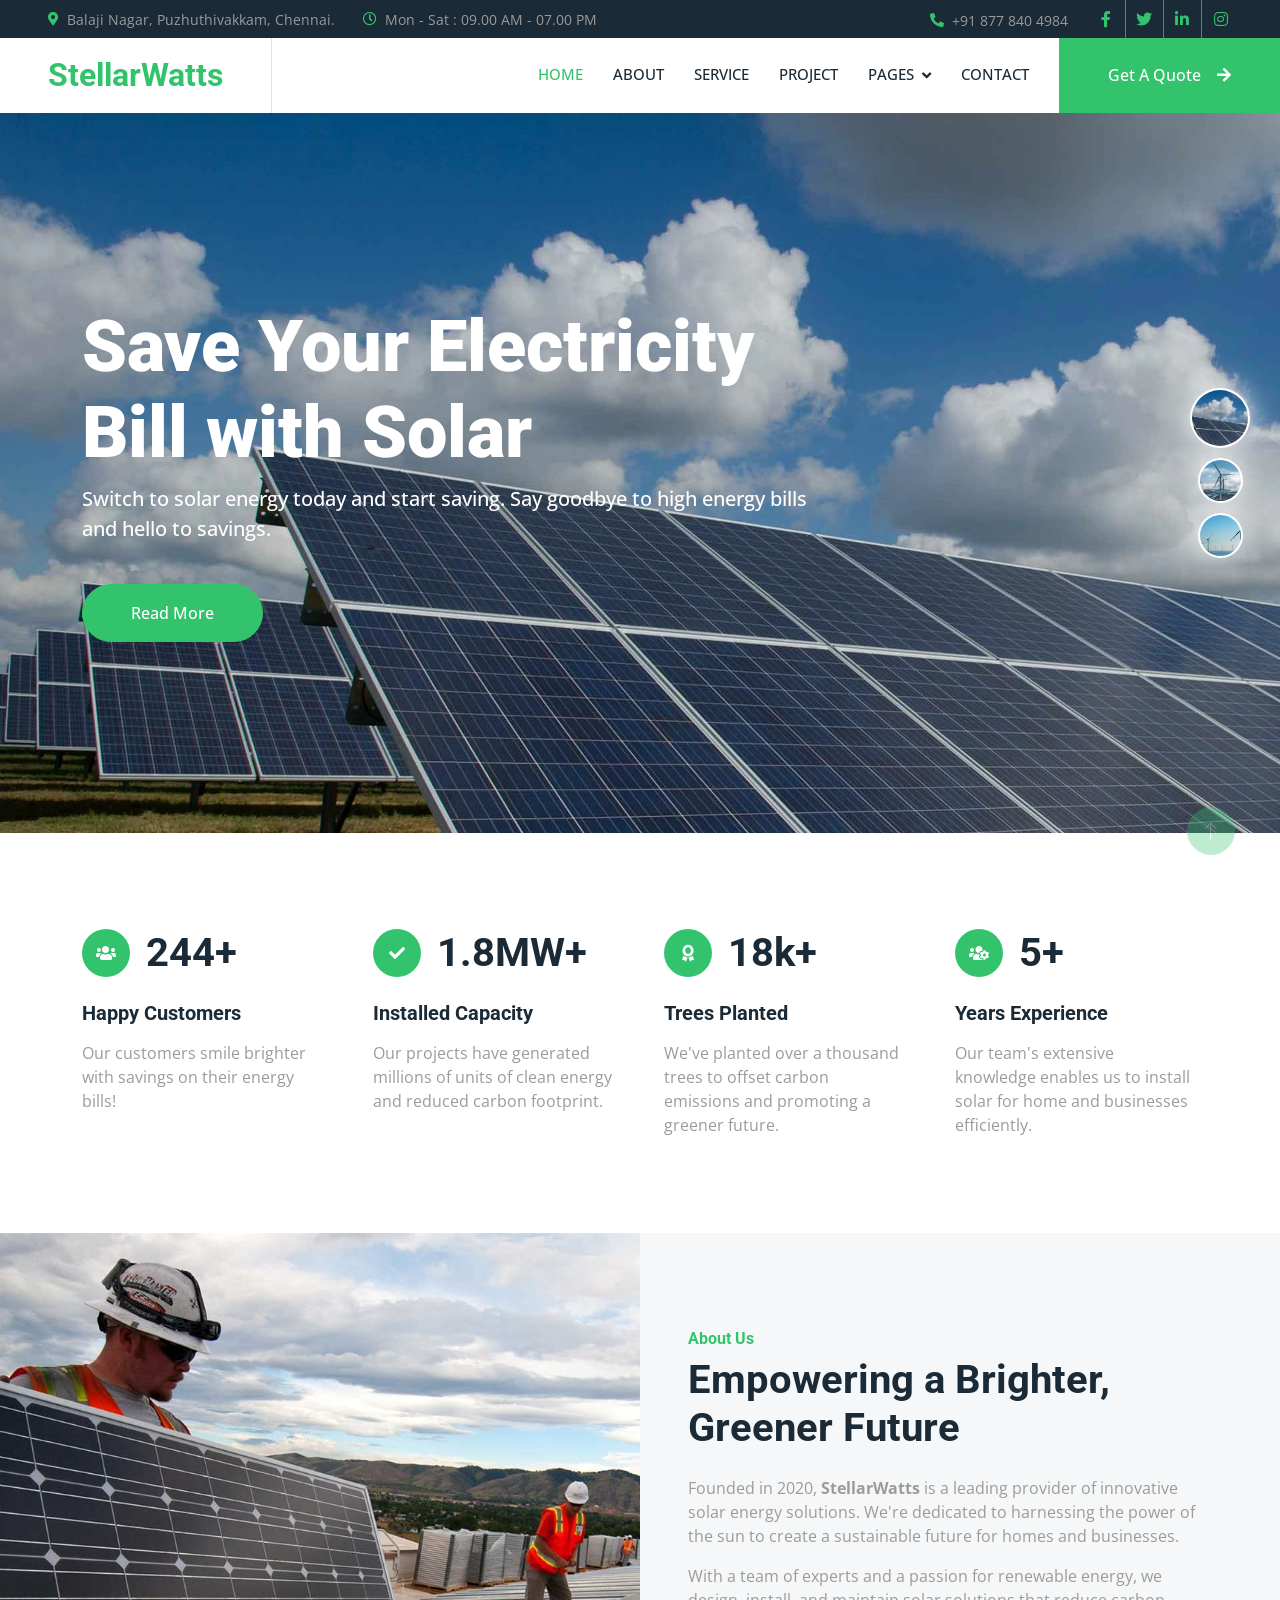
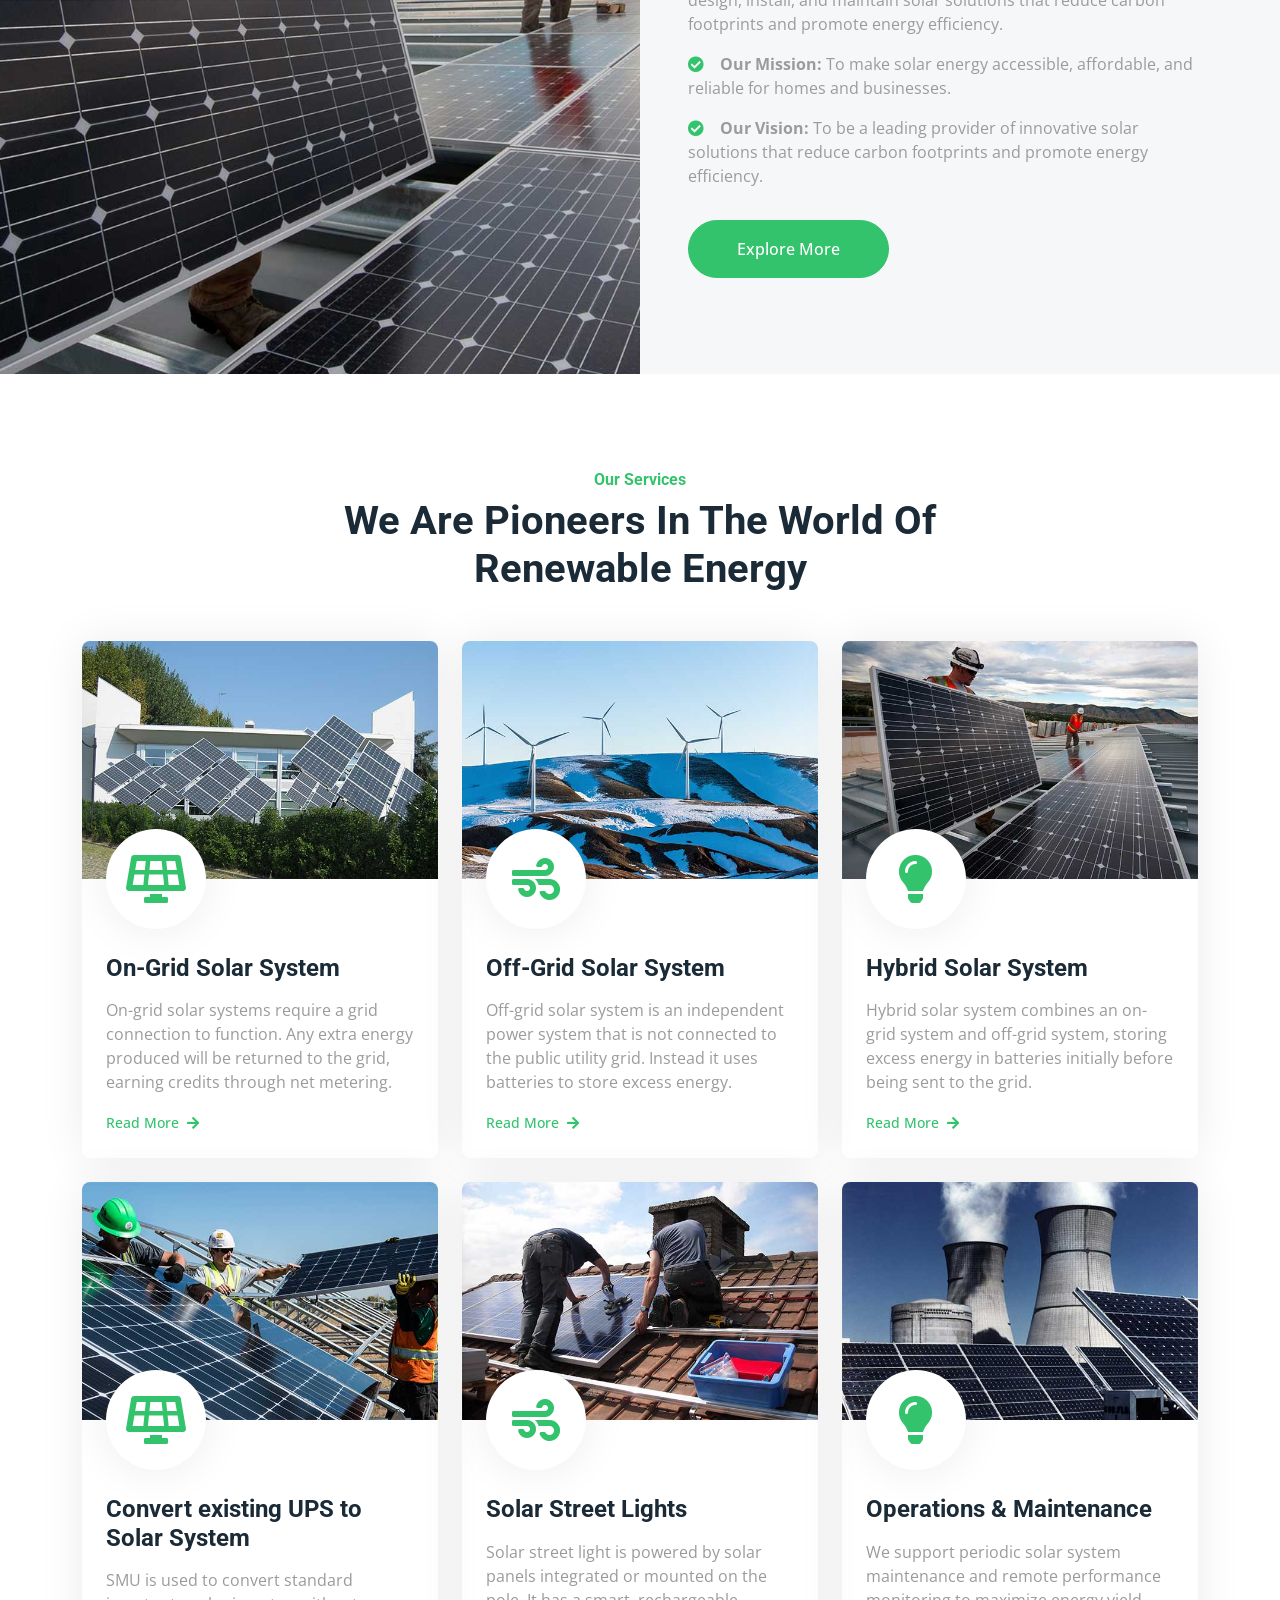
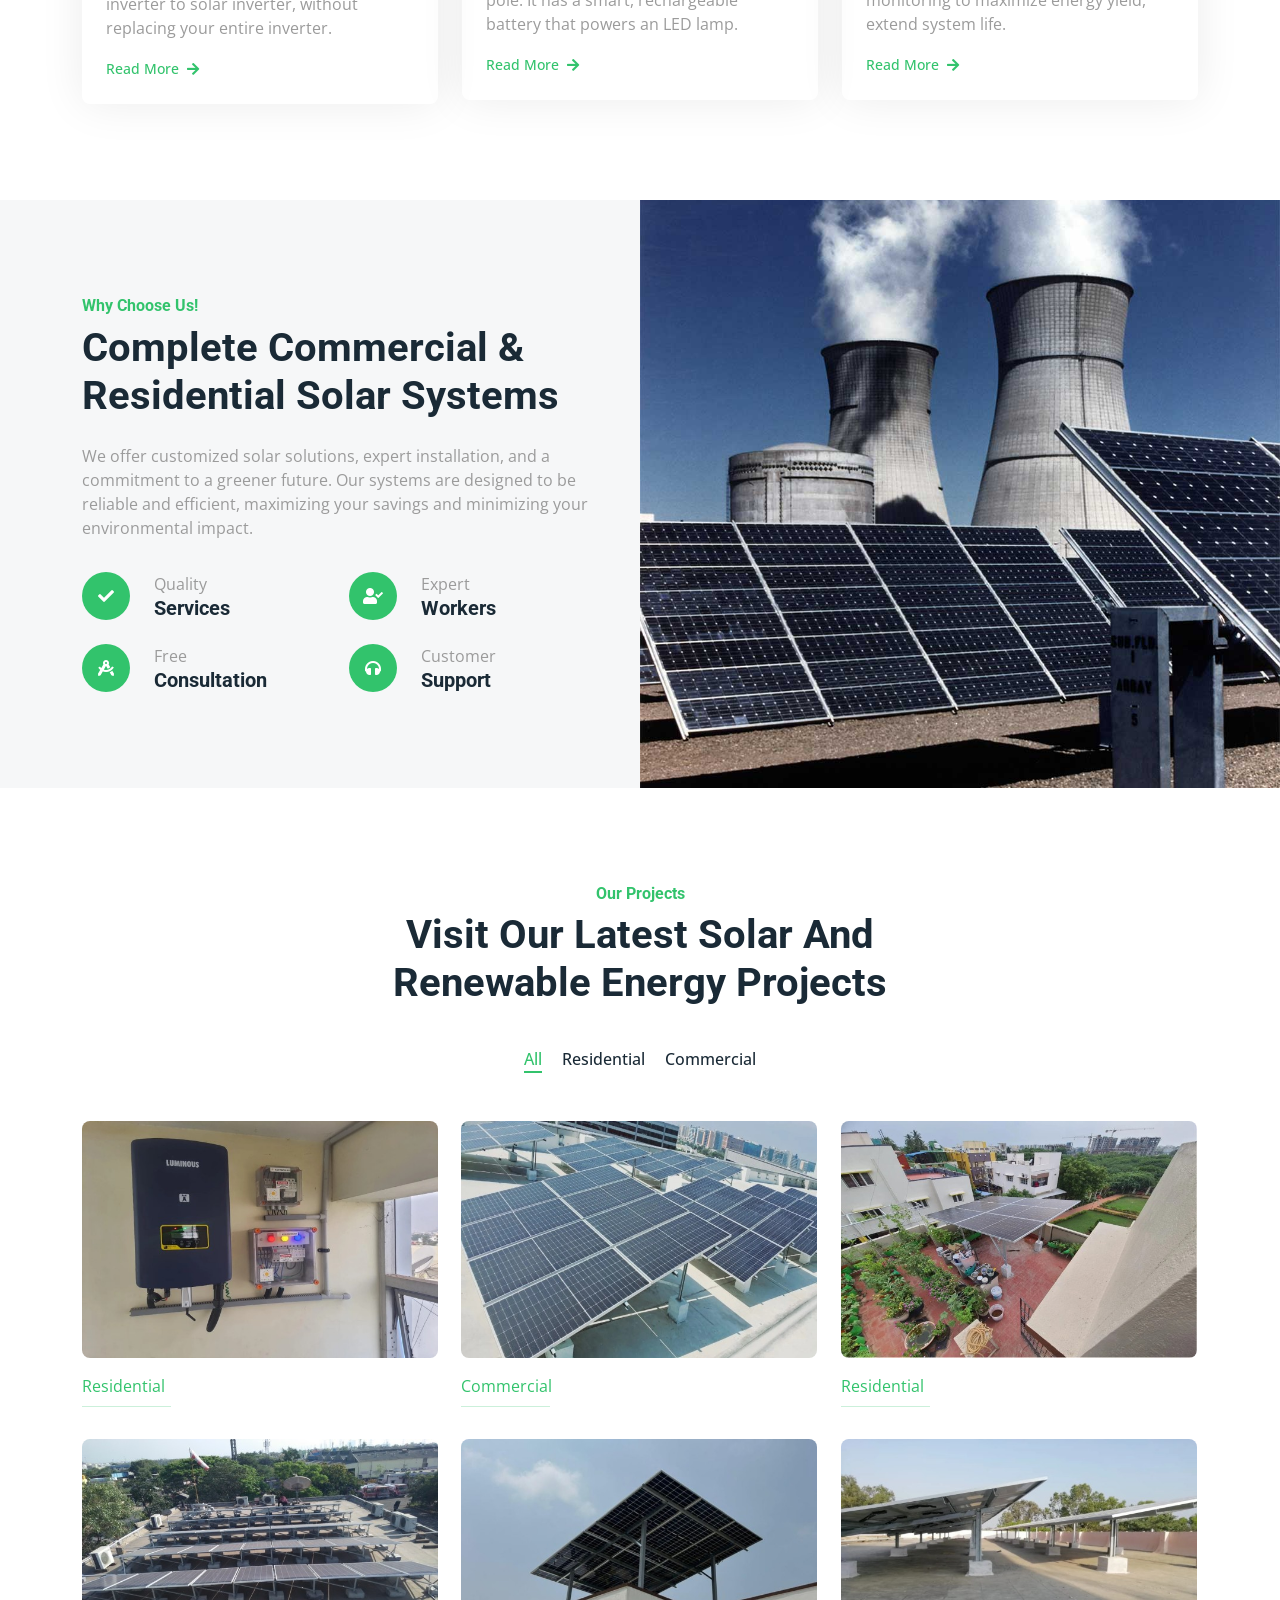
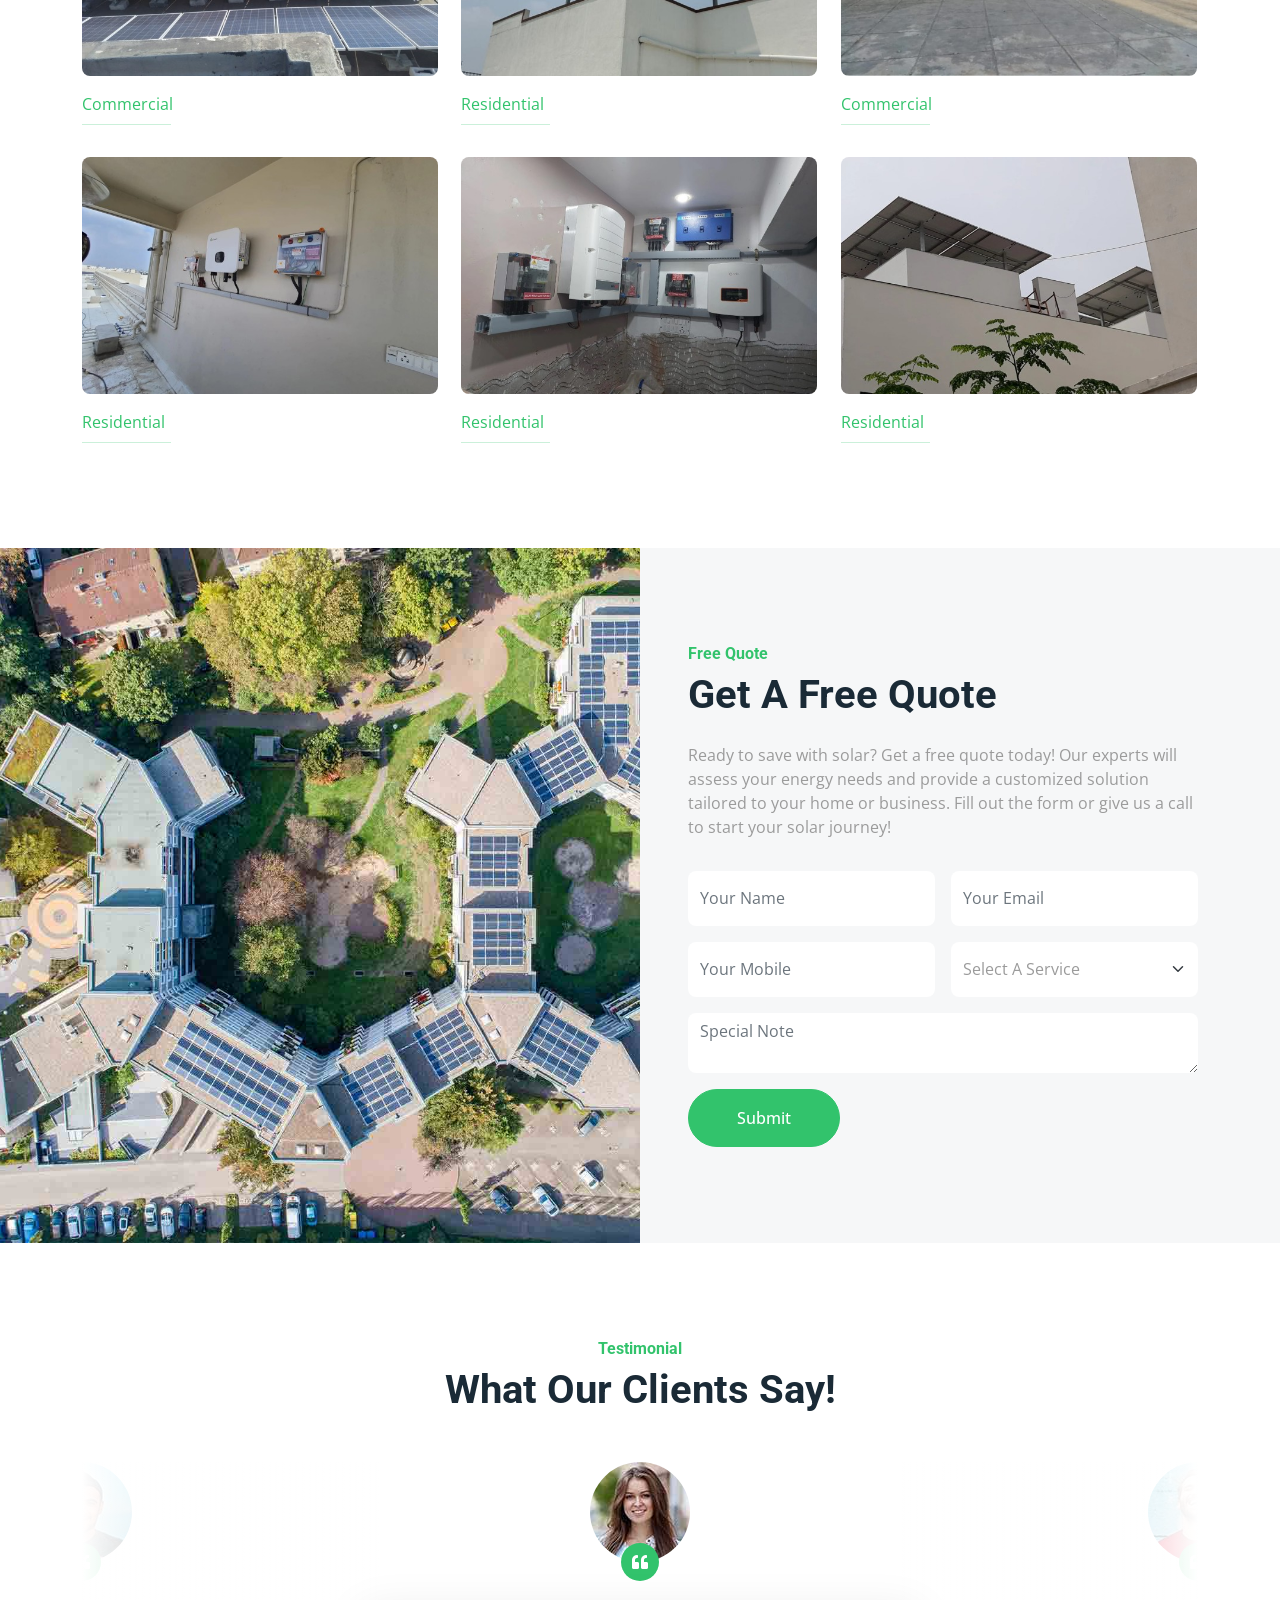
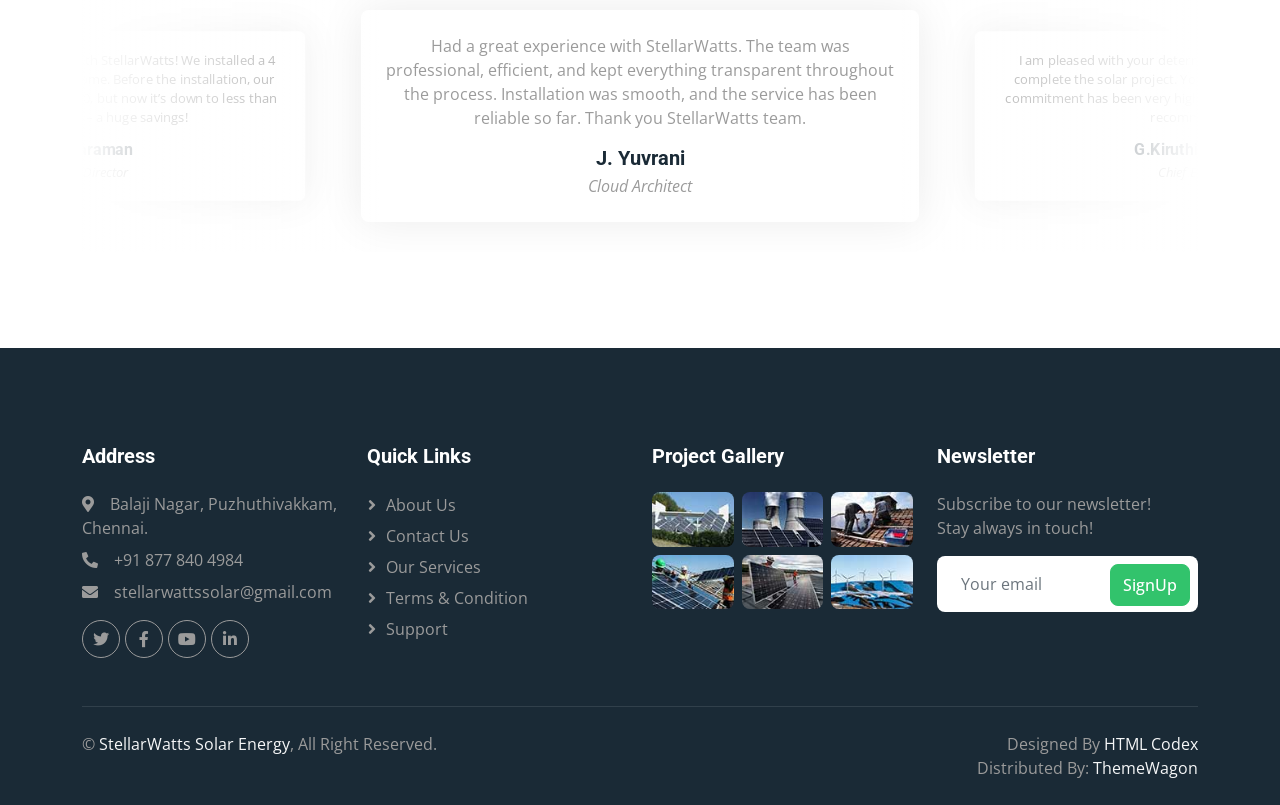
==== index.html @ df070bbc "Added photos for pojects gallery" ====
<!DOCTYPE html>
<html lang="en">

<head>
    <meta charset="utf-8">
    <title>StellarWatts - Renewable Energy Website Template</title>
    <meta content="width=device-width, initial-scale=1.0" name="viewport">
    <meta content="" name="keywords">
    <meta content="" name="description">

    <!-- Favicon -->
    <link href="img/favicon.ico" rel="icon">

    <!-- Google Web Fonts -->
    <link rel="preconnect" href="https://fonts.googleapis.com">
    <link rel="preconnect" href="https://fonts.gstatic.com" crossorigin>
    <link href="https://fonts.googleapis.com/css2?family=Open+Sans:wght@400;500&family=Roboto:wght@500;700;900&display=swap" rel="stylesheet"> 

    <!-- Icon Font Stylesheet -->
    <link href="https://cdnjs.cloudflare.com/ajax/libs/font-awesome/5.10.0/css/all.min.css" rel="stylesheet">
    <link href="https://cdn.jsdelivr.net/npm/bootstrap-icons@1.4.1/font/bootstrap-icons.css" rel="stylesheet">

    <!-- Libraries Stylesheet -->
    <link href="lib/animate/animate.min.css" rel="stylesheet">
    <link href="lib/owlcarousel/assets/owl.carousel.min.css" rel="stylesheet">
    <link href="lib/lightbox/css/lightbox.min.css" rel="stylesheet">

    <!-- Customized Bootstrap Stylesheet -->
    <link href="css/bootstrap.min.css" rel="stylesheet">

    <!-- Template Stylesheet -->
    <link href="css/style.css" rel="stylesheet">
</head>

<body>
    <!-- Spinner Start -->
    <div id="spinner" class="show bg-white position-fixed translate-middle w-100 vh-100 top-50 start-50 d-flex align-items-center justify-content-center">
        <div class="spinner-border text-primary" style="width: 3rem; height: 3rem;" role="status">
            <span class="sr-only">Loading...</span>
        </div>
    </div>
    <!-- Spinner End -->


    <!-- Topbar Start -->
    <div class="container-fluid bg-dark p-0">
        <div class="row gx-0 d-none d-lg-flex">
            <div class="col-lg-7 px-5 text-start">
                <div class="h-100 d-inline-flex align-items-center me-4">
                    <small class="fa fa-map-marker-alt text-primary me-2"></small>
                    <small>Balaji Nagar, Puzhuthivakkam, Chennai.</small>
                </div>
                <div class="h-100 d-inline-flex align-items-center">
                    <small class="far fa-clock text-primary me-2"></small>
                    <small>Mon - Sat : 09.00 AM - 07.00 PM</small>
                </div>
            </div>
            <div class="col-lg-5 px-5 text-end">
                <div class="h-100 d-inline-flex align-items-center me-4">
                    <small class="fa fa-phone-alt text-primary me-2"></small>
                    <small>+91 877 840 4984</small>
                </div>
                <div class="h-100 d-inline-flex align-items-center mx-n2">
                    <a class="btn btn-square btn-link rounded-0 border-0 border-end border-secondary" href=""><i class="fab fa-facebook-f"></i></a>
                    <a class="btn btn-square btn-link rounded-0 border-0 border-end border-secondary" href=""><i class="fab fa-twitter"></i></a>
                    <a class="btn btn-square btn-link rounded-0 border-0 border-end border-secondary" href=""><i class="fab fa-linkedin-in"></i></a>
                    <a class="btn btn-square btn-link rounded-0" href=""><i class="fab fa-instagram"></i></a>
                </div>
            </div>
        </div>
    </div>
    <!-- Topbar End -->


    <!-- Navbar Start -->
    <nav class="navbar navbar-expand-lg bg-white navbar-light sticky-top p-0">
        <a href="index.html" class="navbar-brand d-flex align-items-center border-end px-4 px-lg-5">
            <h2 class="m-0 text-primary">StellarWatts</h2>
        </a>
        <button type="button" class="navbar-toggler me-4" data-bs-toggle="collapse" data-bs-target="#navbarCollapse">
            <span class="navbar-toggler-icon"></span>
        </button>
        <div class="collapse navbar-collapse" id="navbarCollapse">
            <div class="navbar-nav ms-auto p-4 p-lg-0">
                <a href="index.html" class="nav-item nav-link active">Home</a>
                <a href="#about" class="nav-item nav-link">About</a>
                <a href="#service" class="nav-item nav-link">Service</a>
                <a href="#our-project" class="nav-item nav-link">Project</a>
                <div class="nav-item dropdown">
                    <a href="#" class="nav-link dropdown-toggle" data-bs-toggle="dropdown">Pages</a>
                    <div class="dropdown-menu bg-light m-0">
                        <a href="feature.html" class="dropdown-item">Feature</a>
                        <a href="quote.html" class="dropdown-item">Free Quote</a>
                        <a href="team.html" class="dropdown-item">Our Team</a>
                        <a href="testimonial.html" class="dropdown-item">Testimonial</a>
                        <a href="404.html" class="dropdown-item">404 Page</a>
                    </div>
                </div>
                <a href="contact.html" class="nav-item nav-link">Contact</a>
            </div>
            <a href="" class="btn btn-primary rounded-0 py-4 px-lg-5 d-none d-lg-block">Get A Quote<i class="fa fa-arrow-right ms-3"></i></a>
        </div>
    </nav>
    <!-- Navbar End -->


    <!-- Carousel Start -->
    <div class="container-fluid p-0 pb-5 wow fadeIn" data-wow-delay="0.1s">
        <div class="owl-carousel header-carousel position-relative">
            <div class="owl-carousel-item position-relative" data-dot="<img src='img/carousel-2.jpg'>">
                <img class="img-fluid" src="img/carousel-2.jpg" alt="">
                <div class="owl-carousel-inner">
                    <div class="container">
                        <div class="row justify-content-start">
                            <div class="col-10 col-lg-8">
                                <h1 class="display-2 text-white animated slideInDown">Save Your Electricity Bill with Solar</h1>
                                <p class="fs-5 fw-medium text-white mb-4 pb-3">Switch to solar energy today and start saving. Say goodbye to high energy bills and hello to savings.</p>
                                <a href="" class="btn btn-primary rounded-pill py-3 px-5 animated slideInLeft">Read More</a>
                            </div>
                        </div>
                    </div>
                </div>
            </div>
            <div class="owl-carousel-item position-relative" data-dot="<img src='img/carousel-1.jpg'>">
                <img class="img-fluid" src="img/carousel-1.jpg" alt="">
                <div class="owl-carousel-inner">
                    <div class="container">
                        <div class="row justify-content-start">
                            <div class="col-10 col-lg-8">
                                <h1 class="display-2 text-white animated slideInDown">Power Your Home with the Sun</h1>
                                <p class="fs-5 fw-medium text-white mb-4 pb-3">Join the solar revolution and power your home or business with clean, renewable energy.</p>
                                <a href="" class="btn btn-primary rounded-pill py-3 px-5 animated slideInLeft">Read More</a>
                            </div>
                        </div>
                    </div>
                </div>
            </div>
            <div class="owl-carousel-item position-relative" data-dot="<img src='img/carousel-3.jpg'>">
                <img class="img-fluid" src="img/carousel-3.jpg" alt="">
                <div class="owl-carousel-inner">
                    <div class="container">
                        <div class="row justify-content-start">
                            <div class="col-10 col-lg-8">
                                <h1 class="display-2 text-white animated slideInDown">Go Green, Save Money</h1>
                                <p class="fs-5 fw-medium text-white mb-4 pb-3">Reduce your energy bills & carbon footprint with solar energy. Our expert team will guide you through the installation process.</p>
                                <a href="" class="btn btn-primary rounded-pill py-3 px-5 animated slideInLeft">Read More</a>
                            </div>
                        </div>
                    </div>
                </div>
            </div>
        </div>
    </div>
    <!-- Carousel End -->


    <!-- Feature Start -->
    <div class="container-xxl py-5">
        <div class="container">
            <div class="row g-5">
                <div class="col-md-6 col-lg-3 wow fadeIn" data-wow-delay="0.1s">
                    <div class="d-flex align-items-center mb-4">
                        <div class="btn-lg-square bg-primary rounded-circle me-3">
                            <i class="fa fa-users text-white"></i>
                        </div>
                        <h1 class="mb-0" data-toggle="counter-up">250</h1>
                        <h1 class="mb-0">+</h1>
                    </div>
                    <h5 class="mb-3">Happy Customers</h5>
                    <span>Our customers smile brighter with savings on their energy bills!</span>
                </div>
                <div class="col-md-6 col-lg-3 wow fadeIn" data-wow-delay="0.3s">
                    <div class="d-flex align-items-center mb-4">
                        <div class="btn-lg-square bg-primary rounded-circle me-3">
                            <i class="fa fa-check text-white"></i>
                        </div>
                        <h1 class="mb-0" data-toggle="counter-up">1.8</h1>
                        <h1 class="mb-0">MW+</h1>
                    </div>
                    <h5 class="mb-3">Installed Capacity</h5>
                    <span>Our projects have generated millions of units of clean energy and reduced carbon footprint.</span>
                </div>
                <div class="col-md-6 col-lg-3 wow fadeIn" data-wow-delay="0.5s">
                    <div class="d-flex align-items-center mb-4">
                        <div class="btn-lg-square bg-primary rounded-circle me-3">
                            <i class="fa fa-award text-white"></i>
                        </div>
                        <h1 class="mb-0" data-toggle="counter-up">18</h1>
                        <h1 class="mb-0">k+</h1>
                    </div>
                    <h5 class="mb-3">Trees Planted</h5>
                    <span>We've planted over a thousand trees to offset carbon emissions and promoting a greener future.</span>
                </div>
                <div class="col-md-6 col-lg-3 wow fadeIn" data-wow-delay="0.7s">
                    <div class="d-flex align-items-center mb-4">
                        <div class="btn-lg-square bg-primary rounded-circle me-3">
                            <i class="fa fa-users-cog text-white"></i>
                        </div>
                        <h1 class="mb-0" data-toggle="counter-up">5</h1>
                        <h1 class="mb-0">+</h1>
                    </div>
                    <h5 class="mb-3">Years Experience</h5>
                    <span>Our team's extensive knowledge enables us to install solar for home and businesses efficiently.</span>
                </div>
            </div>
        </div>
    </div>
    <!-- Feature Start -->


    <!-- About Start -->
    <div id="about" class="container-fluid bg-light overflow-hidden my-5 px-lg-0">
        <div class="container about px-lg-0">
            <div class="row g-0 mx-lg-0">
                <div class="col-lg-6 ps-lg-0 wow fadeIn" data-wow-delay="0.1s" style="min-height: 400px;">
                    <div class="position-relative h-100">
                        <img class="position-absolute img-fluid w-100 h-100" src="img/about.jpg" style="object-fit: cover;" alt="">
                    </div>
                </div>
                <div class="col-lg-6 about-text py-5 wow fadeIn" data-wow-delay="0.5s">
                    <div class="p-lg-5 pe-lg-0">
                        <h6 class="text-primary">About Us</h6>
                        <h1 class="mb-4">Empowering a Brighter, Greener Future</h1>
                        <p>
                            Founded in 2020, <b>StellarWatts</b> is a leading provider of innovative solar energy solutions. We're dedicated to harnessing the power of the sun to create a sustainable future for homes and businesses.
                        </p>
                        <p>
                            With a team of experts and a passion for renewable energy, we design, install, and maintain solar solutions that reduce carbon footprints and promote energy efficiency.
                        </p>
                        <p><i class="fa fa-check-circle text-primary me-3"></i><b>Our Mission:</b> To make solar energy accessible, affordable, and reliable for homes and businesses. </p>
                        <p><i class="fa fa-check-circle text-primary me-3"></i><b>Our Vision:</b> To be a leading provider of innovative solar solutions that reduce carbon footprints and promote energy efficiency. </p>
                        <a href="" class="btn btn-primary rounded-pill py-3 px-5 mt-3">Explore More</a>
                    </div>
                </div>
            </div>
        </div>
    </div>
    <!-- About End -->


    <!-- Service Start -->
    <div id="service" class="container-xxl py-5">
        <div class="container">
            <div class="text-center mx-auto mb-5 wow fadeInUp" data-wow-delay="0.1s" style="max-width: 600px;">
                <h6 class="text-primary">Our Services</h6>
                <h1 class="mb-4">We Are Pioneers In The World Of Renewable Energy</h1>
            </div>
            <div class="row g-4">
                <div class="col-md-6 col-lg-4 wow fadeInUp" data-wow-delay="0.1s">
                    <div class="service-item rounded overflow-hidden">
                        <img class="img-fluid" src="img/img-600x400-1.jpg" alt="">
                        <div class="position-relative p-4 pt-0">
                            <div class="service-icon">
                                <i class="fa fa-solar-panel fa-3x"></i>
                            </div>
                            <h4 class="mb-3">On-Grid Solar System</h4>
                            <p>On-grid solar systems require a grid connection to function. Any extra energy produced will be returned to the grid, earning credits through net metering.</p>
                            <a class="small fw-medium" href="">Read More<i class="fa fa-arrow-right ms-2"></i></a>
                        </div>
                    </div>
                </div>
                <div class="col-md-6 col-lg-4 wow fadeInUp" data-wow-delay="0.3s">
                    <div class="service-item rounded overflow-hidden">
                        <img class="img-fluid" src="img/img-600x400-2.jpg" alt="">
                        <div class="position-relative p-4 pt-0">
                            <div class="service-icon">
                                <i class="fa fa-wind fa-3x"></i>
                            </div>
                            <h4 class="mb-3">Off-Grid Solar System</h4>
                            <p>
                                Off-grid solar system is an independent power system that is not connected to the public utility grid. Instead it uses batteries to store excess energy.
                            </p>
                            <a class="small fw-medium" href="">Read More<i class="fa fa-arrow-right ms-2"></i></a>
                        </div>
                    </div>
                </div>
                <div class="col-md-6 col-lg-4 wow fadeInUp" data-wow-delay="0.5s">
                    <div class="service-item rounded overflow-hidden">
                        <img class="img-fluid" src="img/img-600x400-3.jpg" alt="">
                        <div class="position-relative p-4 pt-0">
                            <div class="service-icon">
                                <i class="fa fa-lightbulb fa-3x"></i>
                            </div>
                            <h4 class="mb-3">Hybrid Solar System</h4>
                            <p>Hybrid solar system combines an on-grid system and off-grid system, storing excess energy in batteries initially before being sent to the grid.</p>
                            <a class="small fw-medium" href="">Read More<i class="fa fa-arrow-right ms-2"></i></a>
                        </div>
                    </div>
                </div>
                <div class="col-md-6 col-lg-4 wow fadeInUp" data-wow-delay="0.1s">
                    <div class="service-item rounded overflow-hidden">
                        <img class="img-fluid" src="img/img-600x400-4.jpg" alt="">
                        <div class="position-relative p-4 pt-0">
                            <div class="service-icon">
                                <i class="fa fa-solar-panel fa-3x"></i>
                            </div>
                            <h4 class="mb-3">Convert existing UPS to Solar System</h4>
                            <p>SMU is used to convert standard inverter to solar inverter, without replacing your entire inverter.</p>
                            <a class="small fw-medium" href="">Read More<i class="fa fa-arrow-right ms-2"></i></a>
                        </div>
                    </div>
                </div>
                <div class="col-md-6 col-lg-4 wow fadeInUp" data-wow-delay="0.3s">
                    <div class="service-item rounded overflow-hidden">
                        <img class="img-fluid" src="img/img-600x400-5.jpg" alt="">
                        <div class="position-relative p-4 pt-0">
                            <div class="service-icon">
                                <i class="fa fa-wind fa-3x"></i>
                            </div>
                            <h4 class="mb-3">Solar Street Lights</h4>
                            <p>Solar street light is powered by solar panels integrated or mounted on the pole. It has a smart, rechargeable battery that powers an LED lamp.</p>
                            <a class="small fw-medium" href="">Read More<i class="fa fa-arrow-right ms-2"></i></a>
                        </div>
                    </div>
                </div>
                <div class="col-md-6 col-lg-4 wow fadeInUp" data-wow-delay="0.5s">
                    <div class="service-item rounded overflow-hidden">
                        <img class="img-fluid" src="img/img-600x400-6.jpg" alt="">
                        <div class="position-relative p-4 pt-0">
                            <div class="service-icon">
                                <i class="fa fa-lightbulb fa-3x"></i>
                            </div>
                            <h4 class="mb-3">Operations & Maintenance</h4>
                            <p>We support periodic solar system maintenance and remote performance monitoring to maximize energy yield, extend system life.</p>
                            <a class="small fw-medium" href="">Read More<i class="fa fa-arrow-right ms-2"></i></a>
                        </div>
                    </div>
                </div>
            </div>
        </div>
    </div>
    <!-- Service End -->


    <!-- Feature Start -->
    <div id="why-choose-us" class="container-fluid bg-light overflow-hidden my-5 px-lg-0">
        <div class="container feature px-lg-0">
            <div class="row g-0 mx-lg-0">
                <div class="col-lg-6 feature-text py-5 wow fadeIn" data-wow-delay="0.1s">
                    <div class="p-lg-5 ps-lg-0">
                        <h6 class="text-primary">Why Choose Us!</h6>
                        <h1 class="mb-4">Complete Commercial & Residential Solar Systems</h1>
                        <p class="mb-4 pb-2">We offer customized solar solutions, expert installation, and a commitment to a greener future. Our systems are designed to be reliable and efficient, maximizing your savings and minimizing your environmental impact.</p>
                        <div class="row g-4">
                            <div class="col-6">
                                <div class="d-flex align-items-center">
                                    <div class="btn-lg-square bg-primary rounded-circle">
                                        <i class="fa fa-check text-white"></i>
                                    </div>
                                    <div class="ms-4">
                                        <p class="mb-0">Quality</p>
                                        <h5 class="mb-0">Services</h5>
                                    </div>
                                </div>
                            </div>
                            <div class="col-6">
                                <div class="d-flex align-items-center">
                                    <div class="btn-lg-square bg-primary rounded-circle">
                                        <i class="fa fa-user-check text-white"></i>
                                    </div>
                                    <div class="ms-4">
                                        <p class="mb-0">Expert</p>
                                        <h5 class="mb-0">Workers</h5>
                                    </div>
                                </div>
                            </div>
                            <div class="col-6">
                                <div class="d-flex align-items-center">
                                    <div class="btn-lg-square bg-primary rounded-circle">
                                        <i class="fa fa-drafting-compass text-white"></i>
                                    </div>
                                    <div class="ms-4">
                                        <p class="mb-0">Free</p>
                                        <h5 class="mb-0">Consultation</h5>
                                    </div>
                                </div>
                            </div>
                            <div class="col-6">
                                <div class="d-flex align-items-center">
                                    <div class="btn-lg-square bg-primary rounded-circle">
                                        <i class="fa fa-headphones text-white"></i>
                                    </div>
                                    <div class="ms-4">
                                        <p class="mb-0">Customer</p>
                                        <h5 class="mb-0">Support</h5>
                                    </div>
                                </div>
                            </div>
                        </div>
                    </div>
                </div>
                <div class="col-lg-6 pe-lg-0 wow fadeIn" data-wow-delay="0.5s" style="min-height: 400px;">
                    <div class="position-relative h-100">
                        <img class="position-absolute img-fluid w-100 h-100" src="img/feature.jpg" style="object-fit: cover;" alt="">
                    </div>
                </div>
            </div>
        </div>
    </div>
    <!-- Feature End -->


    <!-- Projects Start -->
    <div id="our-project" class="container-xxl py-5">
        <div class="container">
            <div class="text-center mx-auto mb-5 wow fadeInUp" data-wow-delay="0.1s" style="max-width: 600px;">
                <h6 class="text-primary">Our Projects</h6>
                <h1 class="mb-4">Visit Our Latest Solar And Renewable Energy Projects</h1>
            </div>
            <div class="row mt-n2 wow fadeInUp" data-wow-delay="0.3s">
                <div class="col-12 text-center">
                    <ul class="list-inline mb-5" id="portfolio-flters">
                        <li class="mx-2 active" data-filter="*">All</li>
                        <li class="mx-2" data-filter=".first">Residential</li>
                        <li class="mx-2" data-filter=".second">Commercial</li>
                        <!--<li class="mx-2" data-filter=".third">Hydropower Plants</li>-->
                    </ul>
                </div>
            </div>
            <div class="row g-4 portfolio-container wow fadeInUp" data-wow-delay="0.5s">
                <div class="col-lg-4 col-md-6 portfolio-item first">
                    <div class="portfolio-img rounded overflow-hidden">
                        <img class="img-fluid" src="img/residential-1.jpg" alt="">
                        <div class="portfolio-btn">
                            <a class="btn btn-lg-square btn-outline-light rounded-circle mx-1" href="img/residential-1.jpg" data-lightbox="portfolio"><i class="fa fa-eye"></i></a>
                            <a class="btn btn-lg-square btn-outline-light rounded-circle mx-1" href=""><i class="fa fa-link"></i></a>
                        </div>
                    </div>
                    <div class="pt-3">
                        <p class="text-primary mb-0">Residential</p>
                        <hr class="text-primary w-25 my-2">
                    </div>
                </div>
                <div class="col-lg-4 col-md-6 portfolio-item second">
                    <div class="portfolio-img rounded overflow-hidden">
                        <img class="img-fluid" src="img/commercial-1.jpg" alt="">
                        <div class="portfolio-btn">
                            <a class="btn btn-lg-square btn-outline-light rounded-circle mx-1" href="img/commercial-1.jpg" data-lightbox="portfolio"><i class="fa fa-eye"></i></a>
                            <a class="btn btn-lg-square btn-outline-light rounded-circle mx-1" href=""><i class="fa fa-link"></i></a>
                        </div>
                    </div>
                    <div class="pt-3">
                        <p class="text-primary mb-0">Commercial</p>
                        <hr class="text-primary w-25 my-2">
                    </div>
                </div>
                <div class="col-lg-4 col-md-6 portfolio-item first">
                    <div class="portfolio-img rounded overflow-hidden">
                        <img class="img-fluid" src="img/residential-2.jpg" alt="">
                        <div class="portfolio-btn">
                            <a class="btn btn-lg-square btn-outline-light rounded-circle mx-1" href="img/residential-2.jpg" data-lightbox="portfolio"><i class="fa fa-eye"></i></a>
                            <a class="btn btn-lg-square btn-outline-light rounded-circle mx-1" href=""><i class="fa fa-link"></i></a>
                        </div>
                    </div>
                    <div class="pt-3">
                        <p class="text-primary mb-0">Residential</p>
                        <hr class="text-primary w-25 my-2">
                    </div>
                </div>
                <div class="col-lg-4 col-md-6 portfolio-item second">
                    <div class="portfolio-img rounded overflow-hidden">
                        <img class="img-fluid" src="img/commercial-2.jpg" alt="">
                        <div class="portfolio-btn">
                            <a class="btn btn-lg-square btn-outline-light rounded-circle mx-1" href="img/commercial-2.jpg" data-lightbox="portfolio"><i class="fa fa-eye"></i></a>
                            <a class="btn btn-lg-square btn-outline-light rounded-circle mx-1" href=""><i class="fa fa-link"></i></a>
                        </div>
                    </div>
                    <div class="pt-3">
                        <p class="text-primary mb-0">Commercial</p>
                        <hr class="text-primary w-25 my-2">
                    </div>
                </div>
                <div class="col-lg-4 col-md-6 portfolio-item first">
                    <div class="portfolio-img rounded overflow-hidden">
                        <img class="img-fluid" src="img/residential-3.jpg" alt="">
                        <div class="portfolio-btn">
                            <a class="btn btn-lg-square btn-outline-light rounded-circle mx-1" href="img/residential-3.jpg" data-lightbox="portfolio"><i class="fa fa-eye"></i></a>
                            <a class="btn btn-lg-square btn-outline-light rounded-circle mx-1" href=""><i class="fa fa-link"></i></a>
                        </div>
                    </div>
                    <div class="pt-3">
                        <p class="text-primary mb-0">Residential</p>
                        <hr class="text-primary w-25 my-2">
                    </div>
                </div>
                <div class="col-lg-4 col-md-6 portfolio-item second">
                    <div class="portfolio-img rounded overflow-hidden">
                        <img class="img-fluid" src="img/commercial-3.jpg" alt="">
                        <div class="portfolio-btn">
                            <a class="btn btn-lg-square btn-outline-light rounded-circle mx-1" href="img/commercial-3.jpg" data-lightbox="portfolio"><i class="fa fa-eye"></i></a>
                            <a class="btn btn-lg-square btn-outline-light rounded-circle mx-1" href=""><i class="fa fa-link"></i></a>
                        </div>
                    </div>
                    <div class="pt-3">
                        <p class="text-primary mb-0">Commercial</p>
                        <hr class="text-primary w-25 my-2">
                    </div>
                </div>
                <div class="col-lg-4 col-md-6 portfolio-item first">
                    <div class="portfolio-img rounded overflow-hidden">
                        <img class="img-fluid" src="img/residential-4.jpg" alt="">
                        <div class="portfolio-btn">
                            <a class="btn btn-lg-square btn-outline-light rounded-circle mx-1" href="img/residential-4.jpg" data-lightbox="portfolio"><i class="fa fa-eye"></i></a>
                            <a class="btn btn-lg-square btn-outline-light rounded-circle mx-1" href=""><i class="fa fa-link"></i></a>
                        </div>
                    </div>
                    <div class="pt-3">
                        <p class="text-primary mb-0">Residential</p>
                        <hr class="text-primary w-25 my-2">
                    </div>
                </div>
                <div class="col-lg-4 col-md-6 portfolio-item first">
                    <div class="portfolio-img rounded overflow-hidden">
                        <img class="img-fluid" src="img/residential-5.jpg" alt="">
                        <div class="portfolio-btn">
                            <a class="btn btn-lg-square btn-outline-light rounded-circle mx-1" href="img/residential-5.jpg" data-lightbox="portfolio"><i class="fa fa-eye"></i></a>
                            <a class="btn btn-lg-square btn-outline-light rounded-circle mx-1" href=""><i class="fa fa-link"></i></a>
                        </div>
                    </div>
                    <div class="pt-3">
                        <p class="text-primary mb-0">Residential</p>
                        <hr class="text-primary w-25 my-2">
                    </div>
                </div>
                <div class="col-lg-4 col-md-6 portfolio-item first">
                    <div class="portfolio-img rounded overflow-hidden">
                        <img class="img-fluid" src="img/residential-6.jpg" alt="">
                        <div class="portfolio-btn">
                            <a class="btn btn-lg-square btn-outline-light rounded-circle mx-1" href="img/residential-6.jpg" data-lightbox="portfolio"><i class="fa fa-eye"></i></a>
                            <a class="btn btn-lg-square btn-outline-light rounded-circle mx-1" href=""><i class="fa fa-link"></i></a>
                        </div>
                    </div>
                    <div class="pt-3">
                        <p class="text-primary mb-0">Residential</p>
                        <hr class="text-primary w-25 my-2">
                    </div>
                </div>
            </div>
        </div>
    </div>
    <!-- Projects End -->


    <!-- Quote Start -->
    <div class="container-fluid bg-light overflow-hidden my-5 px-lg-0">
        <div class="container quote px-lg-0">
            <div class="row g-0 mx-lg-0">
                <div class="col-lg-6 ps-lg-0 wow fadeIn" data-wow-delay="0.1s" style="min-height: 400px;">
                    <div class="position-relative h-100">
                        <img class="position-absolute img-fluid w-100 h-100" src="img/quote.jpg" style="object-fit: cover;" alt="">
                    </div>
                </div>
                <div class="col-lg-6 quote-text py-5 wow fadeIn" data-wow-delay="0.5s">
                    <div class="p-lg-5 pe-lg-0">
                        <h6 class="text-primary">Free Quote</h6>
                        <h1 class="mb-4">Get A Free Quote</h1>
                        <p class="mb-4 pb-2">Ready to save with solar? Get a free quote today! Our experts will assess your energy needs and provide a customized solution tailored to your home or business. Fill out the form or give us a call to start your solar journey!</p>
                        <form>
                            <div class="row g-3">
                                <div class="col-12 col-sm-6">
                                    <input type="text" class="form-control border-0" placeholder="Your Name" style="height: 55px;">
                                </div>
                                <div class="col-12 col-sm-6">
                                    <input type="email" class="form-control border-0" placeholder="Your Email" style="height: 55px;">
                                </div>
                                <div class="col-12 col-sm-6">
                                    <input type="text" class="form-control border-0" placeholder="Your Mobile" style="height: 55px;">
                                </div>
                                <div class="col-12 col-sm-6">
                                    <select class="form-select border-0" style="height: 55px;">
                                        <option selected>Select A Service</option>
                                        <option value="1">Residential</option>
                                        <option value="2">Commercial</option>
                                    </select>
                                </div>
                                <div class="col-12">
                                    <textarea class="form-control border-0" placeholder="Special Note"></textarea>
                                </div>
                                <div class="col-12">
                                    <button class="btn btn-primary rounded-pill py-3 px-5" type="submit">Submit</button>
                                </div>
                            </div>
                        </form>
                    </div>
                </div>
            </div>
        </div>
    </div>
    <!-- Quote End -->


    <!-- Team Start -->
    <!--<div class="container-xxl py-5">
        <div class="container">
            <div class="text-center mx-auto mb-5 wow fadeInUp" data-wow-delay="0.1s" style="max-width: 600px;">
                <h6 class="text-primary">Team Member</h6>
                <h1 class="mb-4">Experienced Team Members</h1>
            </div>
            <div class="row g-4">
                <div class="col-lg-4 col-md-6 wow fadeInUp" data-wow-delay="0.1s">
                    <div class="team-item rounded overflow-hidden">
                        <div class="d-flex">
                            <img class="img-fluid w-75" src="img/team-1.jpg" alt="">
                            <div class="team-social w-25">
                                <a class="btn btn-lg-square btn-outline-primary rounded-circle mt-3" href=""><i class="fab fa-facebook-f"></i></a>
                                <a class="btn btn-lg-square btn-outline-primary rounded-circle mt-3" href=""><i class="fab fa-twitter"></i></a>
                                <a class="btn btn-lg-square btn-outline-primary rounded-circle mt-3" href=""><i class="fab fa-instagram"></i></a>
                            </div>
                        </div>
                        <div class="p-4">
                            <h5>Full Name</h5>
                            <span>Designation</span>
                        </div>
                    </div>
                </div>
                <div class="col-lg-4 col-md-6 wow fadeInUp" data-wow-delay="0.3s">
                    <div class="team-item rounded overflow-hidden">
                        <div class="d-flex">
                            <img class="img-fluid w-75" src="img/team-2.jpg" alt="">
                            <div class="team-social w-25">
                                <a class="btn btn-lg-square btn-outline-primary rounded-circle mt-3" href=""><i class="fab fa-facebook-f"></i></a>
                                <a class="btn btn-lg-square btn-outline-primary rounded-circle mt-3" href=""><i class="fab fa-twitter"></i></a>
                                <a class="btn btn-lg-square btn-outline-primary rounded-circle mt-3" href=""><i class="fab fa-instagram"></i></a>
                            </div>
                        </div>
                        <div class="p-4">
                            <h5>Full Name</h5>
                            <span>Designation</span>
                        </div>
                    </div>
                </div>
                <div class="col-lg-4 col-md-6 wow fadeInUp" data-wow-delay="0.5s">
                    <div class="team-item rounded overflow-hidden">
                        <div class="d-flex">
                            <img class="img-fluid w-75" src="img/team-3.jpg" alt="">
                            <div class="team-social w-25">
                                <a class="btn btn-lg-square btn-outline-primary rounded-circle mt-3" href=""><i class="fab fa-facebook-f"></i></a>
                                <a class="btn btn-lg-square btn-outline-primary rounded-circle mt-3" href=""><i class="fab fa-twitter"></i></a>
                                <a class="btn btn-lg-square btn-outline-primary rounded-circle mt-3" href=""><i class="fab fa-instagram"></i></a>
                            </div>
                        </div>
                        <div class="p-4">
                            <h5>Full Name</h5>
                            <span>Designation</span>
                        </div>
                    </div>
                </div>
            </div>
        </div>
    </div>-->
    <!-- Team End -->


    <!-- Testimonial Start -->
    <div id="testimony" class="container-xxl py-5">
        <div class="container">
            <div class="text-center mx-auto mb-5 wow fadeInUp" data-wow-delay="0.1s" style="max-width: 600px;">
                <h6 class="text-primary">Testimonial</h6>
                <h1 class="mb-4">What Our Clients Say!</h1>
            </div>
            <div class="owl-carousel testimonial-carousel wow fadeInUp" data-wow-delay="0.1s">
                <div class="testimonial-item text-center">
                    <div class="testimonial-img position-relative">
                        <img class="img-fluid rounded-circle mx-auto mb-5" src="img/testimonial-1.jpg">
                        <div class="btn-square bg-primary rounded-circle">
                            <i class="fa fa-quote-left text-white"></i>
                        </div>
                    </div>
                    <div class="testimonial-text text-center rounded p-4">
                        <p>
                            Had a great experience with StellarWatts. The team was professional, efficient, and kept everything transparent throughout the process. Installation was smooth, and the service has been reliable so far.
                            Thank you StellarWatts team.
                        </p>
                        <h5 class="mb-1">J. Yuvrani</h5>
                        <span class="fst-italic">Cloud Architect</span>
                    </div>
                </div>
                <div class="testimonial-item text-center">
                    <div class="testimonial-img position-relative">
                        <img class="img-fluid rounded-circle mx-auto mb-5" src="img/testimonial-2.jpg">
                        <div class="btn-square bg-primary rounded-circle">
                            <i class="fa fa-quote-left text-white"></i>
                        </div>
                    </div>
                    <div class="testimonial-text text-center rounded p-4">
                        <p>I am pleased with your determination for quick response to complete the solar project. You did an amazing job, and your commitment has been very high. Keep up the good work. Highly recommended !</p>
                        <h5 class="mb-1">G.Kiruthigaivasan</h5>
                        <span class="fst-italic">Chief Engineer</span>
                    </div>
                </div>
                <div class="testimonial-item text-center">
                    <div class="testimonial-img position-relative">
                        <img class="img-fluid rounded-circle mx-auto mb-5" src="img/testimonial-3.jpg">
                        <div class="btn-square bg-primary rounded-circle">
                            <i class="fa fa-quote-left text-white"></i>
                        </div>
                    </div>
                    <div class="testimonial-text text-center rounded p-4">
                        <p>We had a fantastic experience with StellarWatts! We installed a 4 kW solar panel system on our home. Before the installation, our electricity bill was around Rs.7000, but now it’s down to less than Rs.500 per month – a huge savings!</p>
                        <h5 class="mb-1">K. Sitharaman</h5>
                        <span class="fst-italic">Finance Director</span>
                    </div>
                </div>
            </div>
        </div>
    </div>
    <!-- Testimonial End -->


    <!-- Footer Start -->
    <div class="container-fluid bg-dark text-body footer mt-5 pt-5 wow fadeIn" data-wow-delay="0.1s">
        <div class="container py-5">
            <div class="row g-4">
                <div class="col-lg-3 col-md-6">
                    <h5 class="text-white mb-4">Address</h5>
                    <p class="mb-2"><i class="fa fa-map-marker-alt me-3"></i>Balaji Nagar, Puzhuthivakkam, Chennai.</p>
                    <p class="mb-2"><i class="fa fa-phone-alt me-3"></i>+91 877 840 4984</p>
                    <p class="mb-2"><i class="fa fa-envelope me-3"></i>stellarwattssolar@gmail.com</p>
                    <div class="d-flex pt-2">
                        <a class="btn btn-square btn-outline-light btn-social" href=""><i class="fab fa-twitter"></i></a>
                        <a class="btn btn-square btn-outline-light btn-social" href=""><i class="fab fa-facebook-f"></i></a>
                        <a class="btn btn-square btn-outline-light btn-social" href=""><i class="fab fa-youtube"></i></a>
                        <a class="btn btn-square btn-outline-light btn-social" href=""><i class="fab fa-linkedin-in"></i></a>
                    </div>
                </div>
                <div class="col-lg-3 col-md-6">
                    <h5 class="text-white mb-4">Quick Links</h5>
                    <a class="btn btn-link" href="">About Us</a>
                    <a class="btn btn-link" href="">Contact Us</a>
                    <a class="btn btn-link" href="">Our Services</a>
                    <a class="btn btn-link" href="">Terms & Condition</a>
                    <a class="btn btn-link" href="">Support</a>
                </div>
                <div class="col-lg-3 col-md-6">
                    <h5 class="text-white mb-4">Project Gallery</h5>
                    <div class="row g-2">
                        <div class="col-4">
                            <img class="img-fluid rounded" src="img/gallery-1.jpg" alt="">
                        </div>
                        <div class="col-4">
                            <img class="img-fluid rounded" src="img/gallery-2.jpg" alt="">
                        </div>
                        <div class="col-4">
                            <img class="img-fluid rounded" src="img/gallery-3.jpg" alt="">
                        </div>
                        <div class="col-4">
                            <img class="img-fluid rounded" src="img/gallery-4.jpg" alt="">
                        </div>
                        <div class="col-4">
                            <img class="img-fluid rounded" src="img/gallery-5.jpg" alt="">
                        </div>
                        <div class="col-4">
                            <img class="img-fluid rounded" src="img/gallery-6.jpg" alt="">
                        </div>
                    </div>
                </div>
                <div class="col-lg-3 col-md-6">
                    <h5 class="text-white mb-4">Newsletter</h5>
                    <p>Subscribe to our newsletter!<br/> Stay always in touch!</p>
                    <div class="position-relative mx-auto" style="max-width: 400px;">
                        <input class="form-control border-0 w-100 py-3 ps-4 pe-5" type="text" placeholder="Your email">
                        <button type="button" class="btn btn-primary py-2 position-absolute top-0 end-0 mt-2 me-2">SignUp</button>
                    </div>
                </div>
            </div>
        </div>
        <div class="container">
            <div class="copyright">
                <div class="row">
                    <div class="col-md-6 text-center text-md-start mb-3 mb-md-0">
                        &copy; <a href="#">StellarWatts Solar Energy</a>, All Right Reserved.
                    </div>
                    <div class="col-md-6 text-center text-md-end">
                        <!--/*** This template is free as long as you keep the footer author’s credit link/attribution link/backlink. If you'd like to use the template without the footer author’s credit link/attribution link/backlink, you can purchase the Credit Removal License from "https://htmlcodex.com/credit-removal". Thank you for your support. ***/-->
                        Designed By <a href="https://htmlcodex.com">HTML Codex</a>
                        <br>Distributed By: <a href="https://themewagon.com" target="_blank">ThemeWagon</a>
                    </div>
                </div>
            </div>
        </div>
    </div>
    <!-- Footer End -->


    <!-- Back to Top -->
    <a href="#" class="btn btn-lg btn-primary btn-lg-square rounded-circle back-to-top"><i class="bi bi-arrow-up"></i></a>


    <!-- JavaScript Libraries -->
    <script src="https://code.jquery.com/jquery-3.4.1.min.js"></script>
    <script src="https://cdn.jsdelivr.net/npm/bootstrap@5.0.0/dist/js/bootstrap.bundle.min.js"></script>
    <script src="lib/wow/wow.min.js"></script>
    <script src="lib/easing/easing.min.js"></script>
    <script src="lib/waypoints/waypoints.min.js"></script>
    <script src="lib/counterup/counterup.min.js"></script>
    <script src="lib/owlcarousel/owl.carousel.min.js"></script>
    <script src="lib/isotope/isotope.pkgd.min.js"></script>
    <script src="lib/lightbox/js/lightbox.min.js"></script>

    <!-- Template Javascript -->
    <script src="js/main.js"></script>
</body>

</html>
---- css/style.css ----
/********** Template CSS **********/
:root {
    --primary: #32C36C;
    --light: #F6F7F8;
    --dark: #1A2A36;
}

.fw-medium {
    font-weight: 500 !important;
}

.fw-bold {
    font-weight: 700 !important;
}

.fw-black {
    font-weight: 900 !important;
}

.back-to-top {
    position: fixed;
    display: none;
    right: 45px;
    bottom: 45px;
    z-index: 99;
}


/*** Spinner ***/
#spinner {
    opacity: 0;
    visibility: hidden;
    transition: opacity .5s ease-out, visibility 0s linear .5s;
    z-index: 99999;
}

#spinner.show {
    transition: opacity .5s ease-out, visibility 0s linear 0s;
    visibility: visible;
    opacity: 1;
}


/*** Button ***/
.btn {
    font-weight: 500;
    transition: .5s;
}

.btn.btn-primary,
.btn.btn-outline-primary:hover {
    color: #FFFFFF;
}

.btn-square {
    width: 38px;
    height: 38px;
}

.btn-sm-square {
    width: 32px;
    height: 32px;
}

.btn-lg-square {
    width: 48px;
    height: 48px;
}

.btn-square,
.btn-sm-square,
.btn-lg-square {
    padding: 0;
    display: flex;
    align-items: center;
    justify-content: center;
    font-weight: normal;
}

/*** Navbar ***/
.navbar.sticky-top {
    top: -100px;
    transition: .5s;
}

.navbar .navbar-brand,
.navbar a.btn {
    height: 75px;
}

.navbar .navbar-nav .nav-link {
    margin-right: 30px;
    padding: 25px 0;
    color: var(--dark);
    font-size: 15px;
    font-weight: 500;
    text-transform: uppercase;
    outline: none;
}

.navbar .navbar-nav .nav-link:hover,
.navbar .navbar-nav .nav-link.active {
    color: var(--primary);
}

.navbar .dropdown-toggle::after {
    border: none;
    content: "\f107";
    font-family: "Font Awesome 5 Free";
    font-weight: 900;
    vertical-align: middle;
    margin-left: 8px;
}

@media (max-width: 991.98px) {
    .navbar .navbar-nav .nav-link  {
        margin-right: 0;
        padding: 10px 0;
    }

    .navbar .navbar-nav {
        border-top: 1px solid #EEEEEE;
    }
}

@media (min-width: 992px) {
    .navbar .nav-item .dropdown-menu {
        display: block;
        border: none;
        margin-top: 0;
        top: 150%;
        opacity: 0;
        visibility: hidden;
        transition: .5s;
    }

    .navbar .nav-item:hover .dropdown-menu {
        top: 100%;
        visibility: visible;
        transition: .5s;
        opacity: 1;
    }
}


/*** Header ***/
.owl-carousel-inner {
    position: absolute;
    width: 100%;
    height: 100%;
    top: 0;
    left: 0;
    display: flex;
    align-items: center;
    background: rgba(0, 0, 0, .1);
}

@media (max-width: 768px) {
    .header-carousel .owl-carousel-item {
        position: relative;
        min-height: 500px;
    }

    .header-carousel .owl-carousel-item img {
        position: absolute;
        width: 100%;
        height: 100%;
        object-fit: cover;
    }

    .header-carousel .owl-carousel-item p {
        font-size: 16px !important;
    }
}

.header-carousel .owl-dots {
    position: absolute;
    width: 60px;
    height: 100%;
    top: 0;
    right: 30px;
    display: flex;
    flex-direction: column;
    align-items: center;
    justify-content: center;
}

.header-carousel .owl-dots .owl-dot {
    position: relative;
    width: 45px;
    height: 45px;
    margin: 5px 0;
    background: #FFFFFF;
    box-shadow: 0 0 30px rgba(255, 255, 255, .9);
    border-radius: 45px;
    transition: .5s;
}

.header-carousel .owl-dots .owl-dot.active {
    width: 60px;
    height: 60px;
}

.header-carousel .owl-dots .owl-dot img {
    position: absolute;
    width: 100%;
    height: 100%;
    object-fit: cover;
    padding: 2px;
    border-radius: 45px;
    transition: .5s;
}

.page-header {
    background: linear-gradient(rgba(0, 0, 0, .1), rgba(0, 0, 0, .1)), url(../img/carousel-1.jpg) center center no-repeat;
    background-size: cover;
}

.breadcrumb-item + .breadcrumb-item::before {
    color: var(--light);
}


/*** About ***/
@media (min-width: 992px) {
    .container.about {
        max-width: 100% !important;
    }

    .about-text  {
        padding-right: calc(((100% - 960px) / 2) + .75rem);
    }
}

@media (min-width: 1200px) {
    .about-text  {
        padding-right: calc(((100% - 1140px) / 2) + .75rem);
    }
}

@media (min-width: 1400px) {
    .about-text  {
        padding-right: calc(((100% - 1320px) / 2) + .75rem);
    }
}


/*** Service ***/
.service-item {
    box-shadow: 0 0 45px rgba(0, 0, 0, .08);
}

.service-icon {
    position: relative;
    margin: -50px 0 25px 0;
    width: 100px;
    height: 100px;
    display: flex;
    align-items: center;
    justify-content: center;
    color: var(--primary);
    background: #FFFFFF;
    border-radius: 100px;
    box-shadow: 0 0 45px rgba(0, 0, 0, .08);
    transition: .5s;
}

.service-item:hover .service-icon {
    color: #FFFFFF;
    background: var(--primary);
}


/*** Feature ***/
@media (min-width: 992px) {
    .container.feature {
        max-width: 100% !important;
    }

    .feature-text  {
        padding-left: calc(((100% - 960px) / 2) + .75rem);
    }
}

@media (min-width: 1200px) {
    .feature-text  {
        padding-left: calc(((100% - 1140px) / 2) + .75rem);
    }
}

@media (min-width: 1400px) {
    .feature-text  {
        padding-left: calc(((100% - 1320px) / 2) + .75rem);
    }
}


/*** Project Portfolio ***/
#portfolio-flters li {
    display: inline-block;
    font-weight: 500;
    color: var(--dark);
    cursor: pointer;
    transition: .5s;
    border-bottom: 2px solid transparent;
}

#portfolio-flters li:hover,
#portfolio-flters li.active {
    color: var(--primary);
    border-color: var(--primary);
}

.portfolio-img {
    position: relative;
}

.portfolio-img::before,
.portfolio-img::after {
    position: absolute;
    content: "";
    width: 0;
    height: 100%;
    top: 0;
    background: var(--dark);
    transition: .5s;
}

.portfolio-img::before {
    left: 50%;
}

.portfolio-img::after {
    right: 50%;
}

.portfolio-item:hover .portfolio-img::before {
    width: 51%;
    left: 0;
}

.portfolio-item:hover .portfolio-img::after {
    width: 51%;
    right: 0;
}

.portfolio-btn {
    position: absolute;
    top: 0;
    left: 0;
    width: 100%;
    height: 100%;
    display: flex;
    align-items: center;
    justify-content: center;
    opacity: 0;
    z-index: 1;
    transition: .5s;
}

.portfolio-item:hover .portfolio-btn {
    opacity: 1;
    transition-delay: .3s;
}


/*** Quote ***/
@media (min-width: 992px) {
    .container.quote {
        max-width: 100% !important;
    }

    .quote-text  {
        padding-right: calc(((100% - 960px) / 2) + .75rem);
    }
}

@media (min-width: 1200px) {
    .quote-text  {
        padding-right: calc(((100% - 1140px) / 2) + .75rem);
    }
}

@media (min-width: 1400px) {
    .quote-text  {
        padding-right: calc(((100% - 1320px) / 2) + .75rem);
    }
}


/*** Team ***/
.team-item {
    box-shadow: 0 0 45px rgba(0, 0, 0, .08);
}

.team-item img {
    border-radius: 8px 60px 0 0;
}

.team-item .team-social {
    display: flex;
    flex-direction: column;
    align-items: center;
    justify-content: flex-end;
    background: #FFFFFF;
    transition: .5s;
}


/*** Testimonial ***/
.testimonial-carousel::before {
    position: absolute;
    content: "";
    top: 0;
    left: 0;
    height: 100%;
    width: 0;
    background: linear-gradient(to right, rgba(255, 255, 255, 1) 0%, rgba(255, 255, 255, 0) 100%);
    z-index: 1;
}

.testimonial-carousel::after {
    position: absolute;
    content: "";
    top: 0;
    right: 0;
    height: 100%;
    width: 0;
    background: linear-gradient(to left, rgba(255, 255, 255, 1) 0%, rgba(255, 255, 255, 0) 100%);
    z-index: 1;
}

@media (min-width: 768px) {
    .testimonial-carousel::before,
    .testimonial-carousel::after {
        width: 200px;
    }
}

@media (min-width: 992px) {
    .testimonial-carousel::before,
    .testimonial-carousel::after {
        width: 300px;
    }
}

.testimonial-carousel .owl-nav {
    position: absolute;
    width: 350px;
    top: 20px;
    left: 50%;
    transform: translateX(-50%);
    display: flex;
    justify-content: space-between;
    opacity: 0;
    transition: .5s;
    z-index: 1;
}

.testimonial-carousel:hover .owl-nav {
    width: 300px;
    opacity: 1;
}

.testimonial-carousel .owl-nav .owl-prev,
.testimonial-carousel .owl-nav .owl-next {
    position: relative;
    color: var(--primary);
    font-size: 45px;
    transition: .5s;
}

.testimonial-carousel .owl-nav .owl-prev:hover,
.testimonial-carousel .owl-nav .owl-next:hover {
    color: var(--dark);
}

.testimonial-carousel .testimonial-img img {
    width: 100px;
    height: 100px;
}

.testimonial-carousel .testimonial-img .btn-square {
    position: absolute;
    bottom: -19px;
    left: 50%;
    transform: translateX(-50%);
}

.testimonial-carousel .owl-item .testimonial-text {
    margin-bottom: 30px;
    box-shadow: 0 0 45px rgba(0, 0, 0, .08);
    transform: scale(.8);
    transition: .5s;
}

.testimonial-carousel .owl-item.center .testimonial-text {
    transform: scale(1);
}


/*** Contact ***/
@media (min-width: 992px) {
    .container.contact {
        max-width: 100% !important;
    }

    .contact-text  {
        padding-left: calc(((100% - 960px) / 2) + .75rem);
    }
}

@media (min-width: 1200px) {
    .contact-text  {
        padding-left: calc(((100% - 1140px) / 2) + .75rem);
    }
}

@media (min-width: 1400px) {
    .contact-text  {
        padding-left: calc(((100% - 1320px) / 2) + .75rem);
    }
}


/*** Footer ***/
.footer .btn.btn-social {
    margin-right: 5px;
    color: #9B9B9B;
    border: 1px solid #9B9B9B;
    border-radius: 38px;
    transition: .3s;
}

.footer .btn.btn-social:hover {
    color: var(--primary);
    border-color: var(--light);
}

.footer .btn.btn-link {
    display: block;
    margin-bottom: 5px;
    padding: 0;
    text-align: left;
    color: #9B9B9B;
    font-weight: normal;
    text-transform: capitalize;
    transition: .3s;
}

.footer .btn.btn-link::before {
    position: relative;
    content: "\f105";
    font-family: "Font Awesome 5 Free";
    font-weight: 900;
    margin-right: 10px;
}

.footer .btn.btn-link:hover {
    color: #FFFFFF;
    letter-spacing: 1px;
    box-shadow: none;
}

.footer .copyright {
    padding: 25px 0;
    border-top: 1px solid rgba(256, 256, 256, .1);
}

.footer .copyright a {
    color: var(--light);
}

.footer .copyright a:hover {
    color: var(--primary);
}
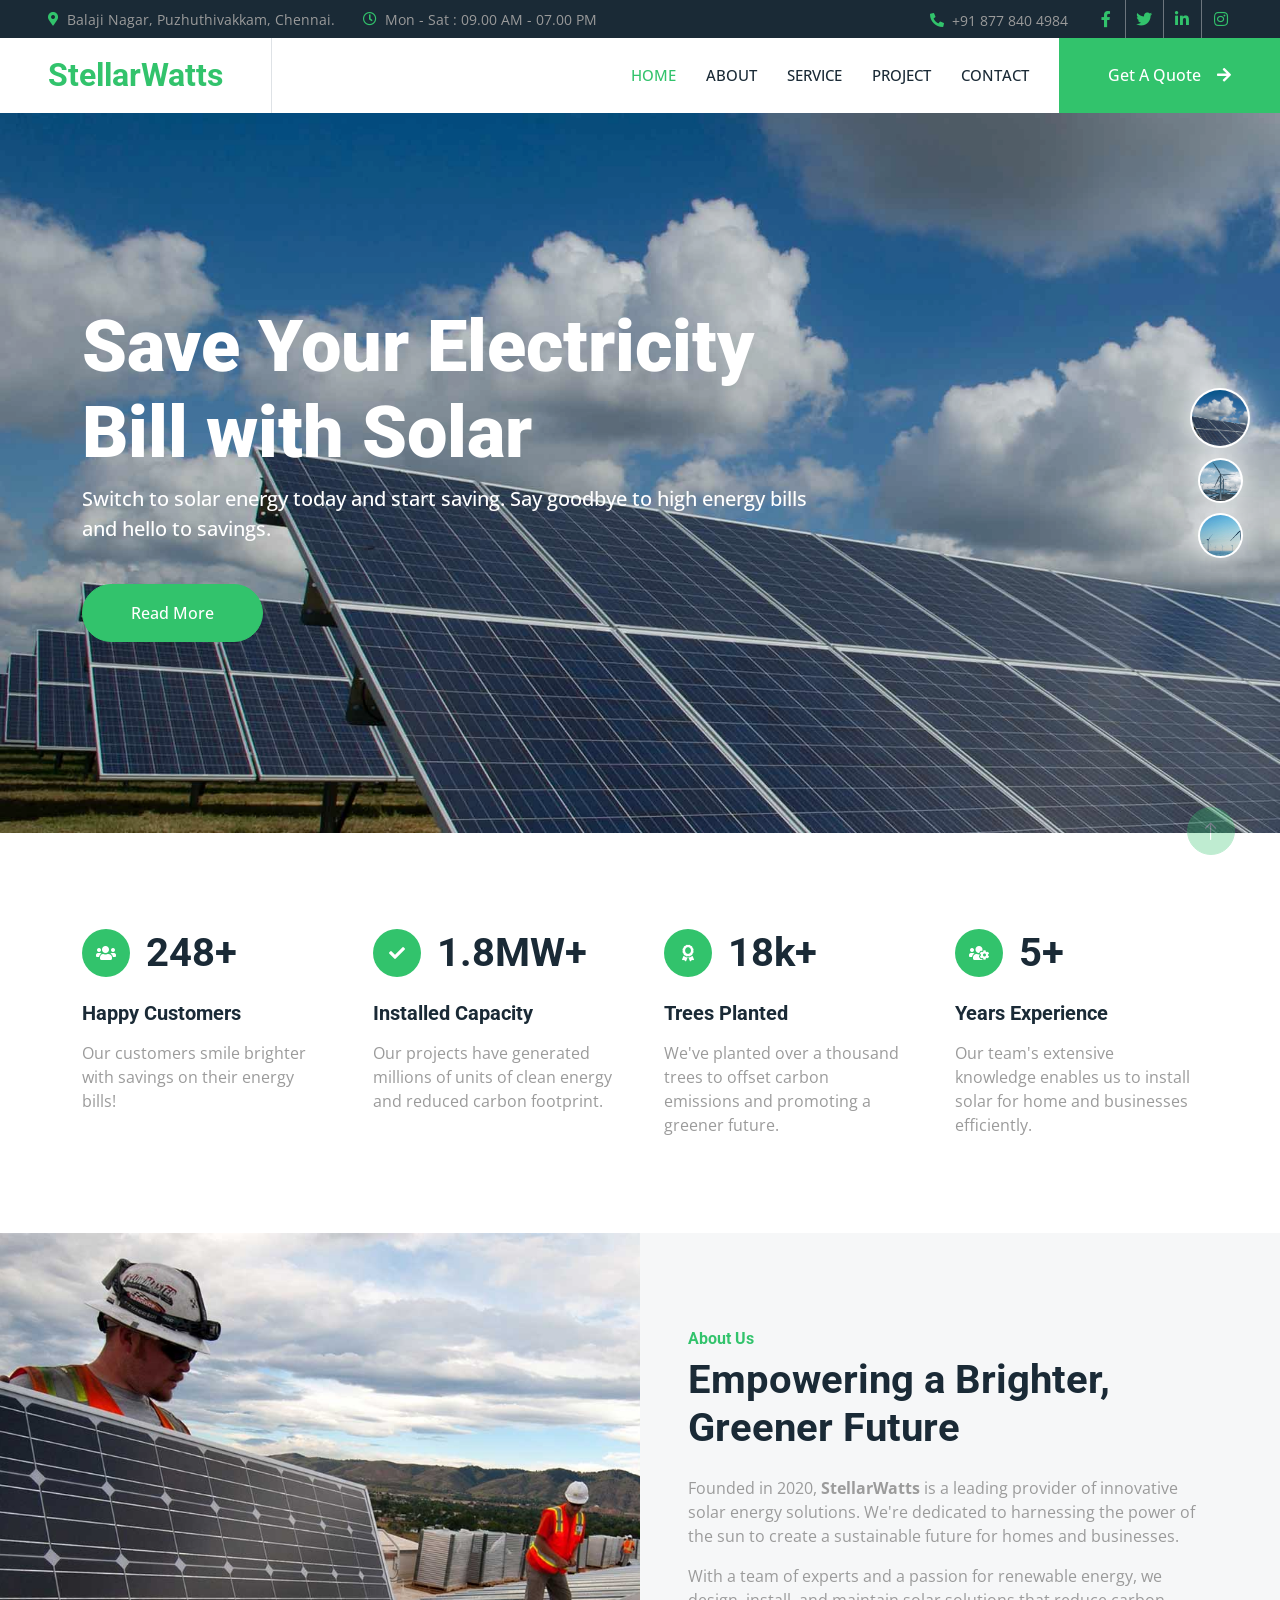
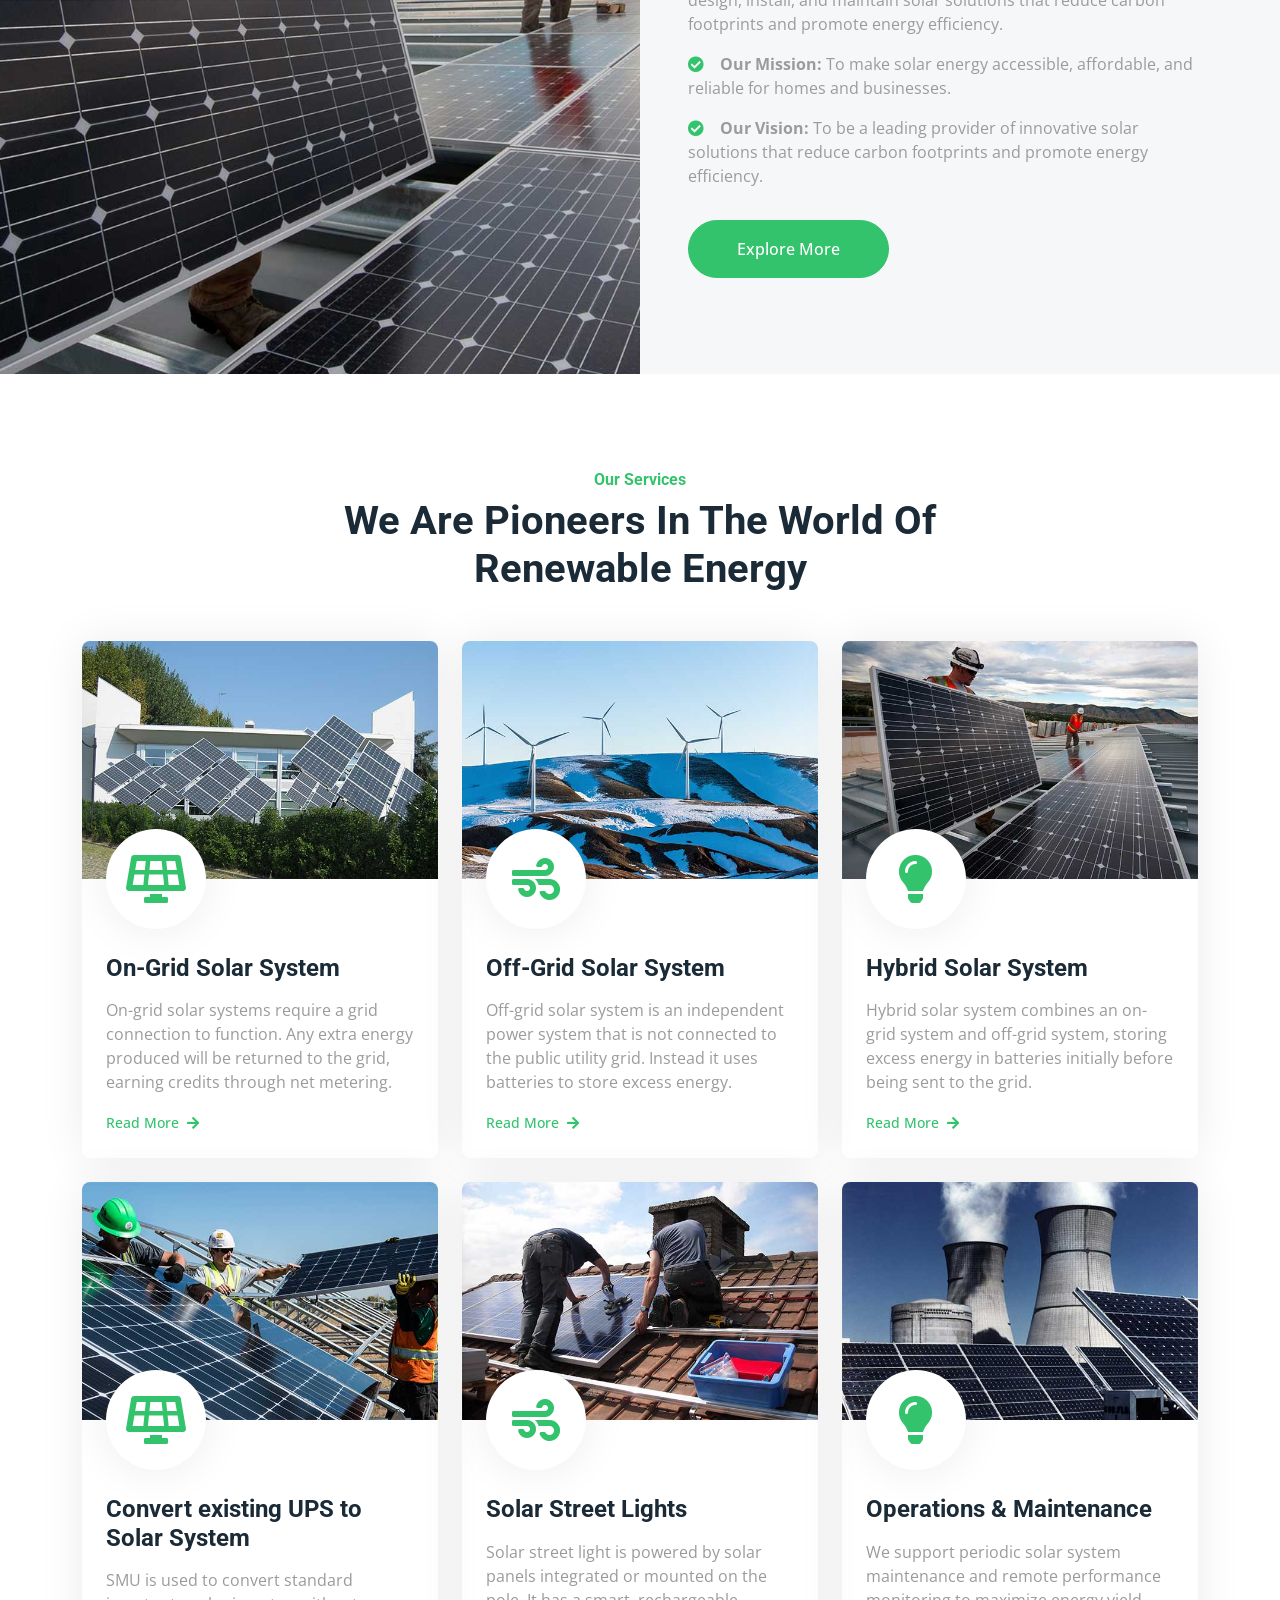
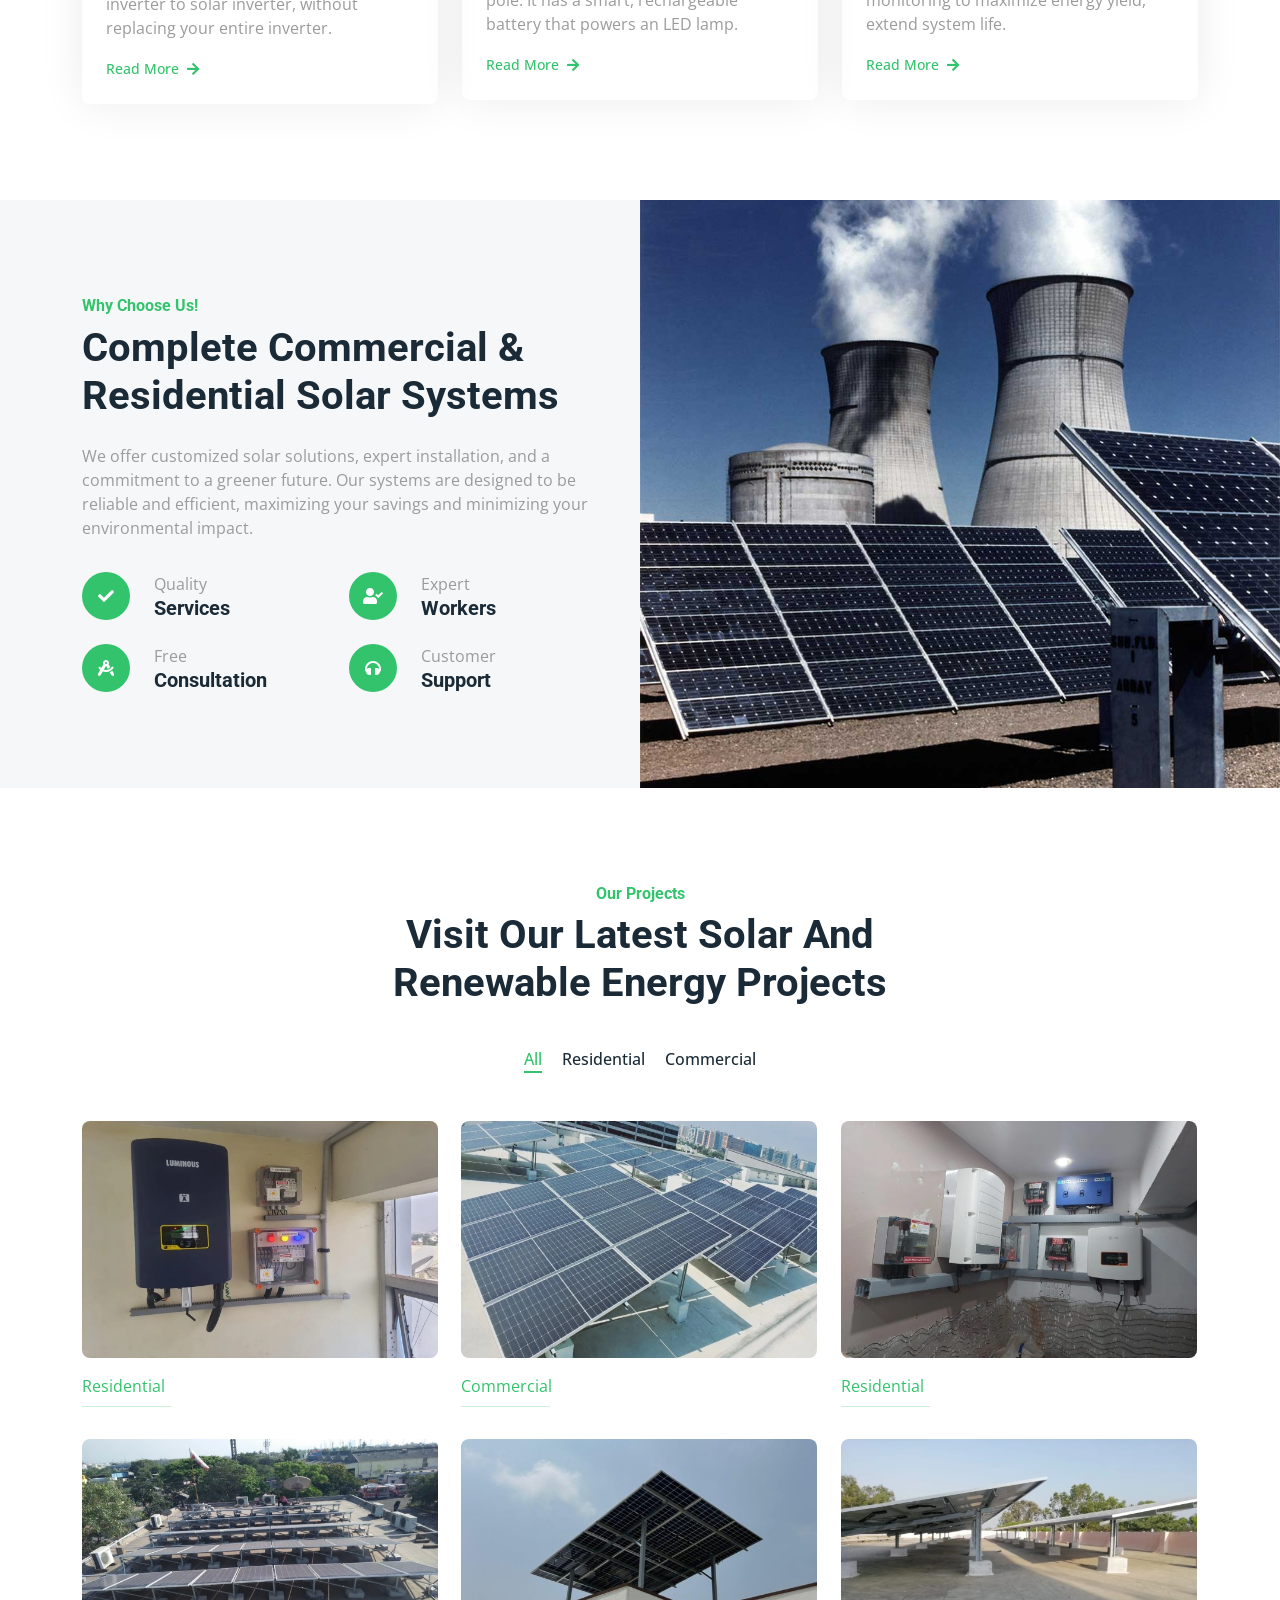
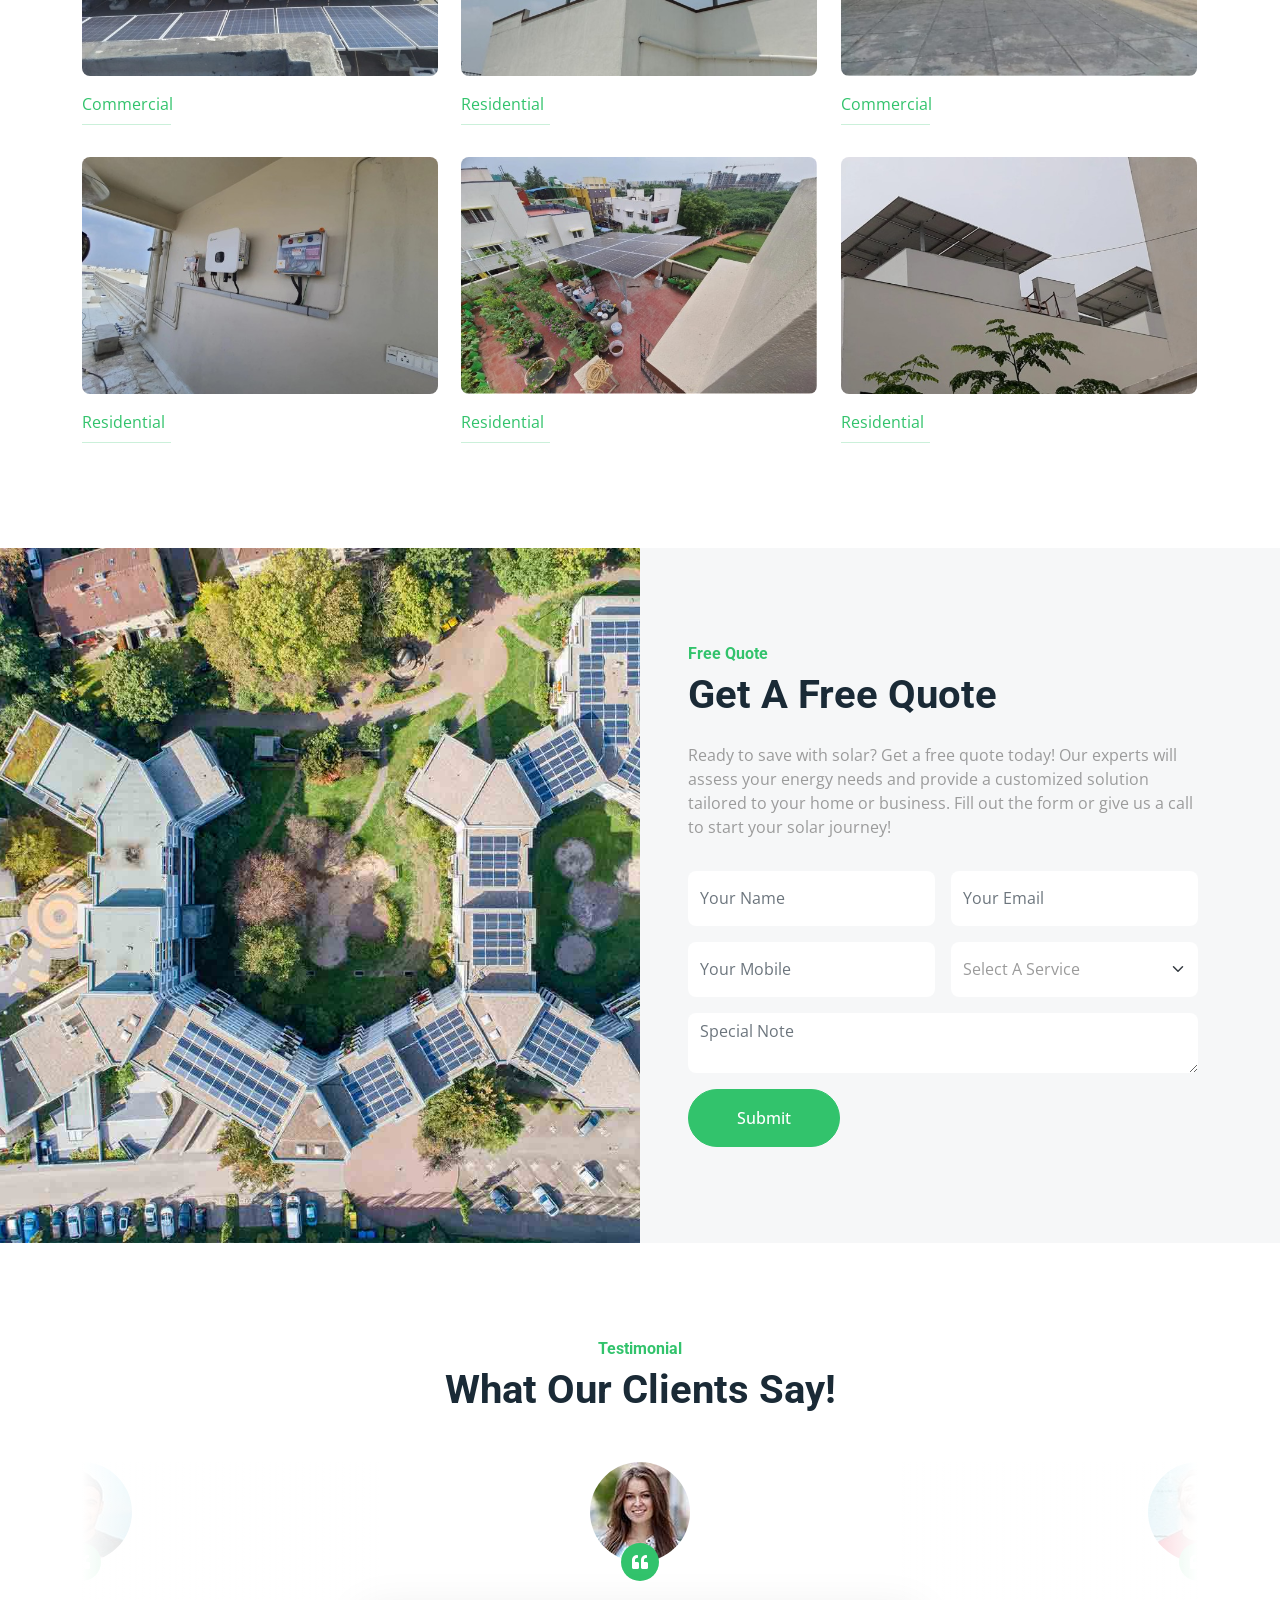
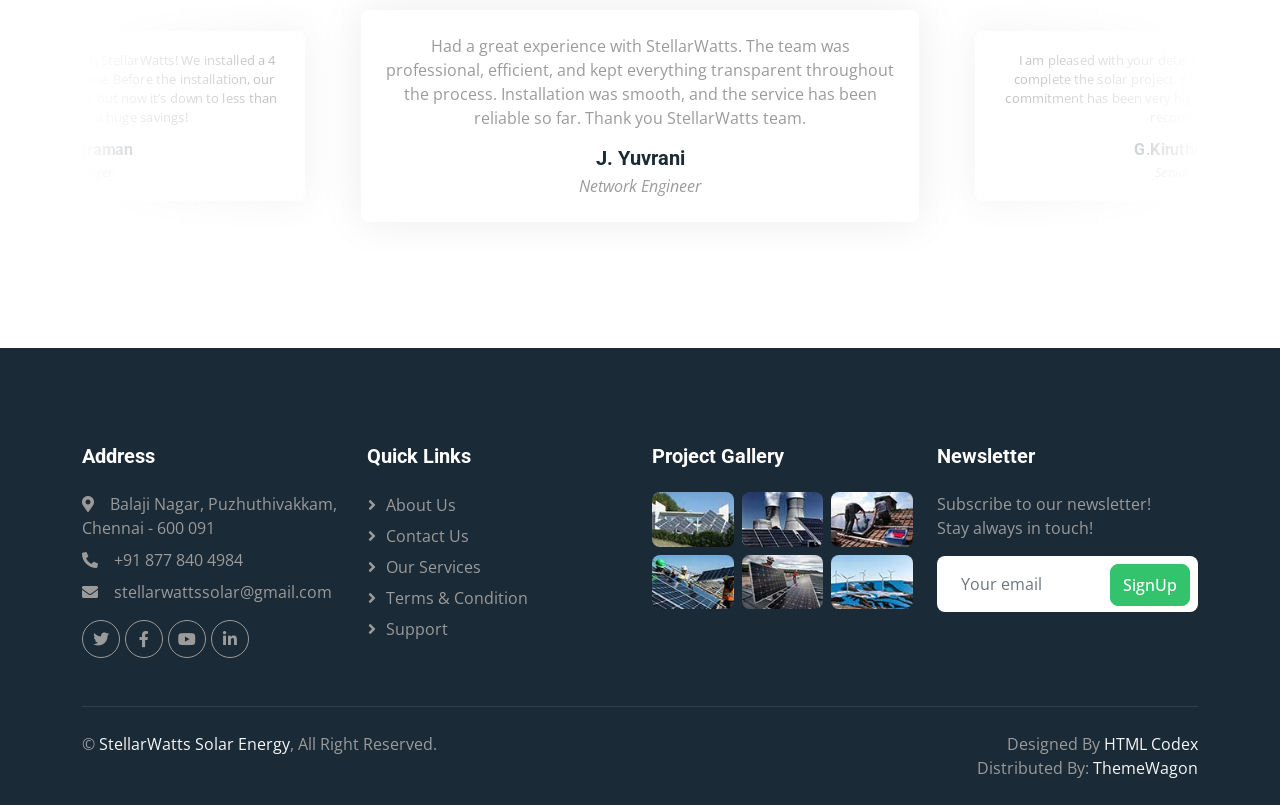
==== commit c5cbbcd3: "Updated contact page" ====
--- a/index.html
+++ b/index.html
@@ -40,8 +40,6 @@
         </div>
     </div>
     <!-- Spinner End -->
-
-
     <!-- Topbar Start -->
     <div class="container-fluid bg-dark p-0">
         <div class="row gx-0 d-none d-lg-flex">
@@ -70,8 +68,6 @@
         </div>
     </div>
     <!-- Topbar End -->
-
-
     <!-- Navbar Start -->
     <nav class="navbar navbar-expand-lg bg-white navbar-light sticky-top p-0">
         <a href="index.html" class="navbar-brand d-flex align-items-center border-end px-4 px-lg-5">
@@ -86,7 +82,7 @@
                 <a href="#about" class="nav-item nav-link">About</a>
                 <a href="#service" class="nav-item nav-link">Service</a>
                 <a href="#our-project" class="nav-item nav-link">Project</a>
-                <div class="nav-item dropdown">
+                <!--<div class="nav-item dropdown">
                     <a href="#" class="nav-link dropdown-toggle" data-bs-toggle="dropdown">Pages</a>
                     <div class="dropdown-menu bg-light m-0">
                         <a href="feature.html" class="dropdown-item">Feature</a>
@@ -95,15 +91,13 @@
                         <a href="testimonial.html" class="dropdown-item">Testimonial</a>
                         <a href="404.html" class="dropdown-item">404 Page</a>
                     </div>
-                </div>
+                </div>-->
                 <a href="contact.html" class="nav-item nav-link">Contact</a>
             </div>
-            <a href="" class="btn btn-primary rounded-0 py-4 px-lg-5 d-none d-lg-block">Get A Quote<i class="fa fa-arrow-right ms-3"></i></a>
+            <a href="#quote" class="btn btn-primary rounded-0 py-4 px-lg-5 d-none d-lg-block">Get A Quote<i class="fa fa-arrow-right ms-3"></i></a>
         </div>
     </nav>
     <!-- Navbar End -->
-
-
     <!-- Carousel Start -->
     <div class="container-fluid p-0 pb-5 wow fadeIn" data-wow-delay="0.1s">
         <div class="owl-carousel header-carousel position-relative">
@@ -152,8 +146,6 @@
         </div>
     </div>
     <!-- Carousel End -->
-
-
     <!-- Feature Start -->
     <div class="container-xxl py-5">
         <div class="container">
@@ -206,8 +198,6 @@
         </div>
     </div>
     <!-- Feature Start -->
-
-
     <!-- About Start -->
     <div id="about" class="container-fluid bg-light overflow-hidden my-5 px-lg-0">
         <div class="container about px-lg-0">
@@ -236,8 +226,6 @@
         </div>
     </div>
     <!-- About End -->
-
-
     <!-- Service Start -->
     <div id="service" class="container-xxl py-5">
         <div class="container">
@@ -330,8 +318,6 @@
         </div>
     </div>
     <!-- Service End -->
-
-
     <!-- Feature Start -->
     <div id="why-choose-us" class="container-fluid bg-light overflow-hidden my-5 px-lg-0">
         <div class="container feature px-lg-0">
@@ -398,8 +384,6 @@
         </div>
     </div>
     <!-- Feature End -->
-
-
     <!-- Projects Start -->
     <div id="our-project" class="container-xxl py-5">
         <div class="container">
@@ -446,6 +430,71 @@
                 </div>
                 <div class="col-lg-4 col-md-6 portfolio-item first">
                     <div class="portfolio-img rounded overflow-hidden">
+                        <img class="img-fluid" src="img/residential-5.jpg" alt="">
+                        <div class="portfolio-btn">
+                            <a class="btn btn-lg-square btn-outline-light rounded-circle mx-1" href="img/residential-5.jpg" data-lightbox="portfolio"><i class="fa fa-eye"></i></a>
+                            <a class="btn btn-lg-square btn-outline-light rounded-circle mx-1" href=""><i class="fa fa-link"></i></a>
+                        </div>
+                    </div>
+                    <div class="pt-3">
+                        <p class="text-primary mb-0">Residential</p>
+                        <hr class="text-primary w-25 my-2">
+                    </div>
+                </div>
+                <div class="col-lg-4 col-md-6 portfolio-item second">
+                    <div class="portfolio-img rounded overflow-hidden">
+                        <img class="img-fluid" src="img/commercial-2.jpg" alt="">
+                        <div class="portfolio-btn">
+                            <a class="btn btn-lg-square btn-outline-light rounded-circle mx-1" href="img/commercial-2.jpg" data-lightbox="portfolio"><i class="fa fa-eye"></i></a>
+                            <a class="btn btn-lg-square btn-outline-light rounded-circle mx-1" href=""><i class="fa fa-link"></i></a>
+                        </div>
+                    </div>
+                    <div class="pt-3">
+                        <p class="text-primary mb-0">Commercial</p>
+                        <hr class="text-primary w-25 my-2">
+                    </div>
+                </div>
+                <div class="col-lg-4 col-md-6 portfolio-item first">
+                    <div class="portfolio-img rounded overflow-hidden">
+                        <img class="img-fluid" src="img/residential-3.jpg" alt="">
+                        <div class="portfolio-btn">
+                            <a class="btn btn-lg-square btn-outline-light rounded-circle mx-1" href="img/residential-3.jpg" data-lightbox="portfolio"><i class="fa fa-eye"></i></a>
+                            <a class="btn btn-lg-square btn-outline-light rounded-circle mx-1" href=""><i class="fa fa-link"></i></a>
+                        </div>
+                    </div>
+                    <div class="pt-3">
+                        <p class="text-primary mb-0">Residential</p>
+                        <hr class="text-primary w-25 my-2">
+                    </div>
+                </div>
+                <div class="col-lg-4 col-md-6 portfolio-item second">
+                    <div class="portfolio-img rounded overflow-hidden">
+                        <img class="img-fluid" src="img/commercial-3.jpg" alt="">
+                        <div class="portfolio-btn">
+                            <a class="btn btn-lg-square btn-outline-light rounded-circle mx-1" href="img/commercial-3.jpg" data-lightbox="portfolio"><i class="fa fa-eye"></i></a>
+                            <a class="btn btn-lg-square btn-outline-light rounded-circle mx-1" href=""><i class="fa fa-link"></i></a>
+                        </div>
+                    </div>
+                    <div class="pt-3">
+                        <p class="text-primary mb-0">Commercial</p>
+                        <hr class="text-primary w-25 my-2">
+                    </div>
+                </div>
+                <div class="col-lg-4 col-md-6 portfolio-item first">
+                    <div class="portfolio-img rounded overflow-hidden">
+                        <img class="img-fluid" src="img/residential-4.jpg" alt="">
+                        <div class="portfolio-btn">
+                            <a class="btn btn-lg-square btn-outline-light rounded-circle mx-1" href="img/residential-4.jpg" data-lightbox="portfolio"><i class="fa fa-eye"></i></a>
+                            <a class="btn btn-lg-square btn-outline-light rounded-circle mx-1" href=""><i class="fa fa-link"></i></a>
+                        </div>
+                    </div>
+                    <div class="pt-3">
+                        <p class="text-primary mb-0">Residential</p>
+                        <hr class="text-primary w-25 my-2">
+                    </div>
+                </div>
+                <div class="col-lg-4 col-md-6 portfolio-item first">
+                    <div class="portfolio-img rounded overflow-hidden">
                         <img class="img-fluid" src="img/residential-2.jpg" alt="">
                         <div class="portfolio-btn">
                             <a class="btn btn-lg-square btn-outline-light rounded-circle mx-1" href="img/residential-2.jpg" data-lightbox="portfolio"><i class="fa fa-eye"></i></a>
@@ -457,24 +506,11 @@
                         <hr class="text-primary w-25 my-2">
                     </div>
                 </div>
-                <div class="col-lg-4 col-md-6 portfolio-item second">
-                    <div class="portfolio-img rounded overflow-hidden">
-                        <img class="img-fluid" src="img/commercial-2.jpg" alt="">
-                        <div class="portfolio-btn">
-                            <a class="btn btn-lg-square btn-outline-light rounded-circle mx-1" href="img/commercial-2.jpg" data-lightbox="portfolio"><i class="fa fa-eye"></i></a>
-                            <a class="btn btn-lg-square btn-outline-light rounded-circle mx-1" href=""><i class="fa fa-link"></i></a>
-                        </div>
-                    </div>
-                    <div class="pt-3">
-                        <p class="text-primary mb-0">Commercial</p>
-                        <hr class="text-primary w-25 my-2">
-                    </div>
-                </div>
                 <div class="col-lg-4 col-md-6 portfolio-item first">
                     <div class="portfolio-img rounded overflow-hidden">
-                        <img class="img-fluid" src="img/residential-3.jpg" alt="">
-                        <div class="portfolio-btn">
-                            <a class="btn btn-lg-square btn-outline-light rounded-circle mx-1" href="img/residential-3.jpg" data-lightbox="portfolio"><i class="fa fa-eye"></i></a>
+                        <img class="img-fluid" src="img/residential-6.jpg" alt="">
+                        <div class="portfolio-btn">
+                            <a class="btn btn-lg-square btn-outline-light rounded-circle mx-1" href="img/residential-6.jpg" data-lightbox="portfolio"><i class="fa fa-eye"></i></a>
                             <a class="btn btn-lg-square btn-outline-light rounded-circle mx-1" href=""><i class="fa fa-link"></i></a>
                         </div>
                     </div>
@@ -483,66 +519,12 @@
                         <hr class="text-primary w-25 my-2">
                     </div>
                 </div>
-                <div class="col-lg-4 col-md-6 portfolio-item second">
-                    <div class="portfolio-img rounded overflow-hidden">
-                        <img class="img-fluid" src="img/commercial-3.jpg" alt="">
-                        <div class="portfolio-btn">
-                            <a class="btn btn-lg-square btn-outline-light rounded-circle mx-1" href="img/commercial-3.jpg" data-lightbox="portfolio"><i class="fa fa-eye"></i></a>
-                            <a class="btn btn-lg-square btn-outline-light rounded-circle mx-1" href=""><i class="fa fa-link"></i></a>
-                        </div>
-                    </div>
-                    <div class="pt-3">
-                        <p class="text-primary mb-0">Commercial</p>
-                        <hr class="text-primary w-25 my-2">
-                    </div>
-                </div>
-                <div class="col-lg-4 col-md-6 portfolio-item first">
-                    <div class="portfolio-img rounded overflow-hidden">
-                        <img class="img-fluid" src="img/residential-4.jpg" alt="">
-                        <div class="portfolio-btn">
-                            <a class="btn btn-lg-square btn-outline-light rounded-circle mx-1" href="img/residential-4.jpg" data-lightbox="portfolio"><i class="fa fa-eye"></i></a>
-                            <a class="btn btn-lg-square btn-outline-light rounded-circle mx-1" href=""><i class="fa fa-link"></i></a>
-                        </div>
-                    </div>
-                    <div class="pt-3">
-                        <p class="text-primary mb-0">Residential</p>
-                        <hr class="text-primary w-25 my-2">
-                    </div>
-                </div>
-                <div class="col-lg-4 col-md-6 portfolio-item first">
-                    <div class="portfolio-img rounded overflow-hidden">
-                        <img class="img-fluid" src="img/residential-5.jpg" alt="">
-                        <div class="portfolio-btn">
-                            <a class="btn btn-lg-square btn-outline-light rounded-circle mx-1" href="img/residential-5.jpg" data-lightbox="portfolio"><i class="fa fa-eye"></i></a>
-                            <a class="btn btn-lg-square btn-outline-light rounded-circle mx-1" href=""><i class="fa fa-link"></i></a>
-                        </div>
-                    </div>
-                    <div class="pt-3">
-                        <p class="text-primary mb-0">Residential</p>
-                        <hr class="text-primary w-25 my-2">
-                    </div>
-                </div>
-                <div class="col-lg-4 col-md-6 portfolio-item first">
-                    <div class="portfolio-img rounded overflow-hidden">
-                        <img class="img-fluid" src="img/residential-6.jpg" alt="">
-                        <div class="portfolio-btn">
-                            <a class="btn btn-lg-square btn-outline-light rounded-circle mx-1" href="img/residential-6.jpg" data-lightbox="portfolio"><i class="fa fa-eye"></i></a>
-                            <a class="btn btn-lg-square btn-outline-light rounded-circle mx-1" href=""><i class="fa fa-link"></i></a>
-                        </div>
-                    </div>
-                    <div class="pt-3">
-                        <p class="text-primary mb-0">Residential</p>
-                        <hr class="text-primary w-25 my-2">
-                    </div>
-                </div>
             </div>
         </div>
     </div>
     <!-- Projects End -->
-
-
     <!-- Quote Start -->
-    <div class="container-fluid bg-light overflow-hidden my-5 px-lg-0">
+    <div id="quote" class="container-fluid bg-light overflow-hidden my-5 px-lg-0">
         <div class="container quote px-lg-0">
             <div class="row g-0 mx-lg-0">
                 <div class="col-lg-6 ps-lg-0 wow fadeIn" data-wow-delay="0.1s" style="min-height: 400px;">
@@ -587,8 +569,6 @@
         </div>
     </div>
     <!-- Quote End -->
-
-
     <!-- Team Start -->
     <!--<div class="container-xxl py-5">
         <div class="container">
@@ -649,8 +629,6 @@
         </div>
     </div>-->
     <!-- Team End -->
-
-
     <!-- Testimonial Start -->
     <div id="testimony" class="container-xxl py-5">
         <div class="container">
@@ -672,7 +650,7 @@
                             Thank you StellarWatts team.
                         </p>
                         <h5 class="mb-1">J. Yuvrani</h5>
-                        <span class="fst-italic">Cloud Architect</span>
+                        <span class="fst-italic">Network Engineer</span>
                     </div>
                 </div>
                 <div class="testimonial-item text-center">
@@ -685,7 +663,7 @@
                     <div class="testimonial-text text-center rounded p-4">
                         <p>I am pleased with your determination for quick response to complete the solar project. You did an amazing job, and your commitment has been very high. Keep up the good work. Highly recommended !</p>
                         <h5 class="mb-1">G.Kiruthigaivasan</h5>
-                        <span class="fst-italic">Chief Engineer</span>
+                        <span class="fst-italic">Senior Architect</span>
                     </div>
                 </div>
                 <div class="testimonial-item text-center">
@@ -698,7 +676,7 @@
                     <div class="testimonial-text text-center rounded p-4">
                         <p>We had a fantastic experience with StellarWatts! We installed a 4 kW solar panel system on our home. Before the installation, our electricity bill was around Rs.7000, but now it’s down to less than Rs.500 per month – a huge savings!</p>
                         <h5 class="mb-1">K. Sitharaman</h5>
-                        <span class="fst-italic">Finance Director</span>
+                        <span class="fst-italic">IT Manager</span>
                     </div>
                 </div>
             </div>
@@ -713,7 +691,7 @@
             <div class="row g-4">
                 <div class="col-lg-3 col-md-6">
                     <h5 class="text-white mb-4">Address</h5>
-                    <p class="mb-2"><i class="fa fa-map-marker-alt me-3"></i>Balaji Nagar, Puzhuthivakkam, Chennai.</p>
+                    <p class="mb-2"><i class="fa fa-map-marker-alt me-3"></i>Balaji Nagar, Puzhuthivakkam, Chennai - 600 091</p>
                     <p class="mb-2"><i class="fa fa-phone-alt me-3"></i>+91 877 840 4984</p>
                     <p class="mb-2"><i class="fa fa-envelope me-3"></i>stellarwattssolar@gmail.com</p>
                     <div class="d-flex pt-2">
@@ -725,9 +703,9 @@
                 </div>
                 <div class="col-lg-3 col-md-6">
                     <h5 class="text-white mb-4">Quick Links</h5>
-                    <a class="btn btn-link" href="">About Us</a>
-                    <a class="btn btn-link" href="">Contact Us</a>
-                    <a class="btn btn-link" href="">Our Services</a>
+                    <a class="btn btn-link" href="#about">About Us</a>
+                    <a class="btn btn-link" href="contact.html">Contact Us</a>
+                    <a class="btn btn-link" href="#service">Our Services</a>
                     <a class="btn btn-link" href="">Terms & Condition</a>
                     <a class="btn btn-link" href="">Support</a>
                 </div>
@@ -756,7 +734,7 @@
                 </div>
                 <div class="col-lg-3 col-md-6">
                     <h5 class="text-white mb-4">Newsletter</h5>
-                    <p>Subscribe to our newsletter!<br/> Stay always in touch!</p>
+                    <p>Subscribe to our newsletter!<br /> Stay always in touch!</p>
                     <div class="position-relative mx-auto" style="max-width: 400px;">
                         <input class="form-control border-0 w-100 py-3 ps-4 pe-5" type="text" placeholder="Your email">
                         <button type="button" class="btn btn-primary py-2 position-absolute top-0 end-0 mt-2 me-2">SignUp</button>
@@ -780,8 +758,6 @@
         </div>
     </div>
     <!-- Footer End -->
-
-
     <!-- Back to Top -->
     <a href="#" class="btn btn-lg btn-primary btn-lg-square rounded-circle back-to-top"><i class="bi bi-arrow-up"></i></a>
 
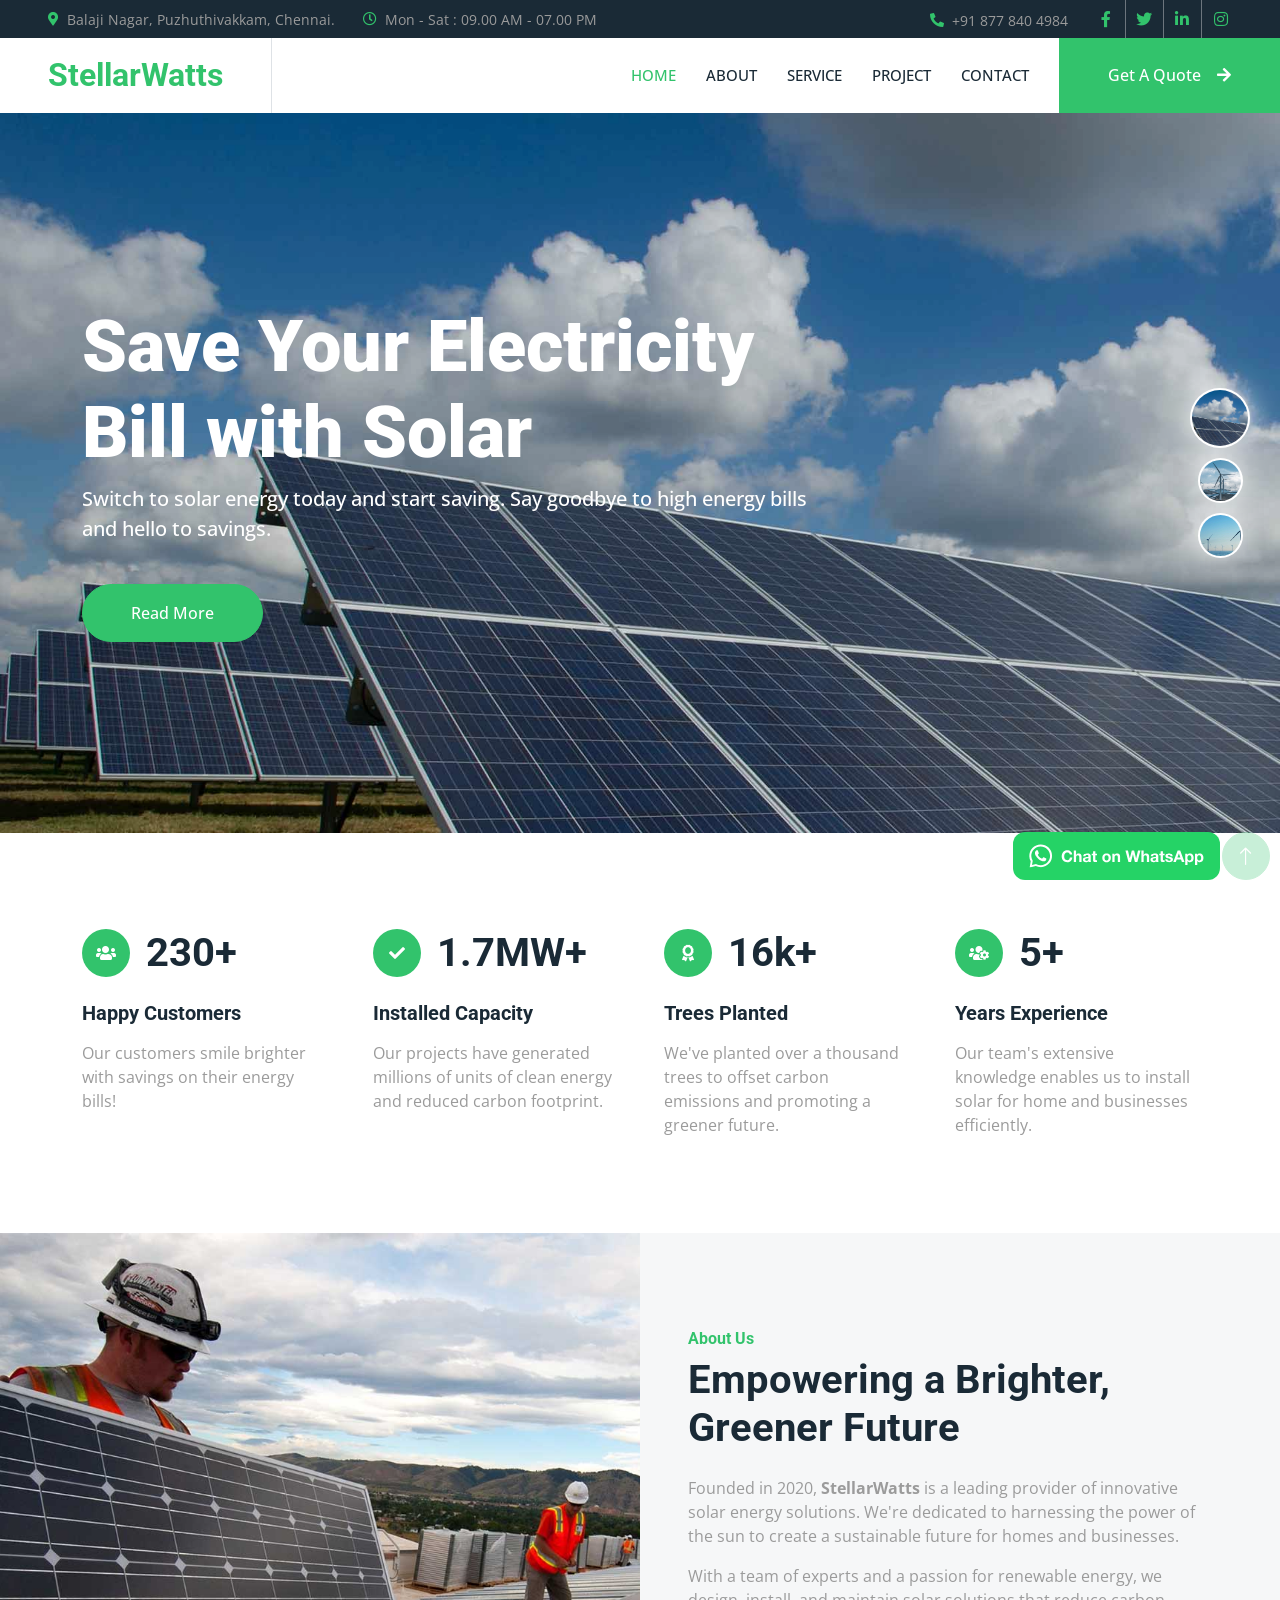
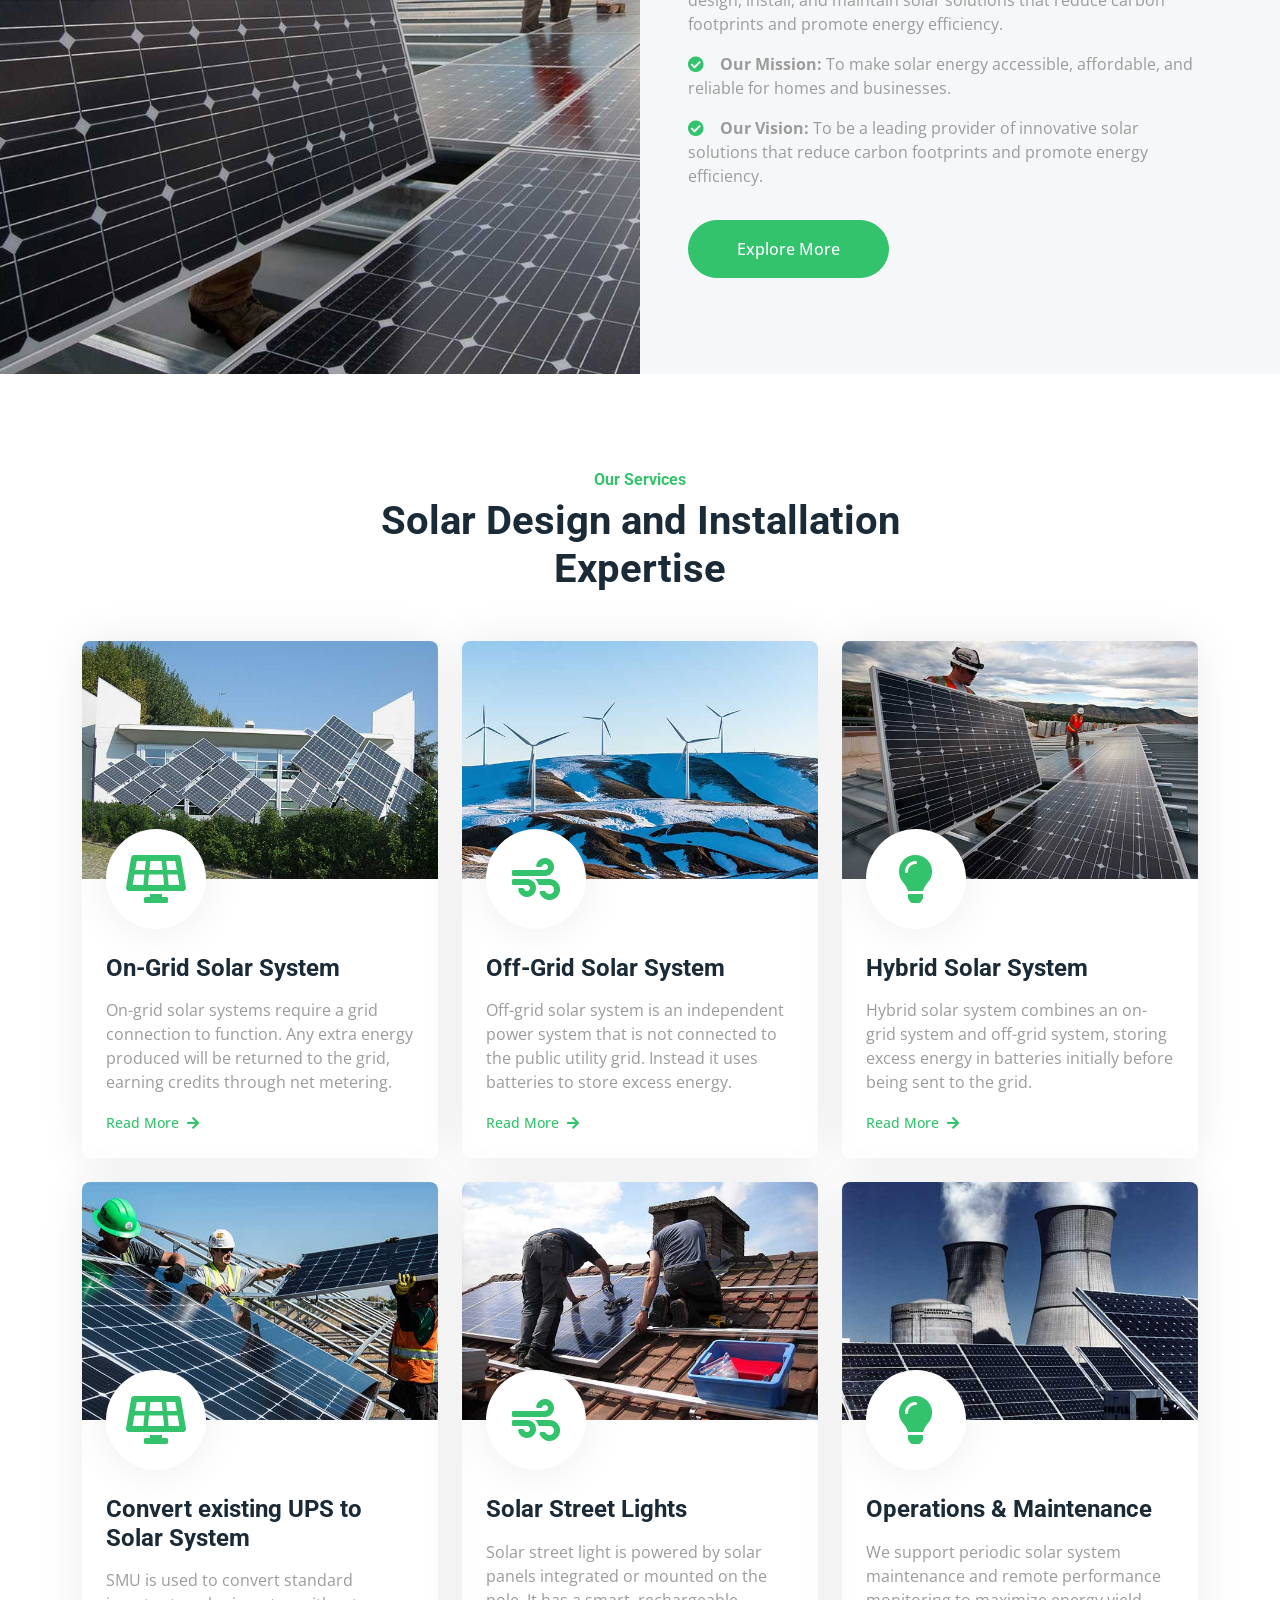
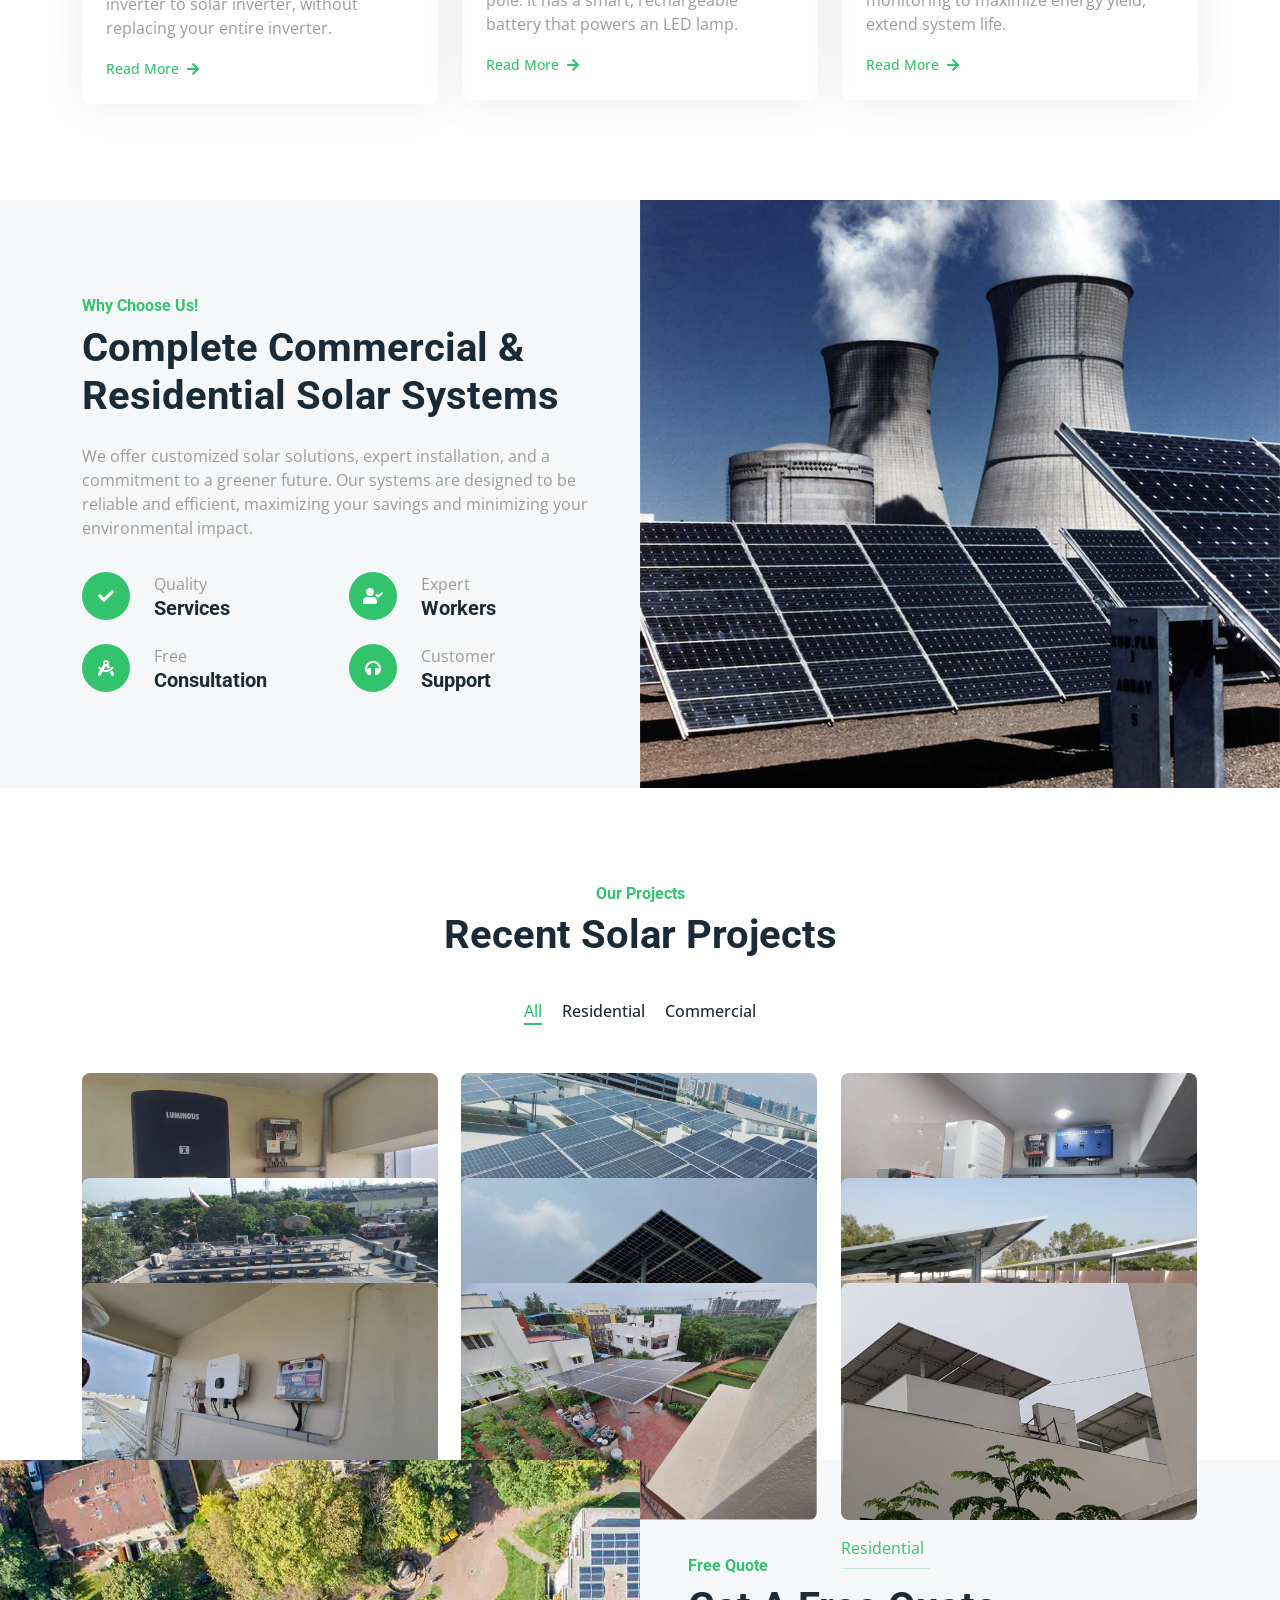
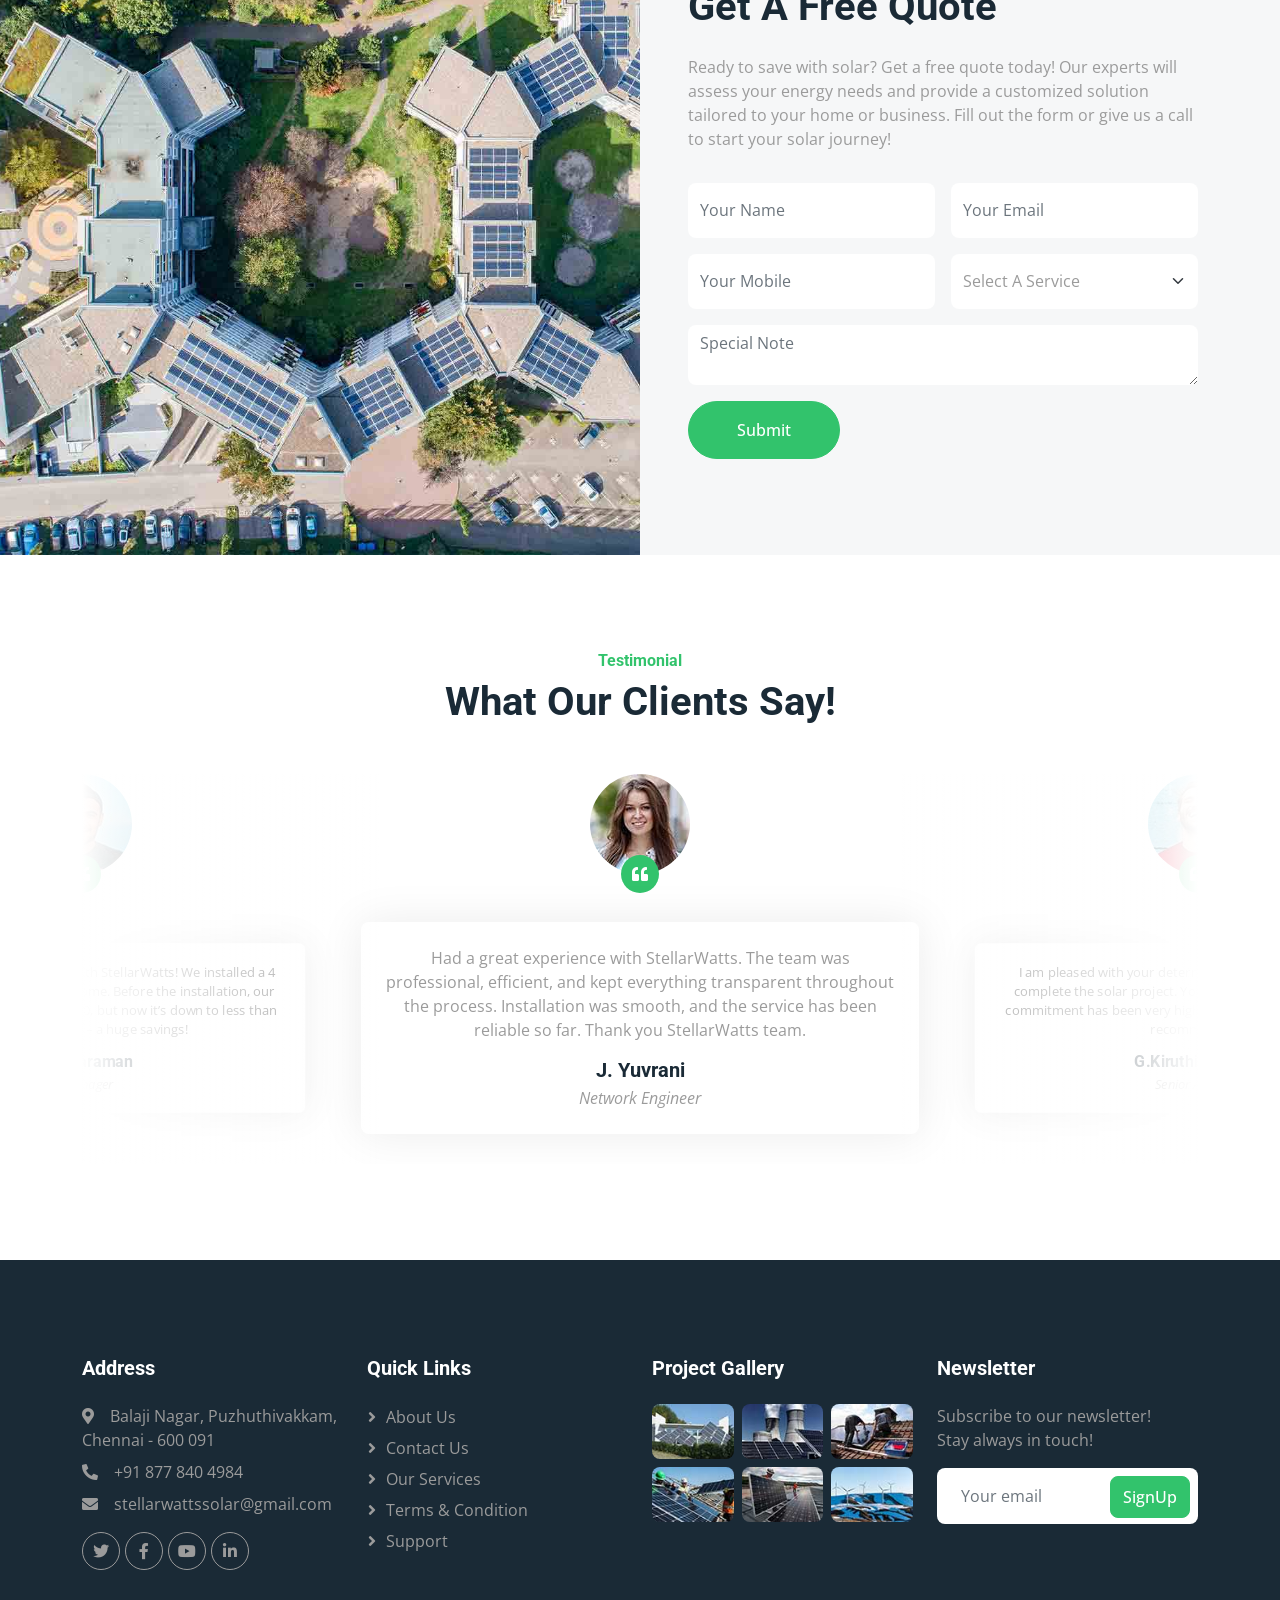
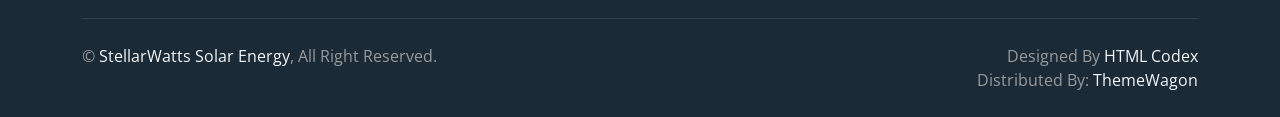
==== commit 2a5d994b: "Integrated whatsapp chat" ====
--- a/index.html
+++ b/index.html
@@ -231,7 +231,9 @@
         <div class="container">
             <div class="text-center mx-auto mb-5 wow fadeInUp" data-wow-delay="0.1s" style="max-width: 600px;">
                 <h6 class="text-primary">Our Services</h6>
-                <h1 class="mb-4">We Are Pioneers In The World Of Renewable Energy</h1>
+                <h1 class="mb-4">
+                    Solar Design and Installation Expertise
+                </h1>
             </div>
             <div class="row g-4">
                 <div class="col-md-6 col-lg-4 wow fadeInUp" data-wow-delay="0.1s">
@@ -389,7 +391,9 @@
         <div class="container">
             <div class="text-center mx-auto mb-5 wow fadeInUp" data-wow-delay="0.1s" style="max-width: 600px;">
                 <h6 class="text-primary">Our Projects</h6>
-                <h1 class="mb-4">Visit Our Latest Solar And Renewable Energy Projects</h1>
+                <h1 class="mb-4">
+                    Recent Solar Projects
+                </h1>
             </div>
             <div class="row mt-n2 wow fadeInUp" data-wow-delay="0.3s">
                 <div class="col-12 text-center">
@@ -761,6 +765,9 @@
     <!-- Back to Top -->
     <a href="#" class="btn btn-lg btn-primary btn-lg-square rounded-circle back-to-top"><i class="bi bi-arrow-up"></i></a>
 
+    <!-- WhatsApp Chat -->
+    <a class="whatsapp-chat" aria-label="Chat on WhatsApp" href="https://wa.me/918778404984?text=Hello%20there!"><img alt="Chat on WhatsApp" src="img/whatsappbuttongreenlarge.svg" /></a>
+
 
     <!-- JavaScript Libraries -->
     <script src="https://code.jquery.com/jquery-3.4.1.min.js"></script>
--- a/css/style.css
+++ b/css/style.css
@@ -20,8 +20,14 @@
 .back-to-top {
     position: fixed;
     display: none;
-    right: 45px;
-    bottom: 45px;
+    right: 10px;
+    bottom: 20px;
+    z-index: 99;
+}
+.whatsapp-chat {
+    position: fixed;
+    right: 60px;
+    bottom: 20px;
     z-index: 99;
 }
 
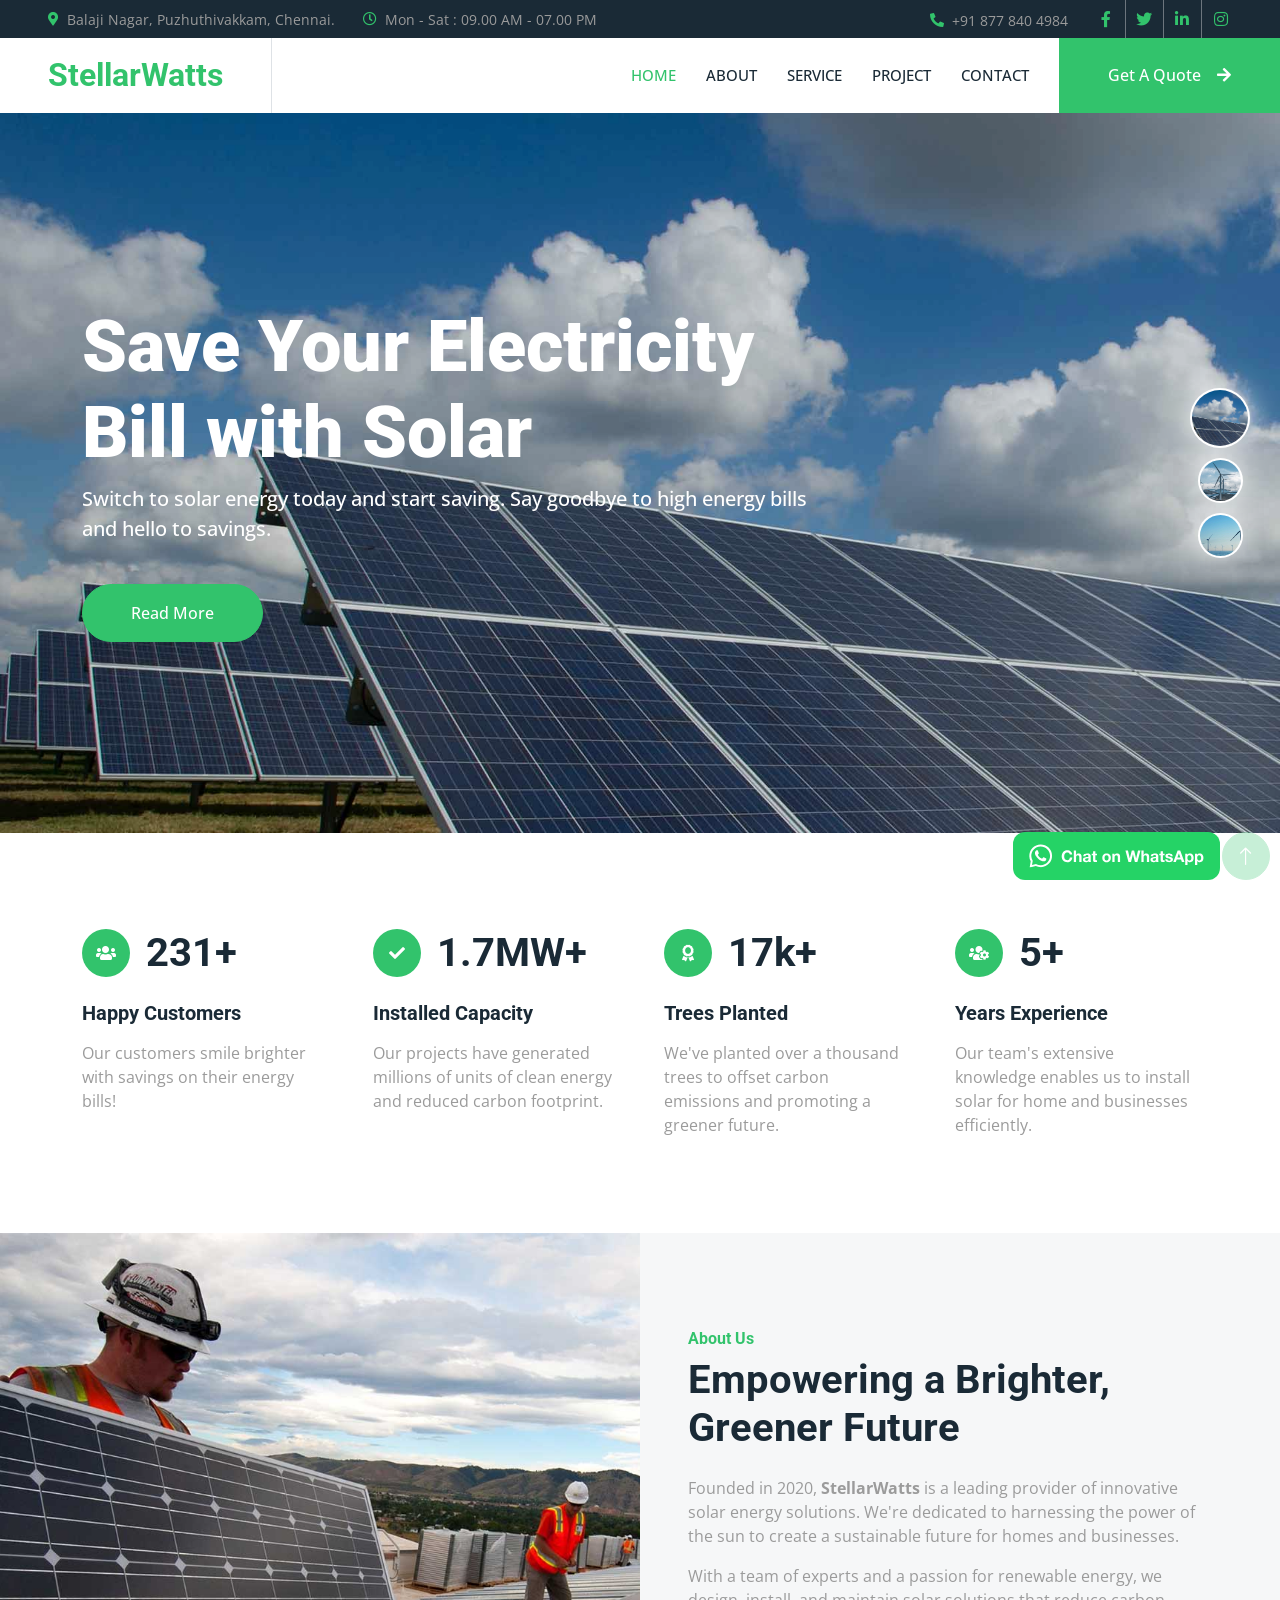
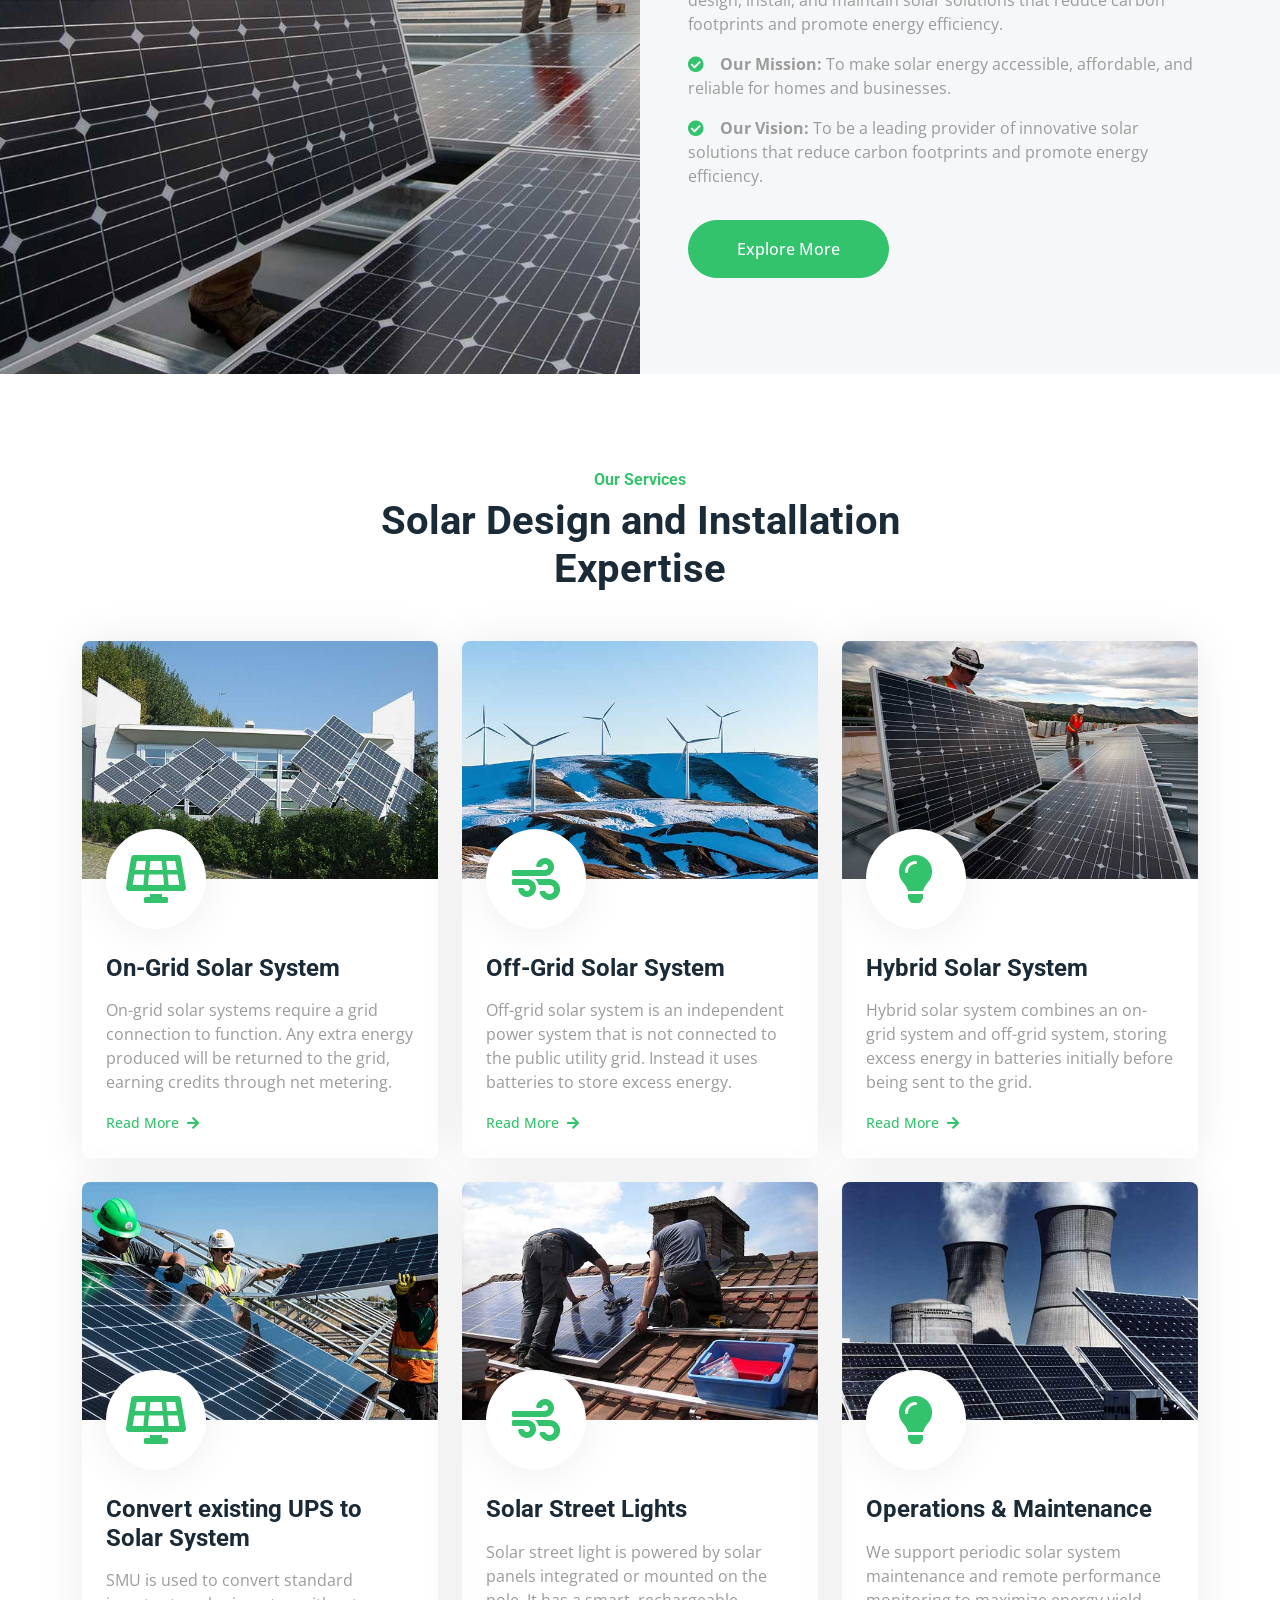
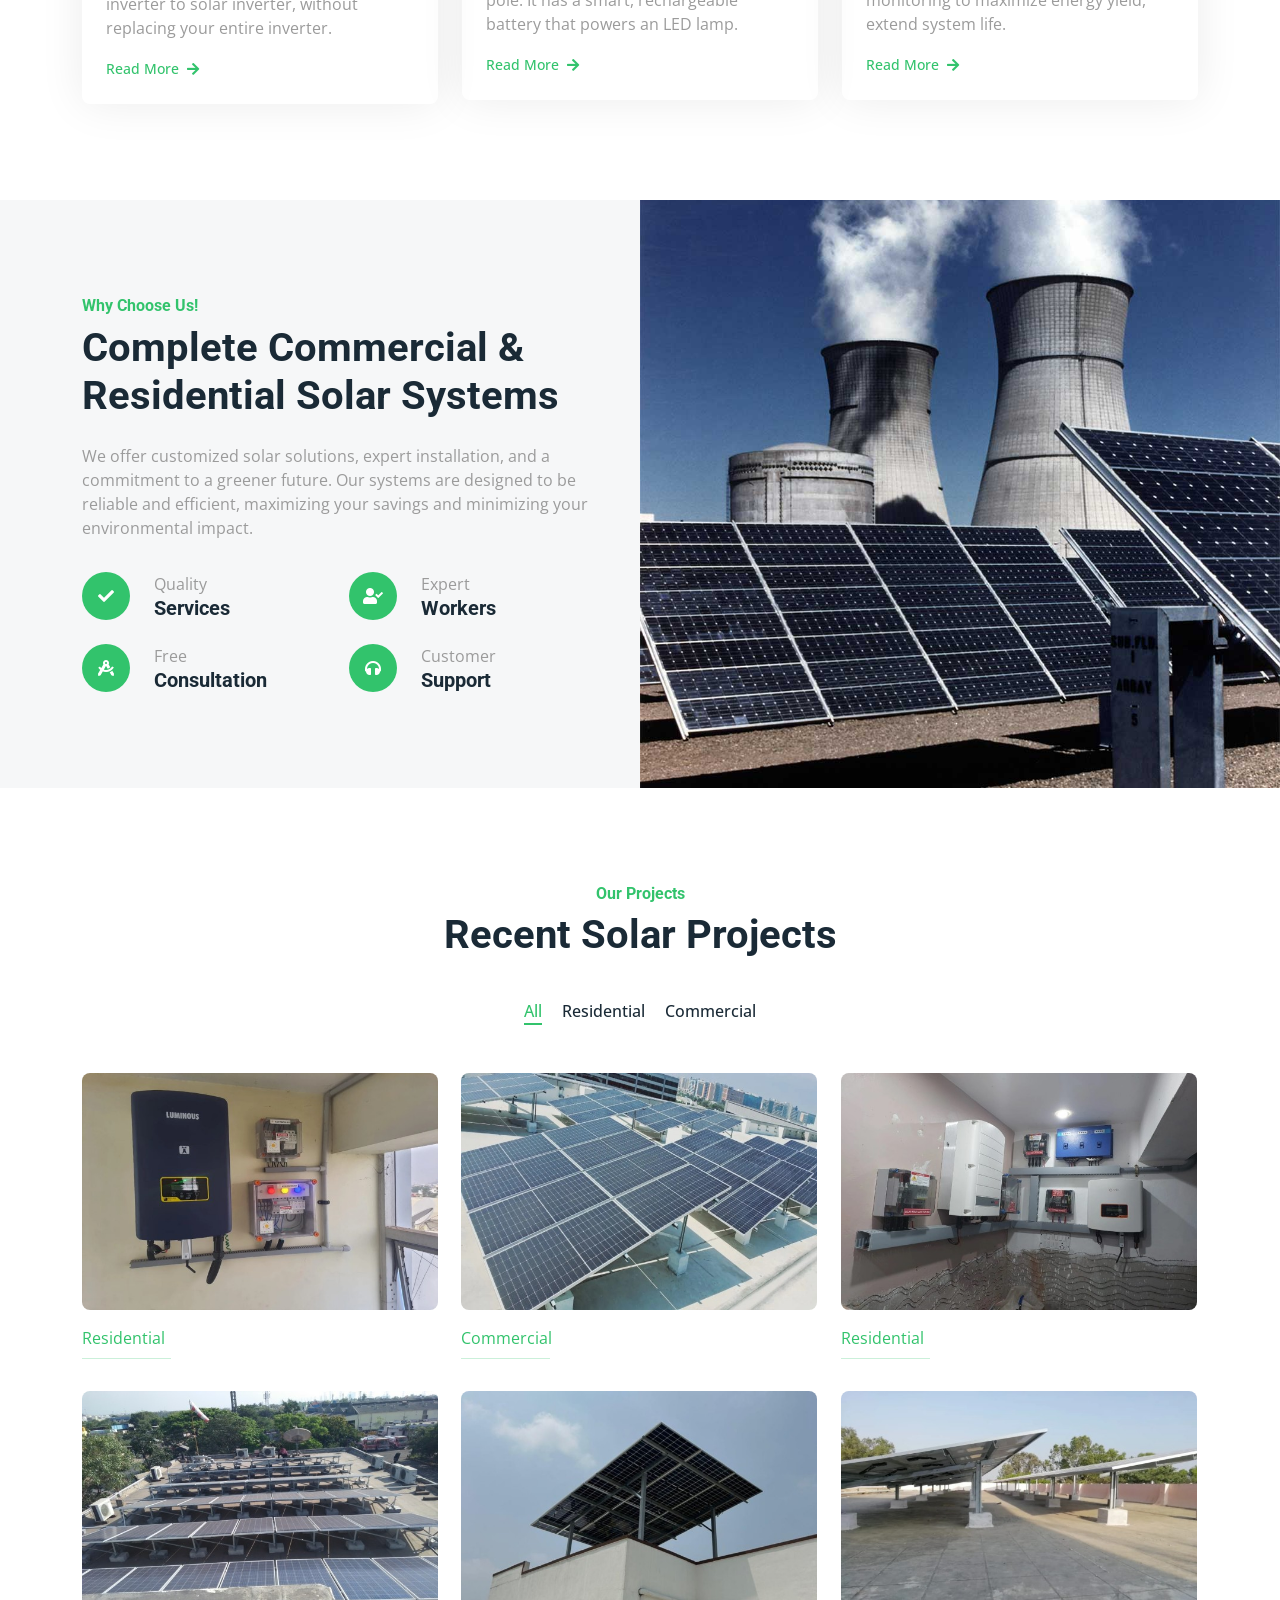
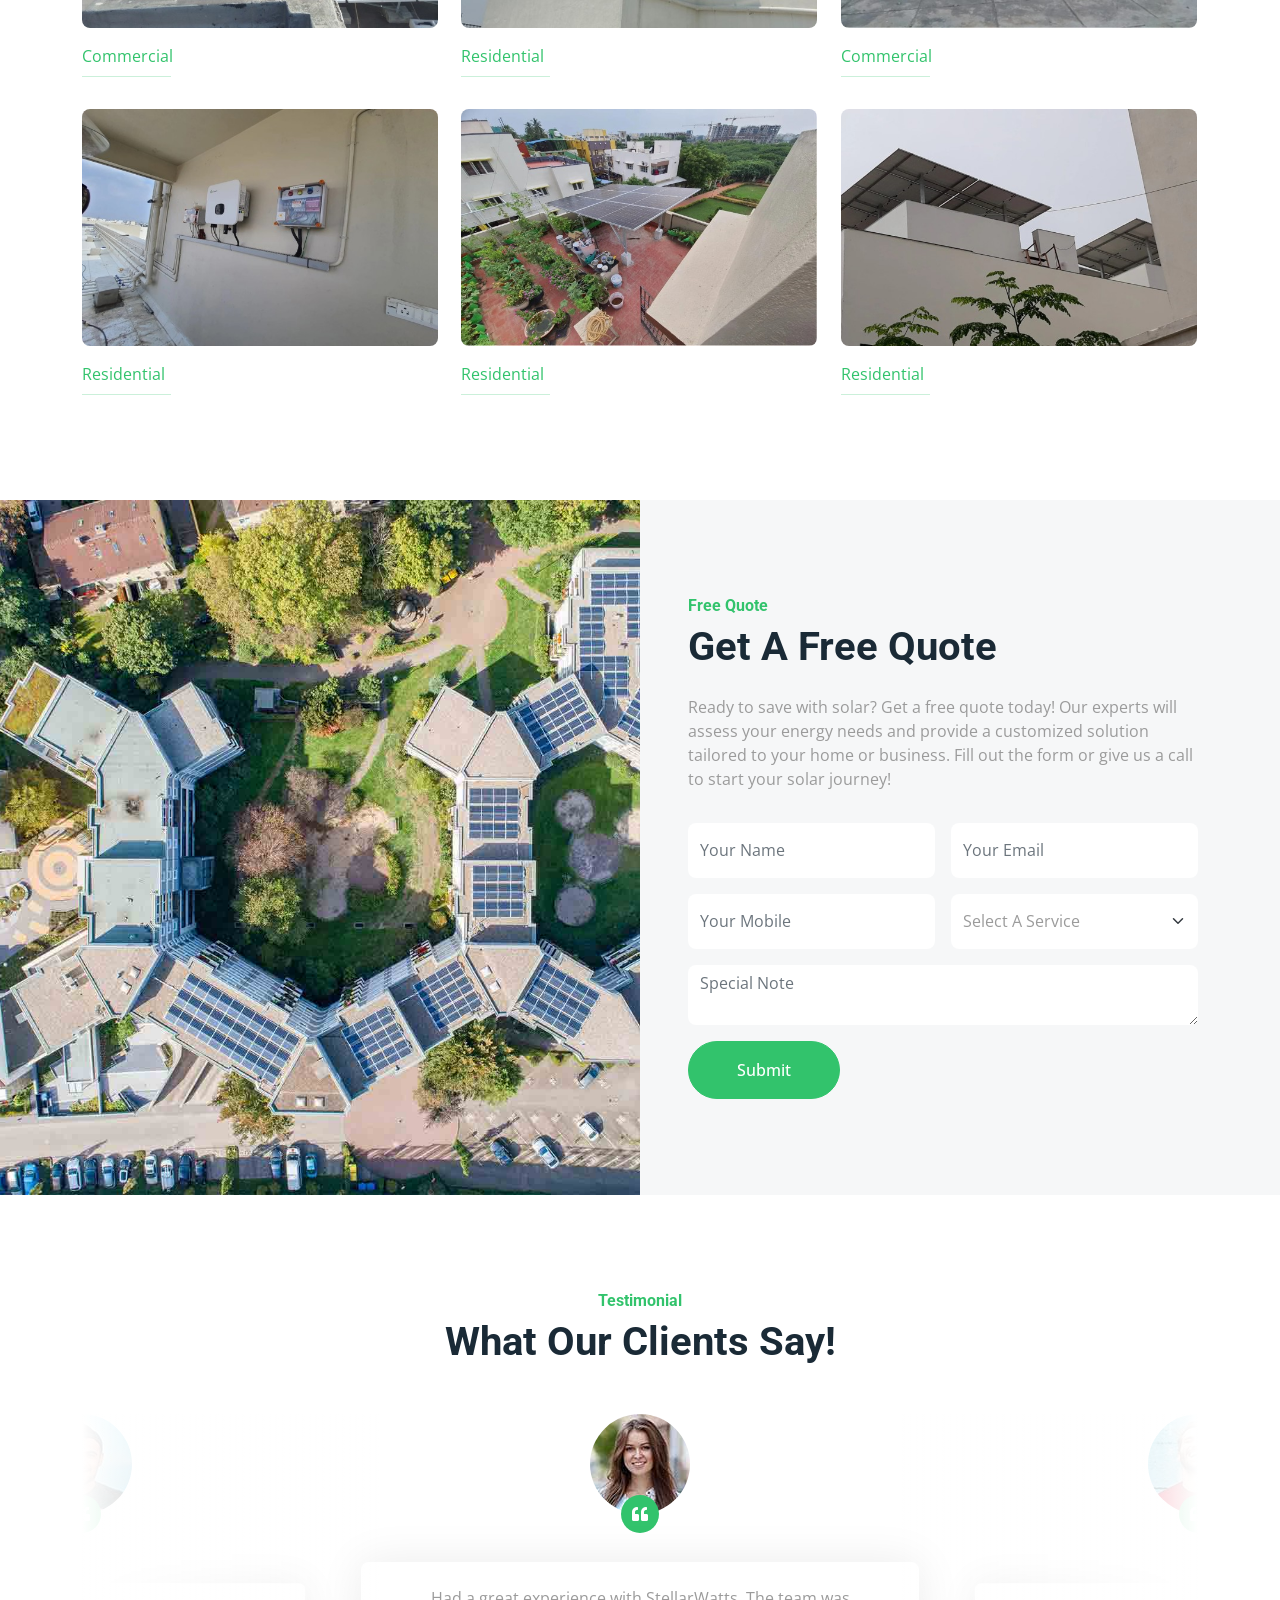
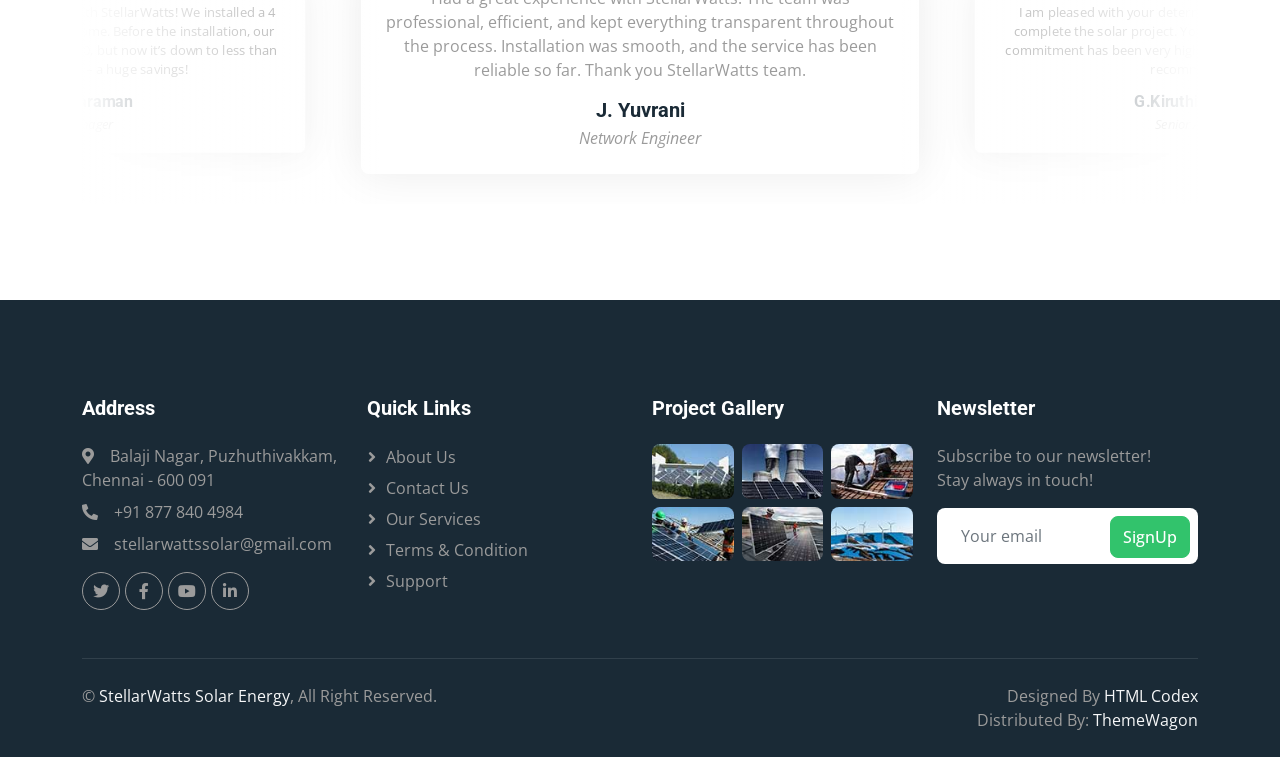
==== commit 56dd4a21: "whatsapp default text correction" ====
--- a/index.html
+++ b/index.html
@@ -766,7 +766,7 @@
     <a href="#" class="btn btn-lg btn-primary btn-lg-square rounded-circle back-to-top"><i class="bi bi-arrow-up"></i></a>
 
     <!-- WhatsApp Chat -->
-    <a class="whatsapp-chat" aria-label="Chat on WhatsApp" href="https://wa.me/918778404984?text=Hello%20there!"><img alt="Chat on WhatsApp" src="img/whatsappbuttongreenlarge.svg" /></a>
+    <a class="whatsapp-chat" aria-label="Chat on WhatsApp" href="https://wa.me/918778404984?text=Hello"><img alt="Chat on WhatsApp" src="img/whatsappbuttongreenlarge.svg" /></a>
 
 
     <!-- JavaScript Libraries -->
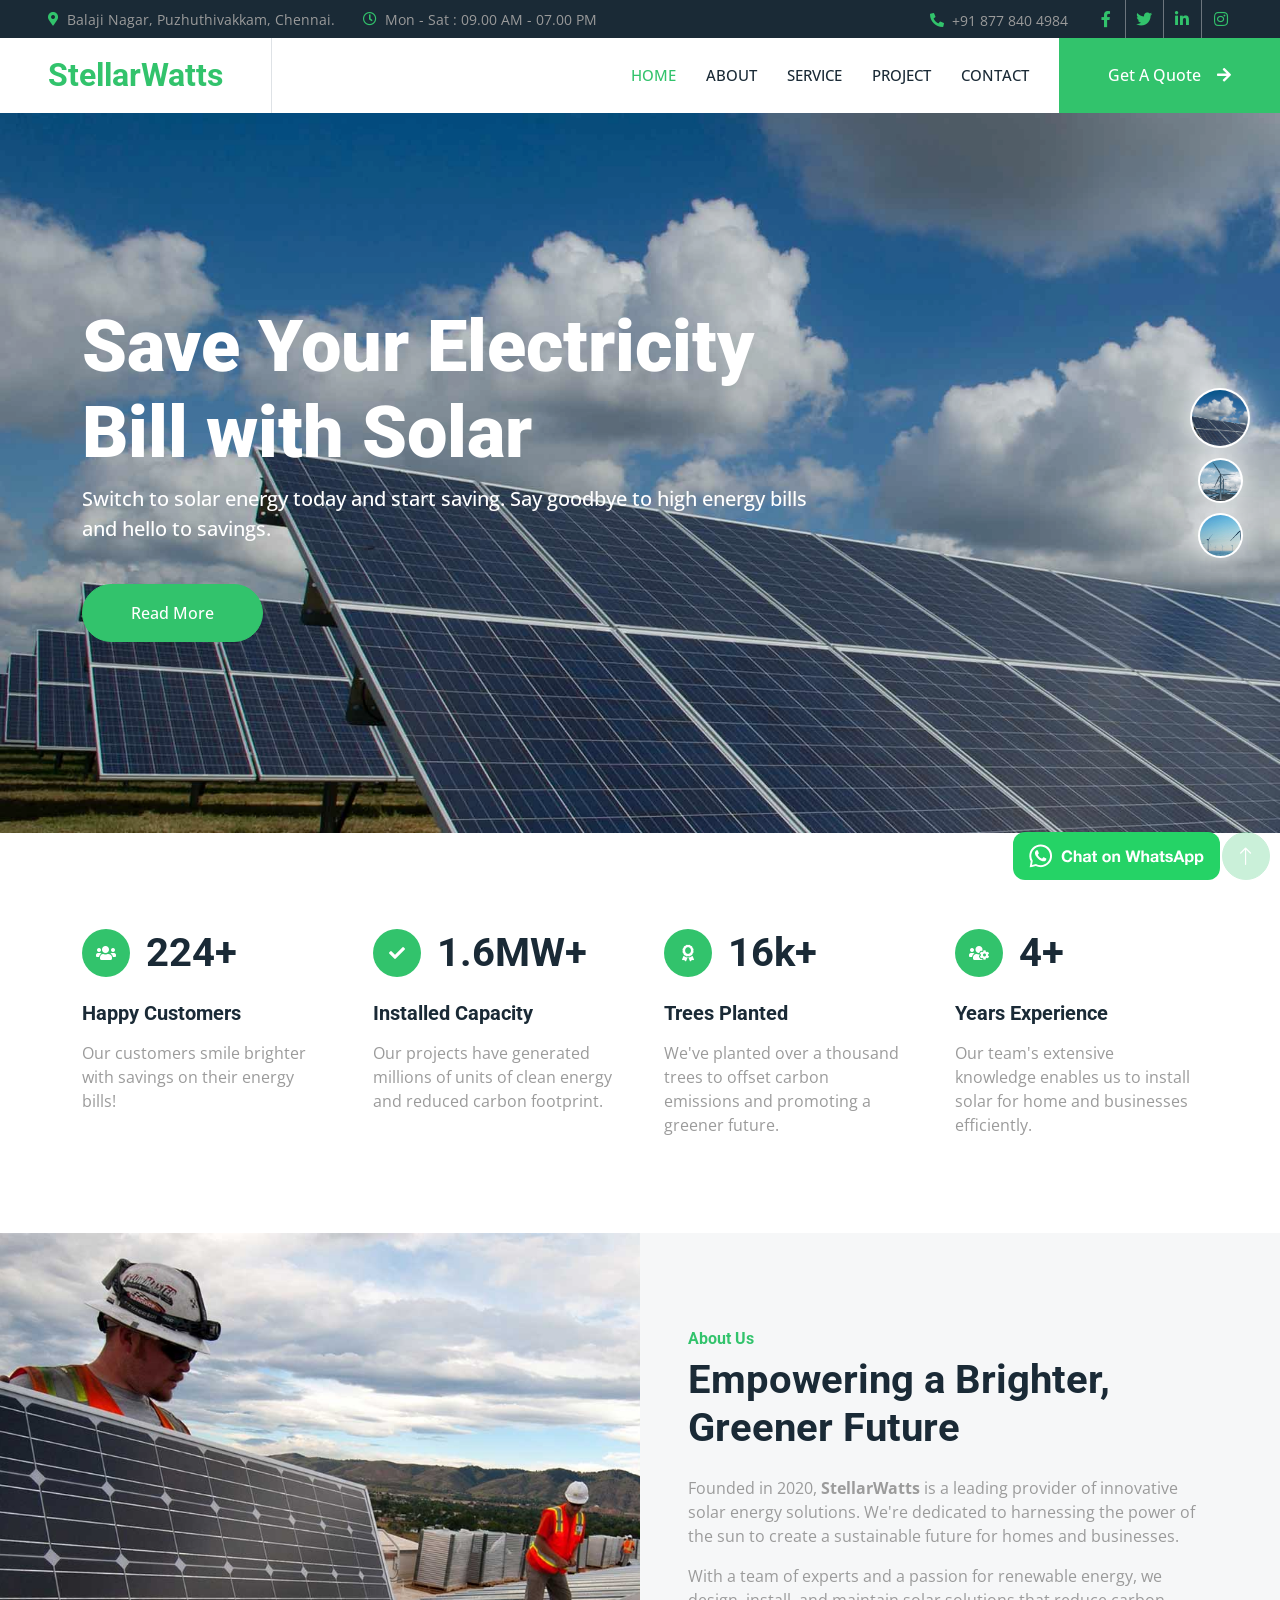
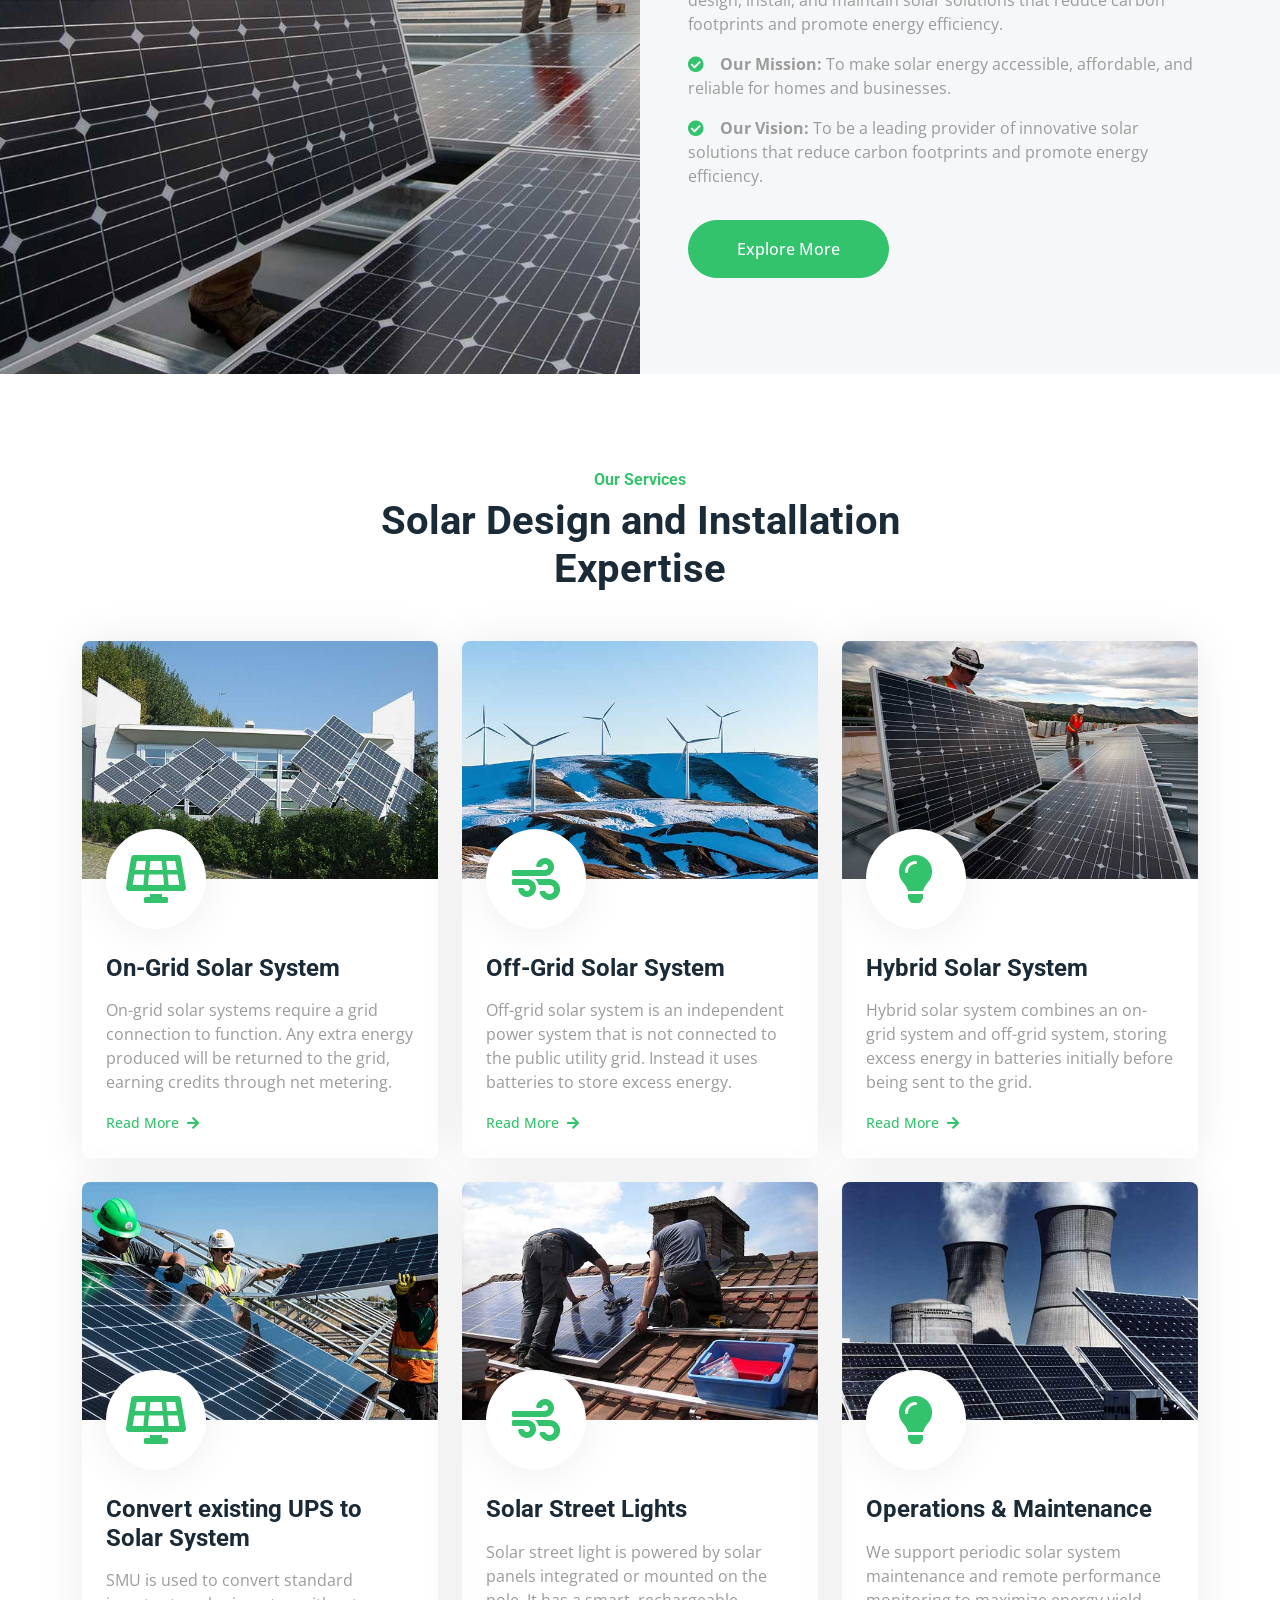
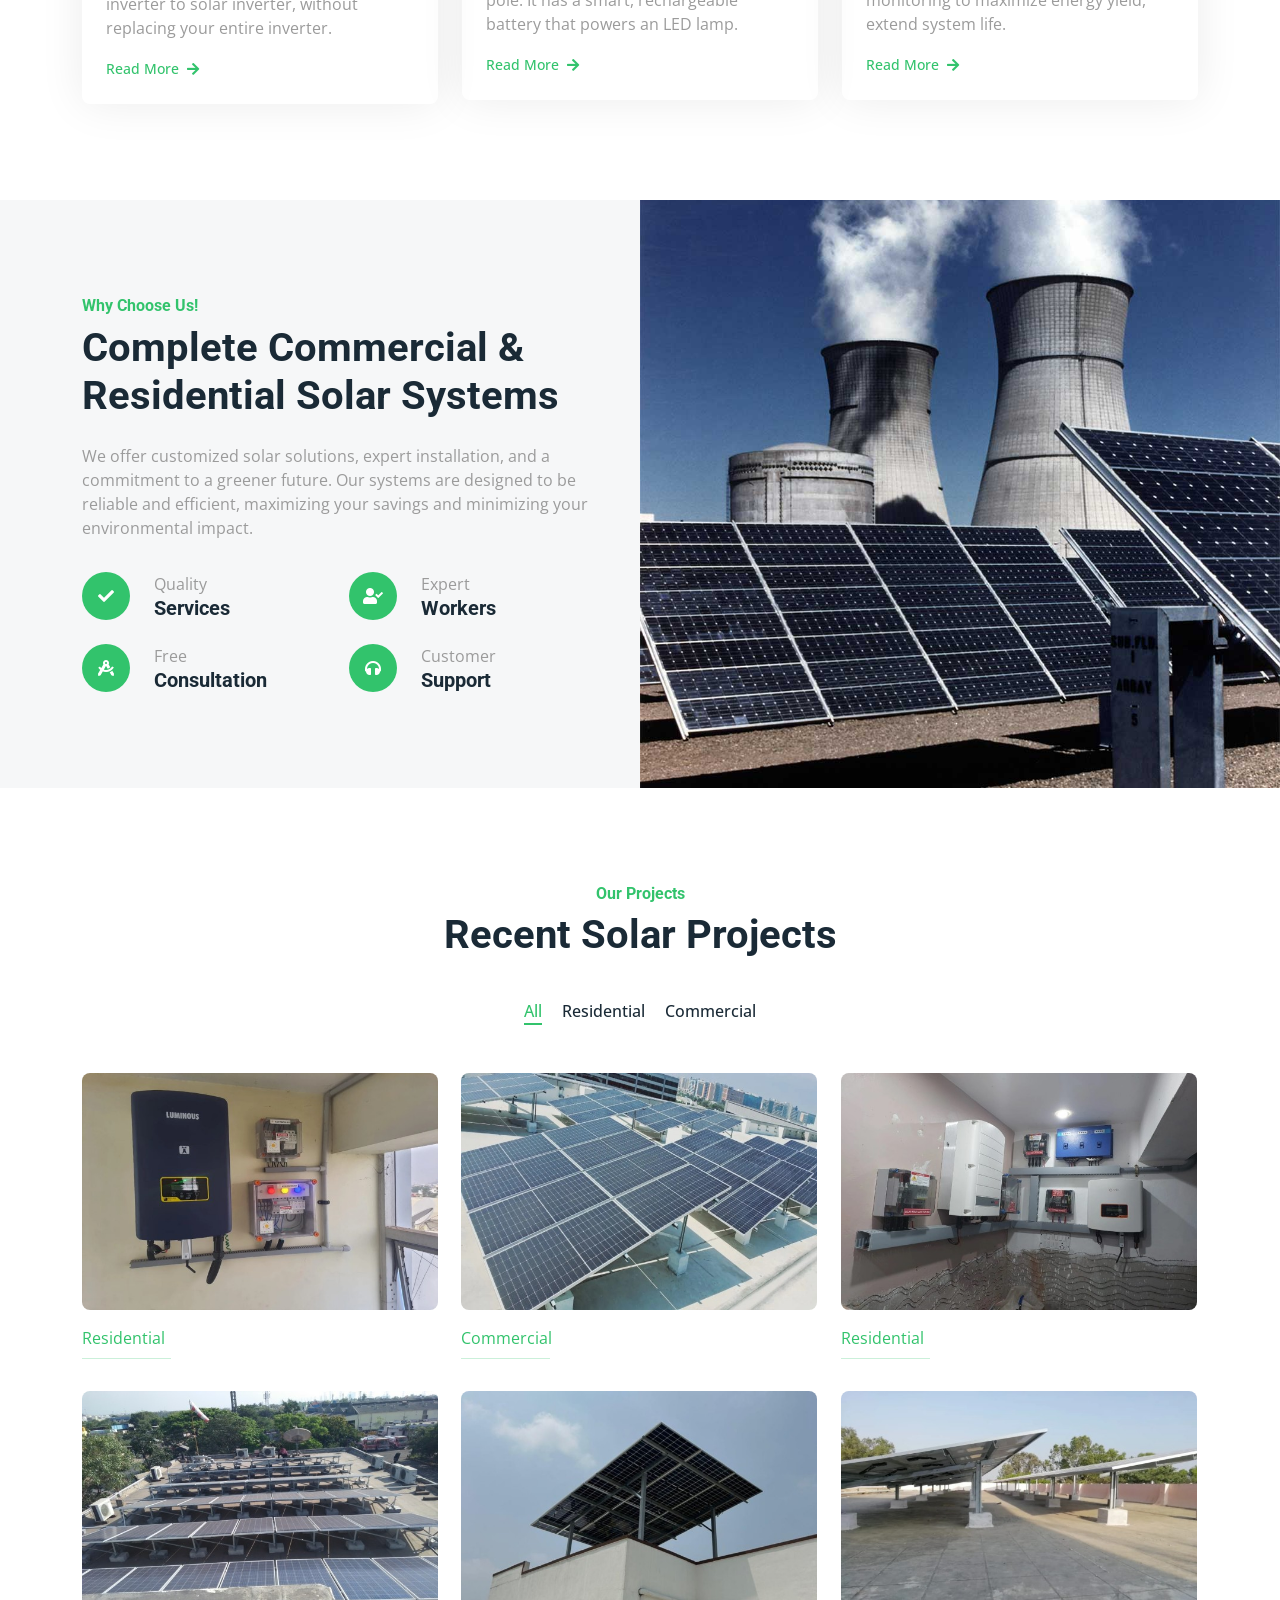
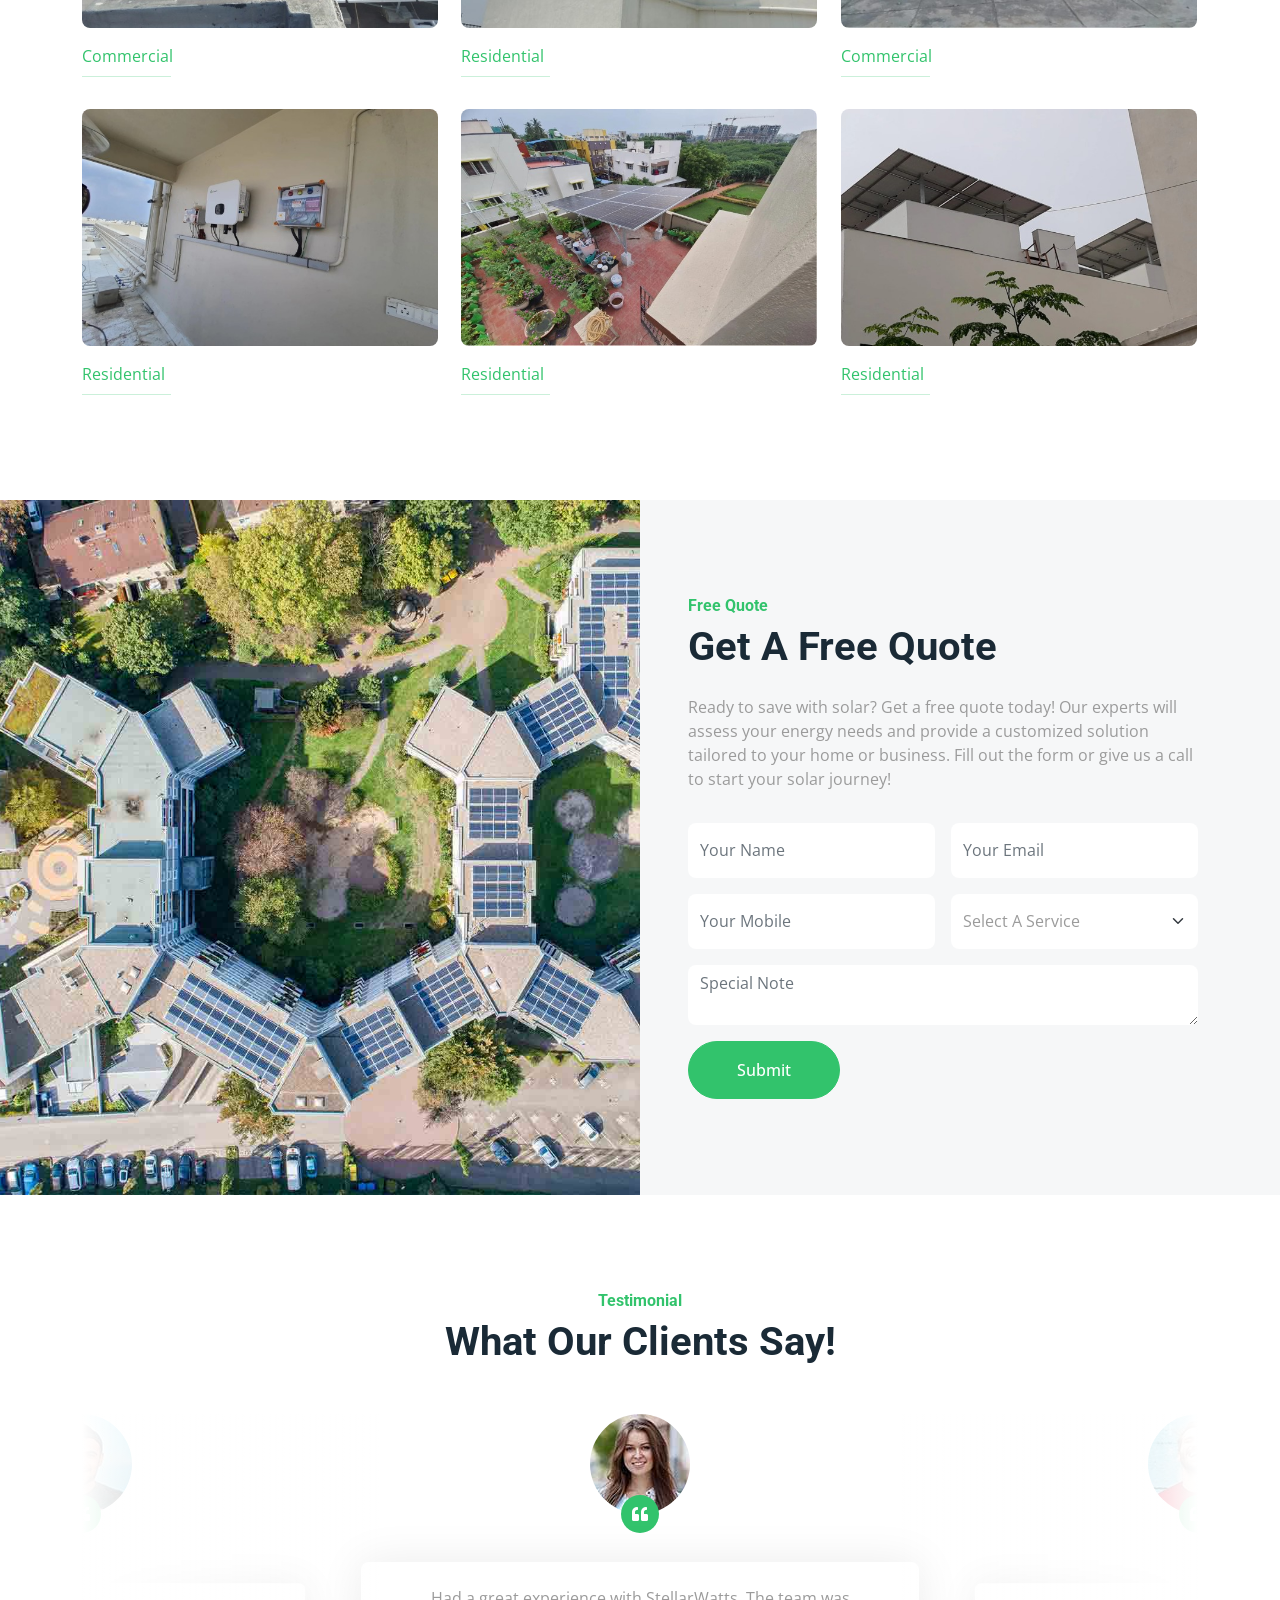
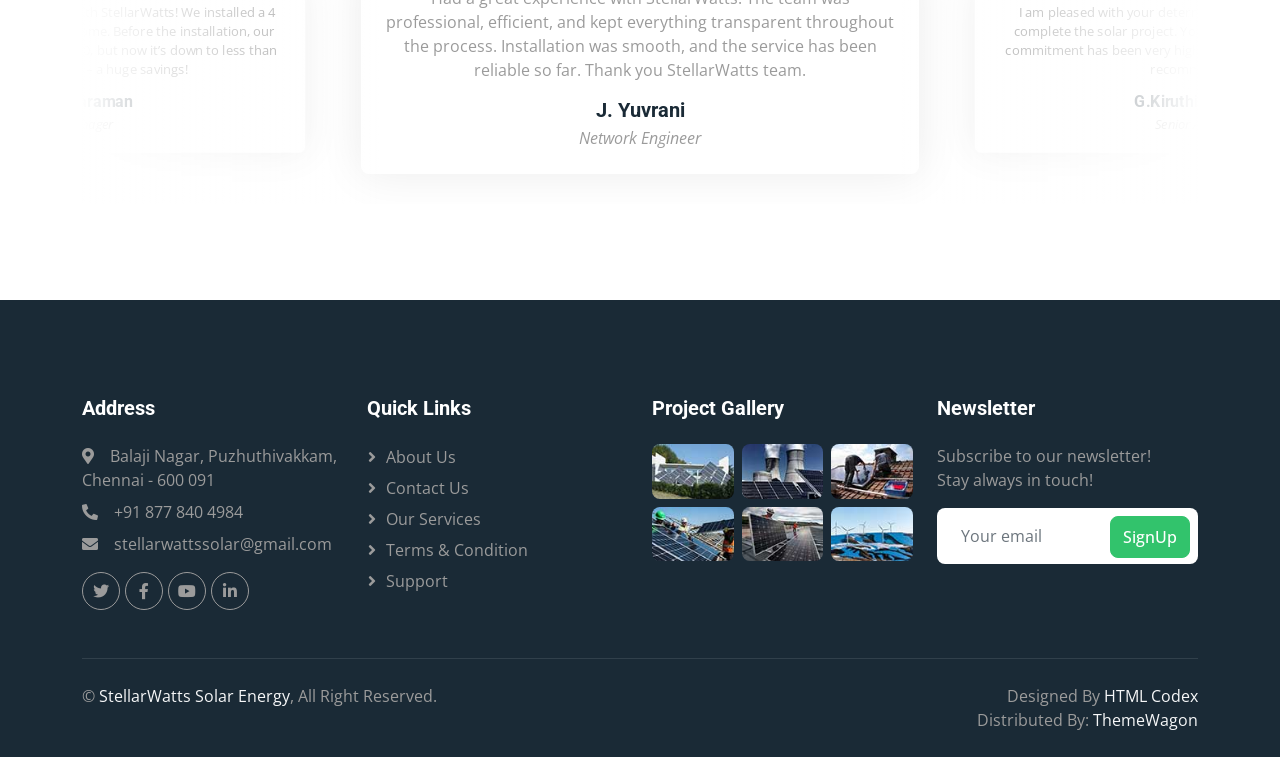
==== commit 5acffe6c: "Renamed div to projects/services." ====
--- a/index.html
+++ b/index.html
@@ -80,8 +80,8 @@
             <div class="navbar-nav ms-auto p-4 p-lg-0">
                 <a href="index.html" class="nav-item nav-link active">Home</a>
                 <a href="#about" class="nav-item nav-link">About</a>
-                <a href="#service" class="nav-item nav-link">Service</a>
-                <a href="#our-project" class="nav-item nav-link">Project</a>
+                <a href="#services" class="nav-item nav-link">Service</a>
+                <a href="#projects" class="nav-item nav-link">Project</a>
                 <!--<div class="nav-item dropdown">
                     <a href="#" class="nav-link dropdown-toggle" data-bs-toggle="dropdown">Pages</a>
                     <div class="dropdown-menu bg-light m-0">
@@ -227,7 +227,7 @@
     </div>
     <!-- About End -->
     <!-- Service Start -->
-    <div id="service" class="container-xxl py-5">
+    <div id="services" class="container-xxl py-5">
         <div class="container">
             <div class="text-center mx-auto mb-5 wow fadeInUp" data-wow-delay="0.1s" style="max-width: 600px;">
                 <h6 class="text-primary">Our Services</h6>
@@ -387,7 +387,7 @@
     </div>
     <!-- Feature End -->
     <!-- Projects Start -->
-    <div id="our-project" class="container-xxl py-5">
+    <div id="projects" class="container-xxl py-5">
         <div class="container">
             <div class="text-center mx-auto mb-5 wow fadeInUp" data-wow-delay="0.1s" style="max-width: 600px;">
                 <h6 class="text-primary">Our Projects</h6>
@@ -709,7 +709,7 @@
                     <h5 class="text-white mb-4">Quick Links</h5>
                     <a class="btn btn-link" href="#about">About Us</a>
                     <a class="btn btn-link" href="contact.html">Contact Us</a>
-                    <a class="btn btn-link" href="#service">Our Services</a>
+                    <a class="btn btn-link" href="#services">Our Services</a>
                     <a class="btn btn-link" href="">Terms & Condition</a>
                     <a class="btn btn-link" href="">Support</a>
                 </div>
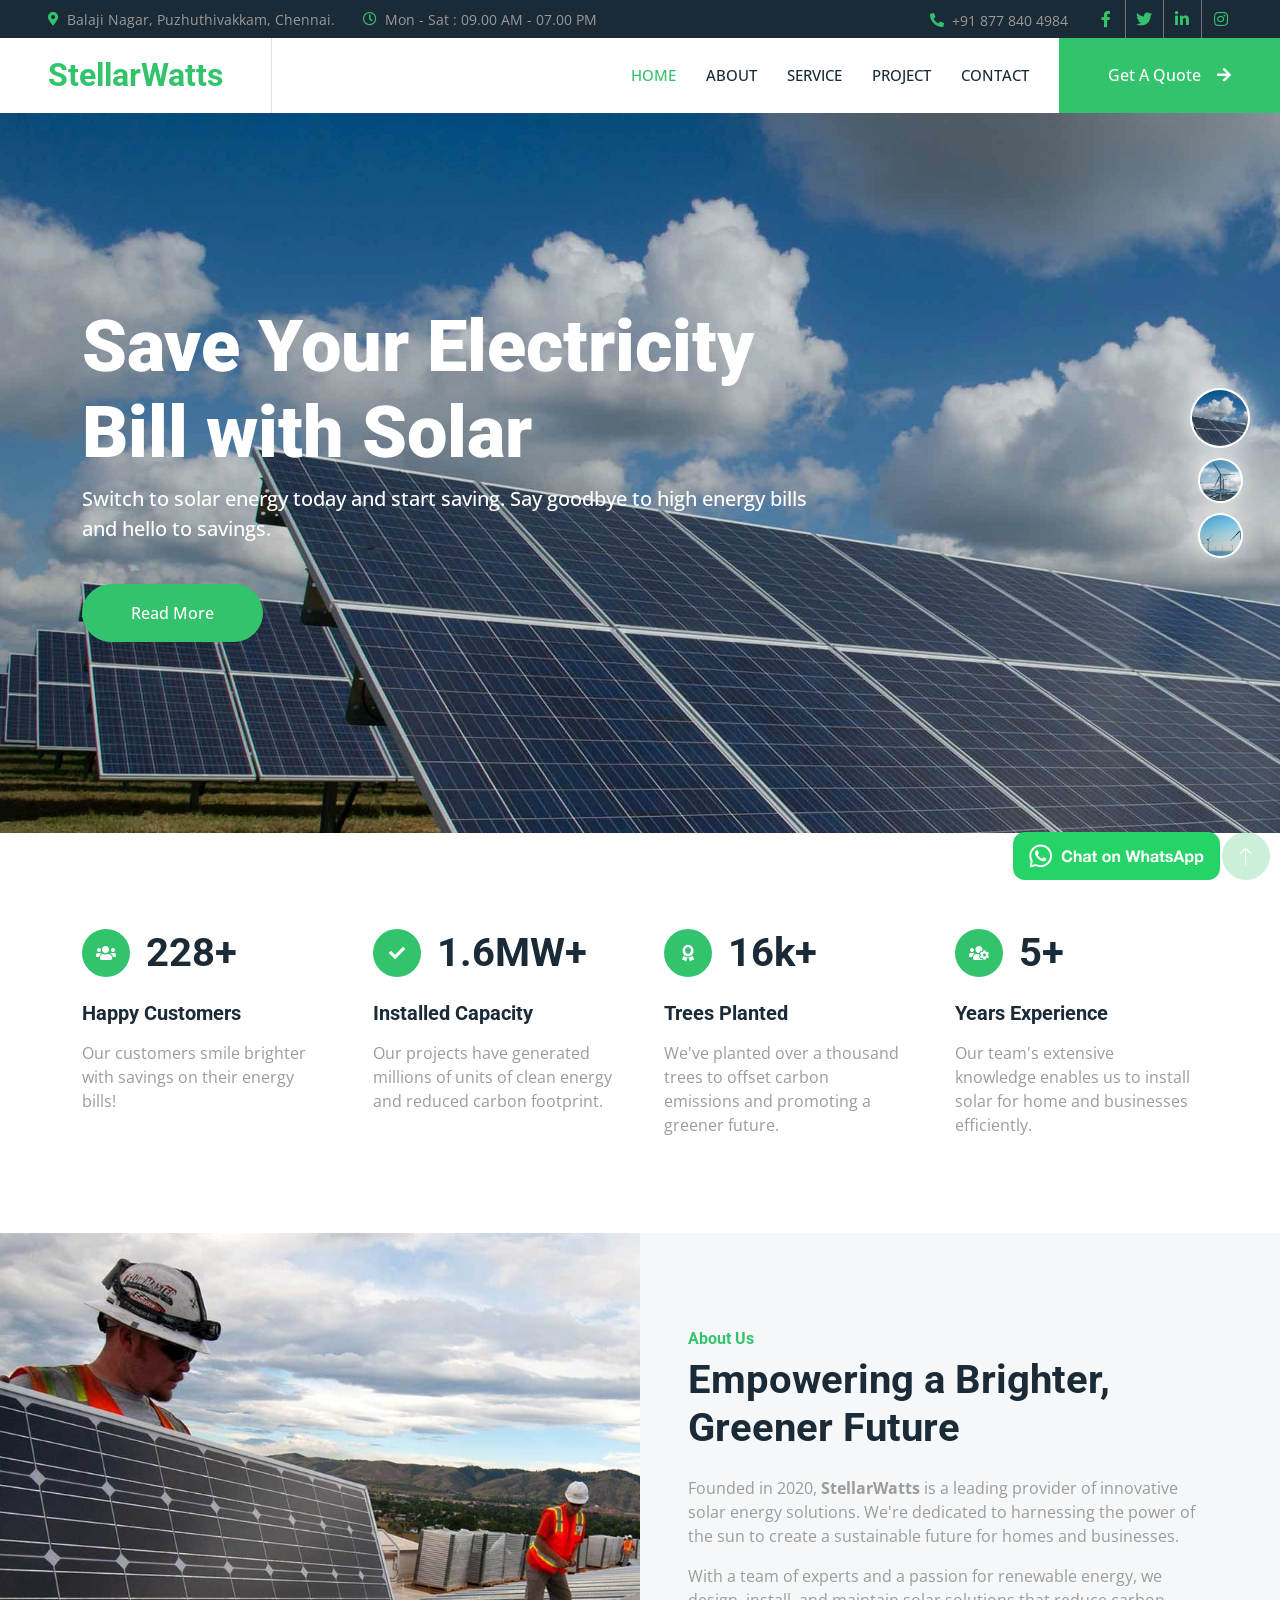
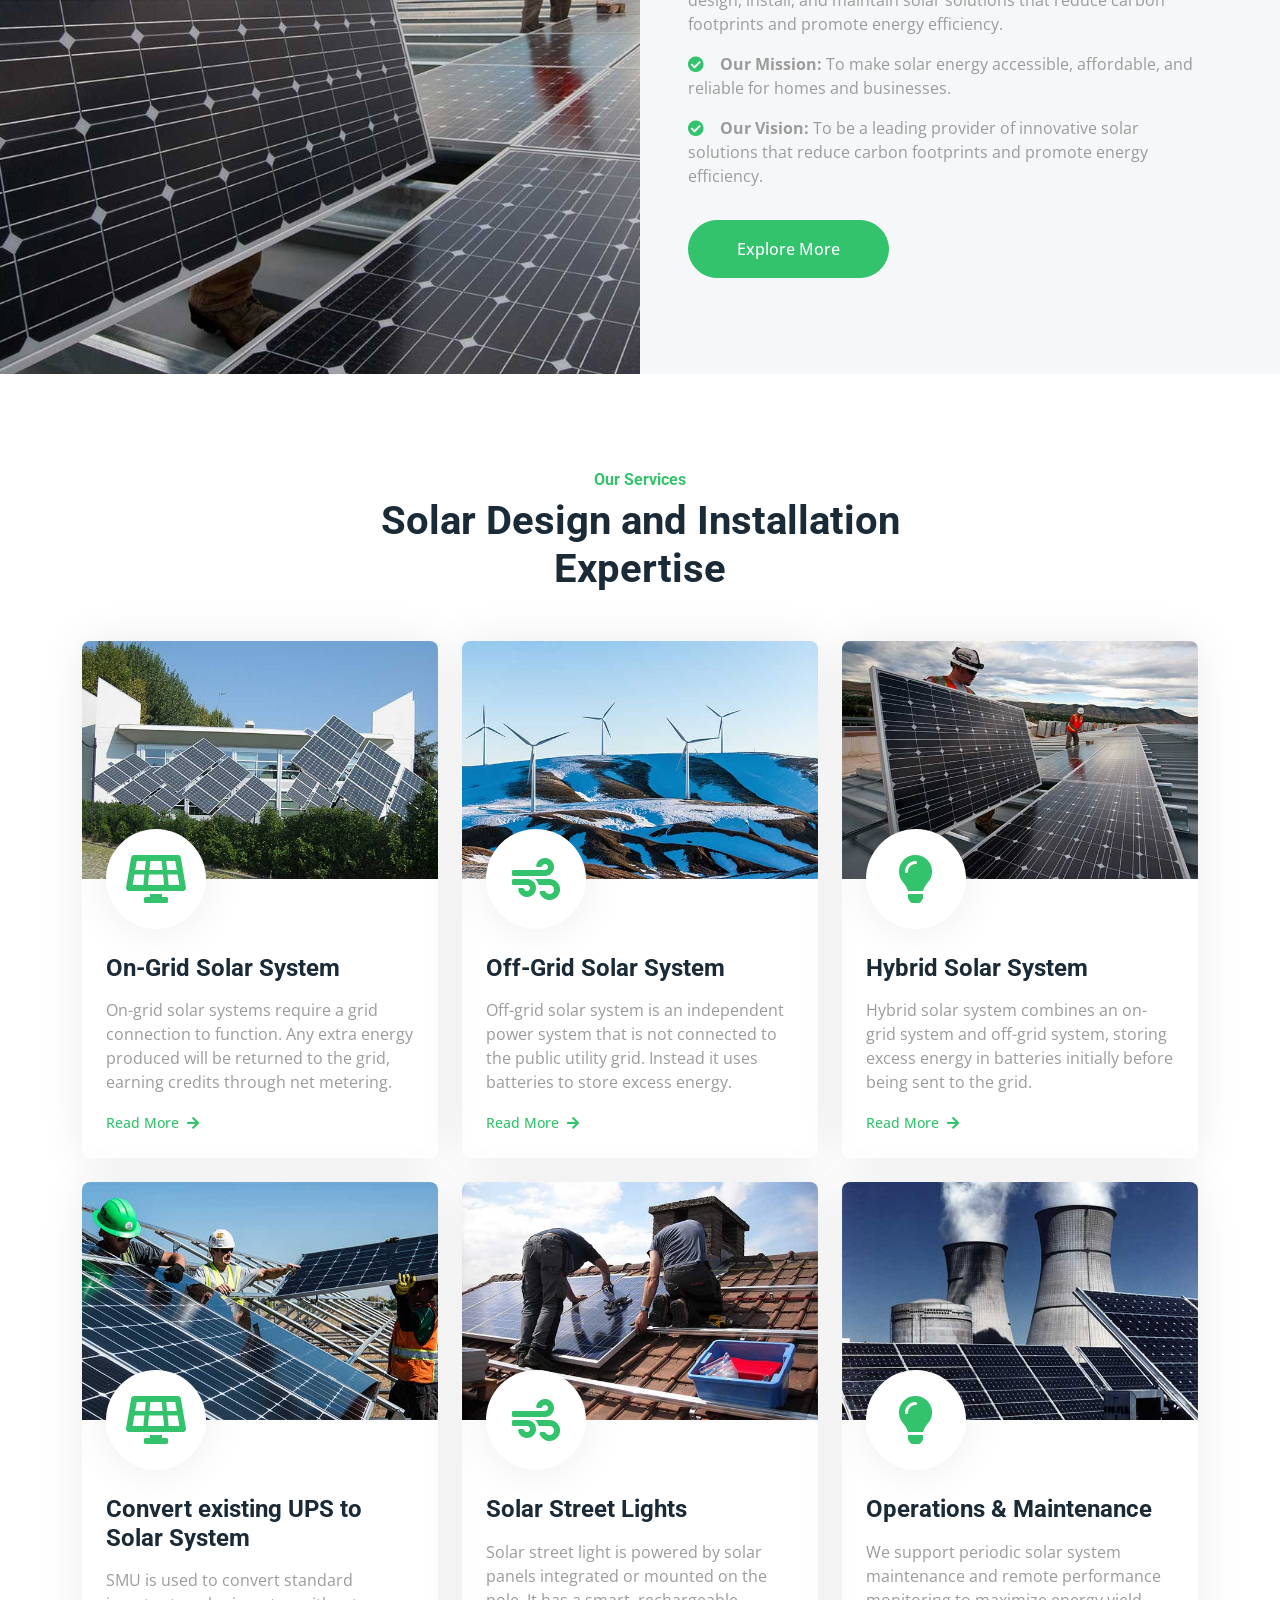
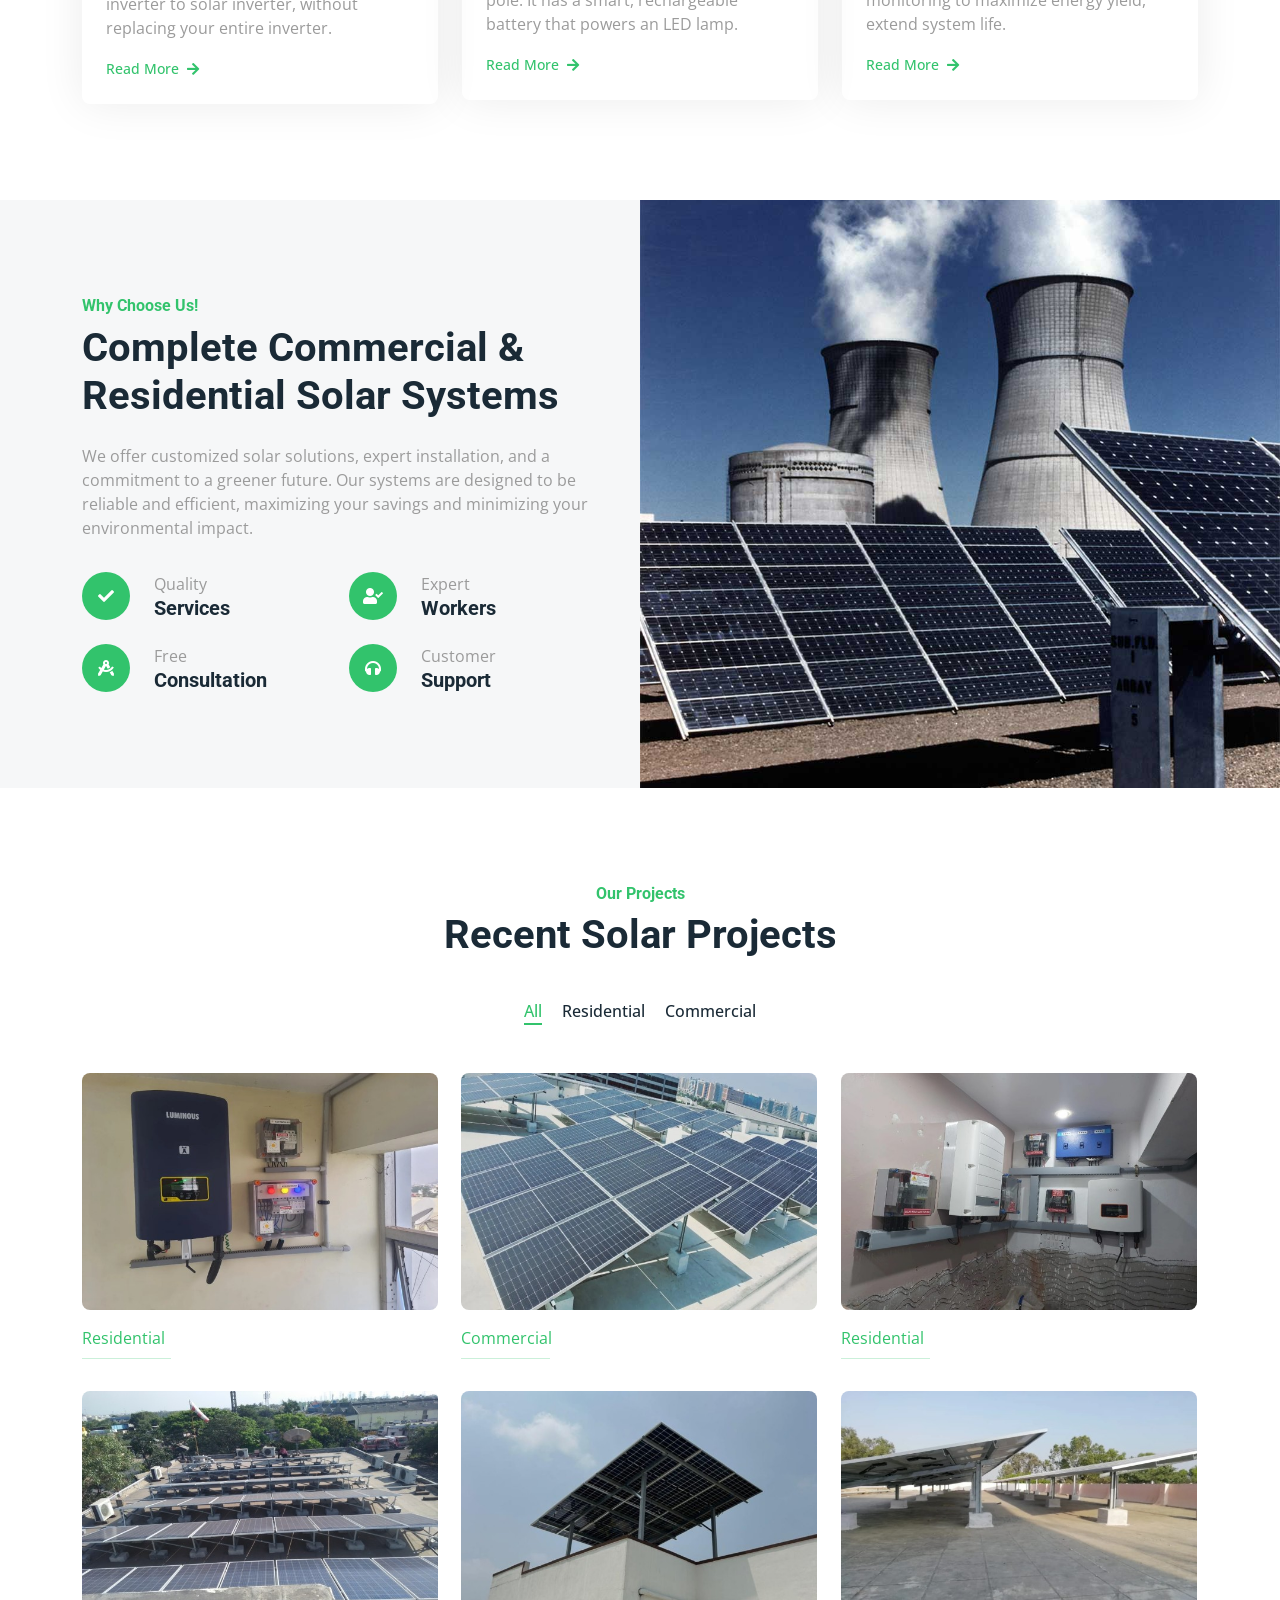
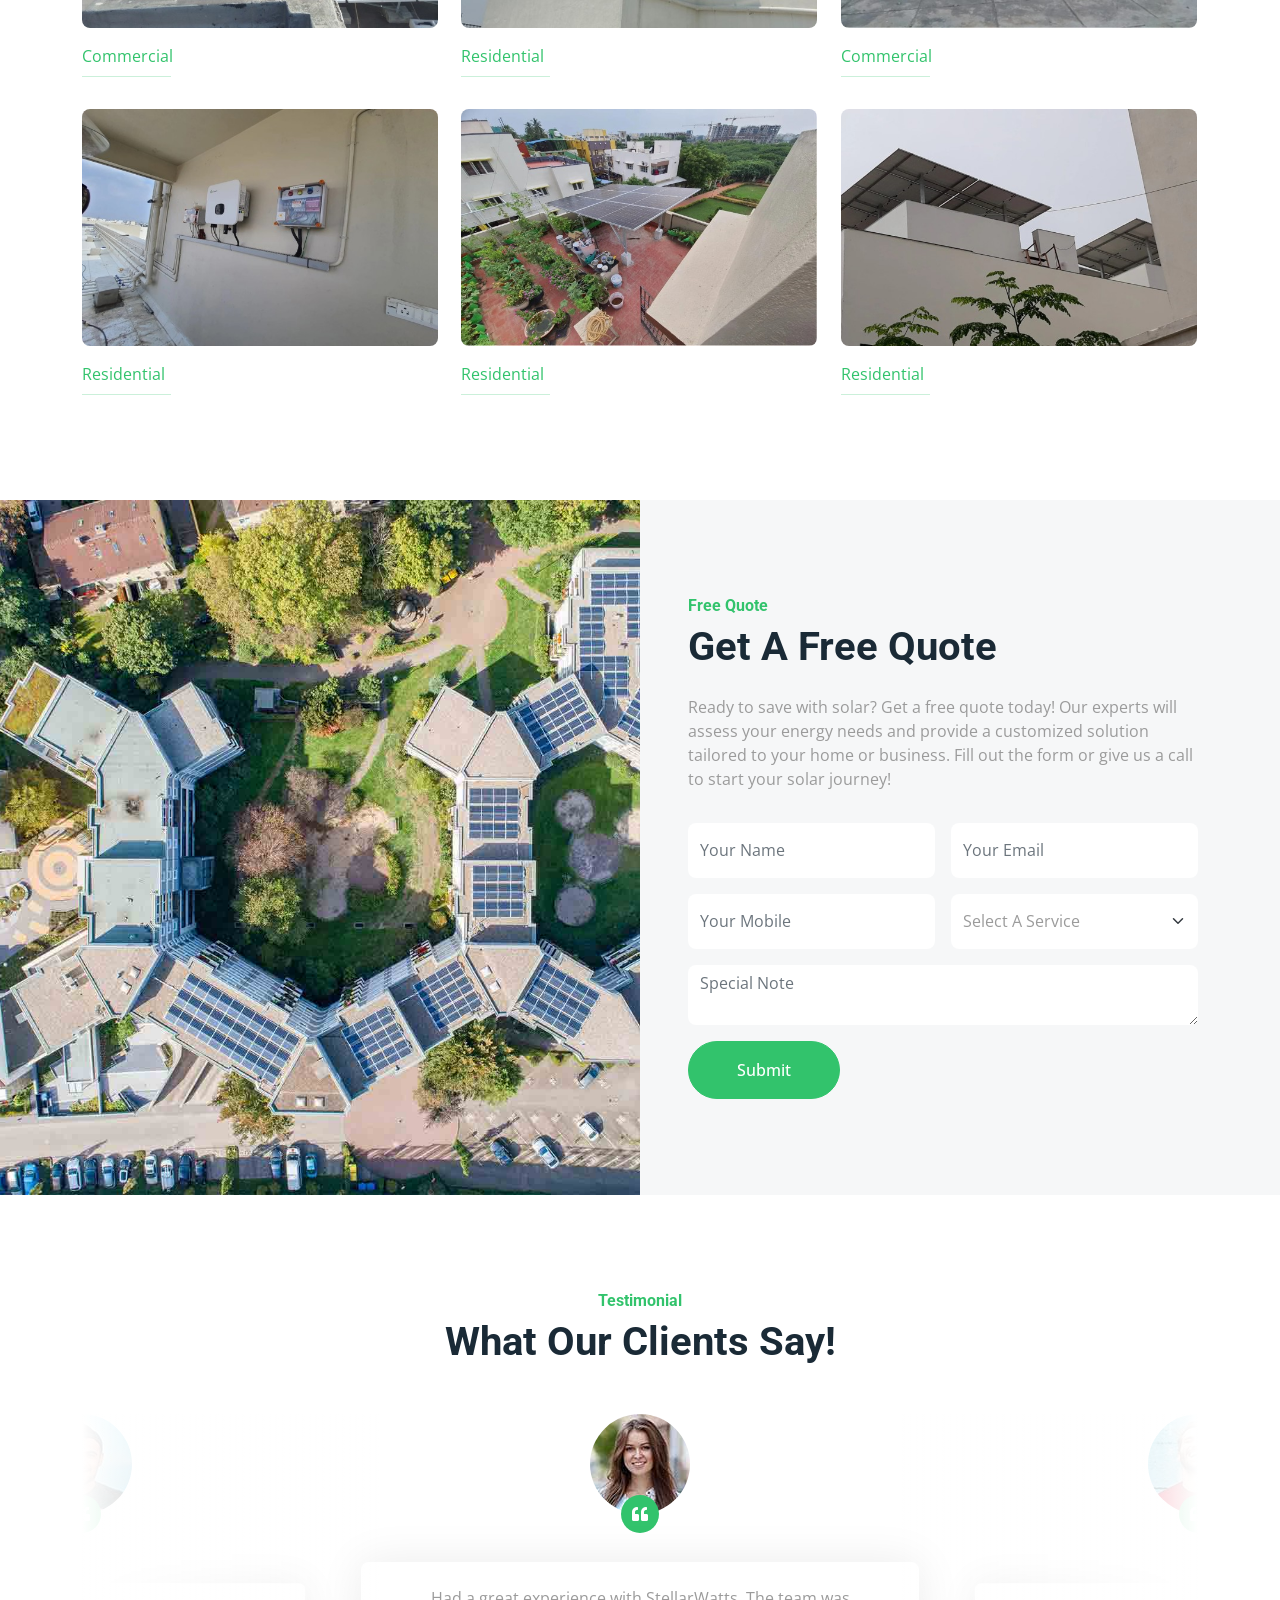
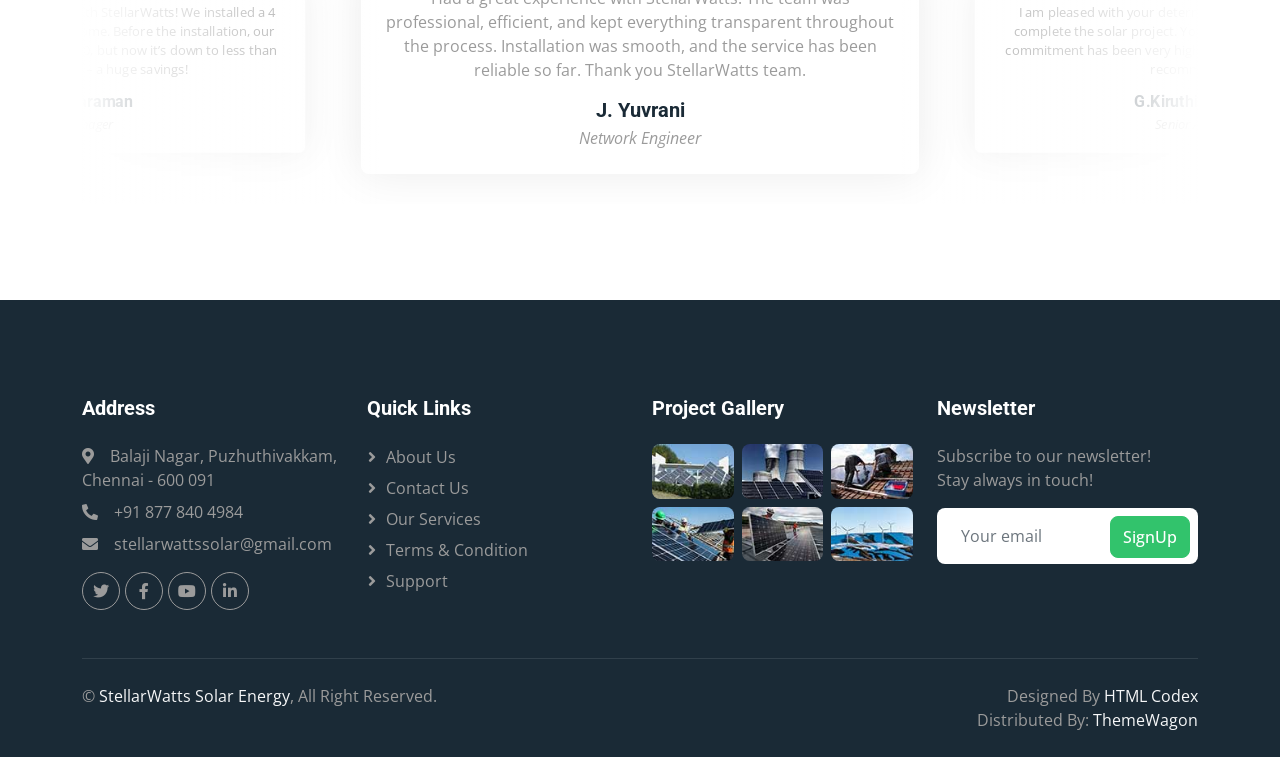
==== commit 0ec0cf6d: "Renamed the webpage title." ====
--- a/index.html
+++ b/index.html
@@ -3,7 +3,7 @@
 
 <head>
     <meta charset="utf-8">
-    <title>StellarWatts - Renewable Energy Website Template</title>
+    <title>StellarWatts - Leading Solar Company in Chennai</title>
     <meta content="width=device-width, initial-scale=1.0" name="viewport">
     <meta content="" name="keywords">
     <meta content="" name="description">
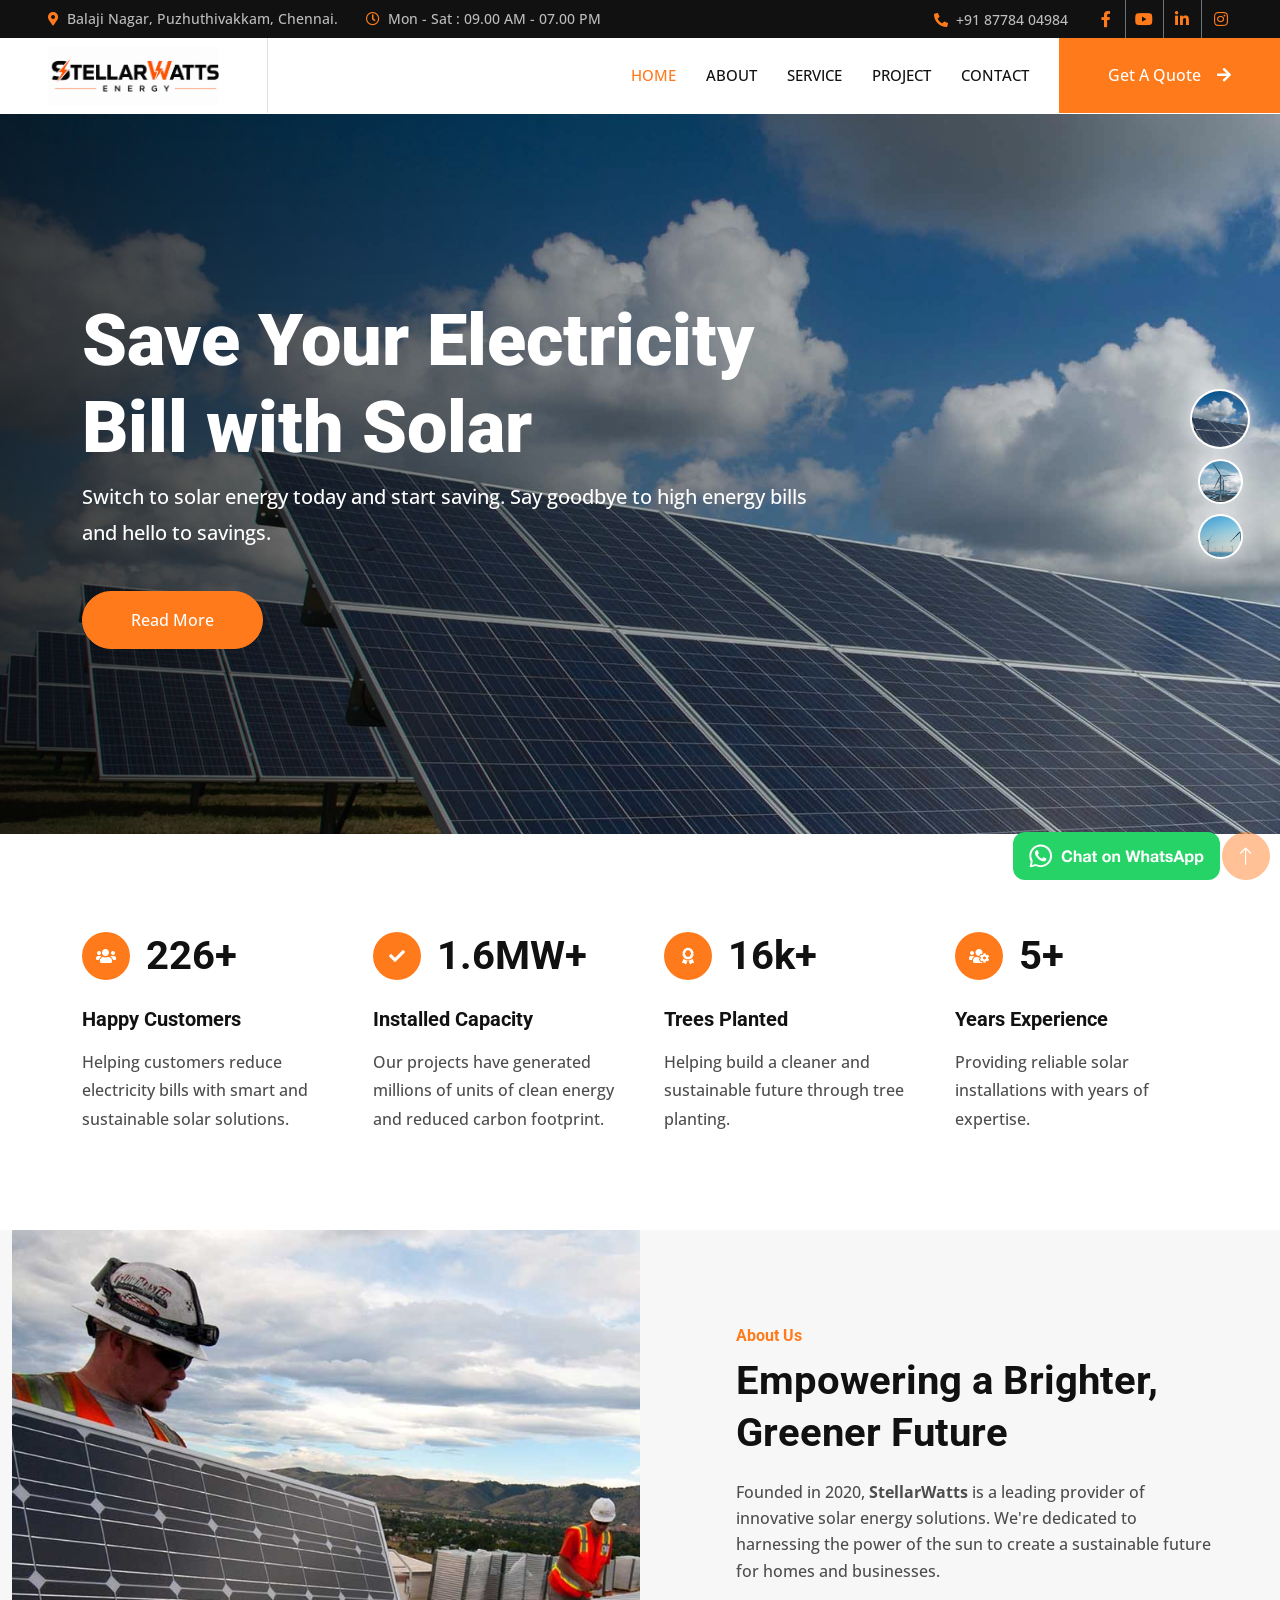
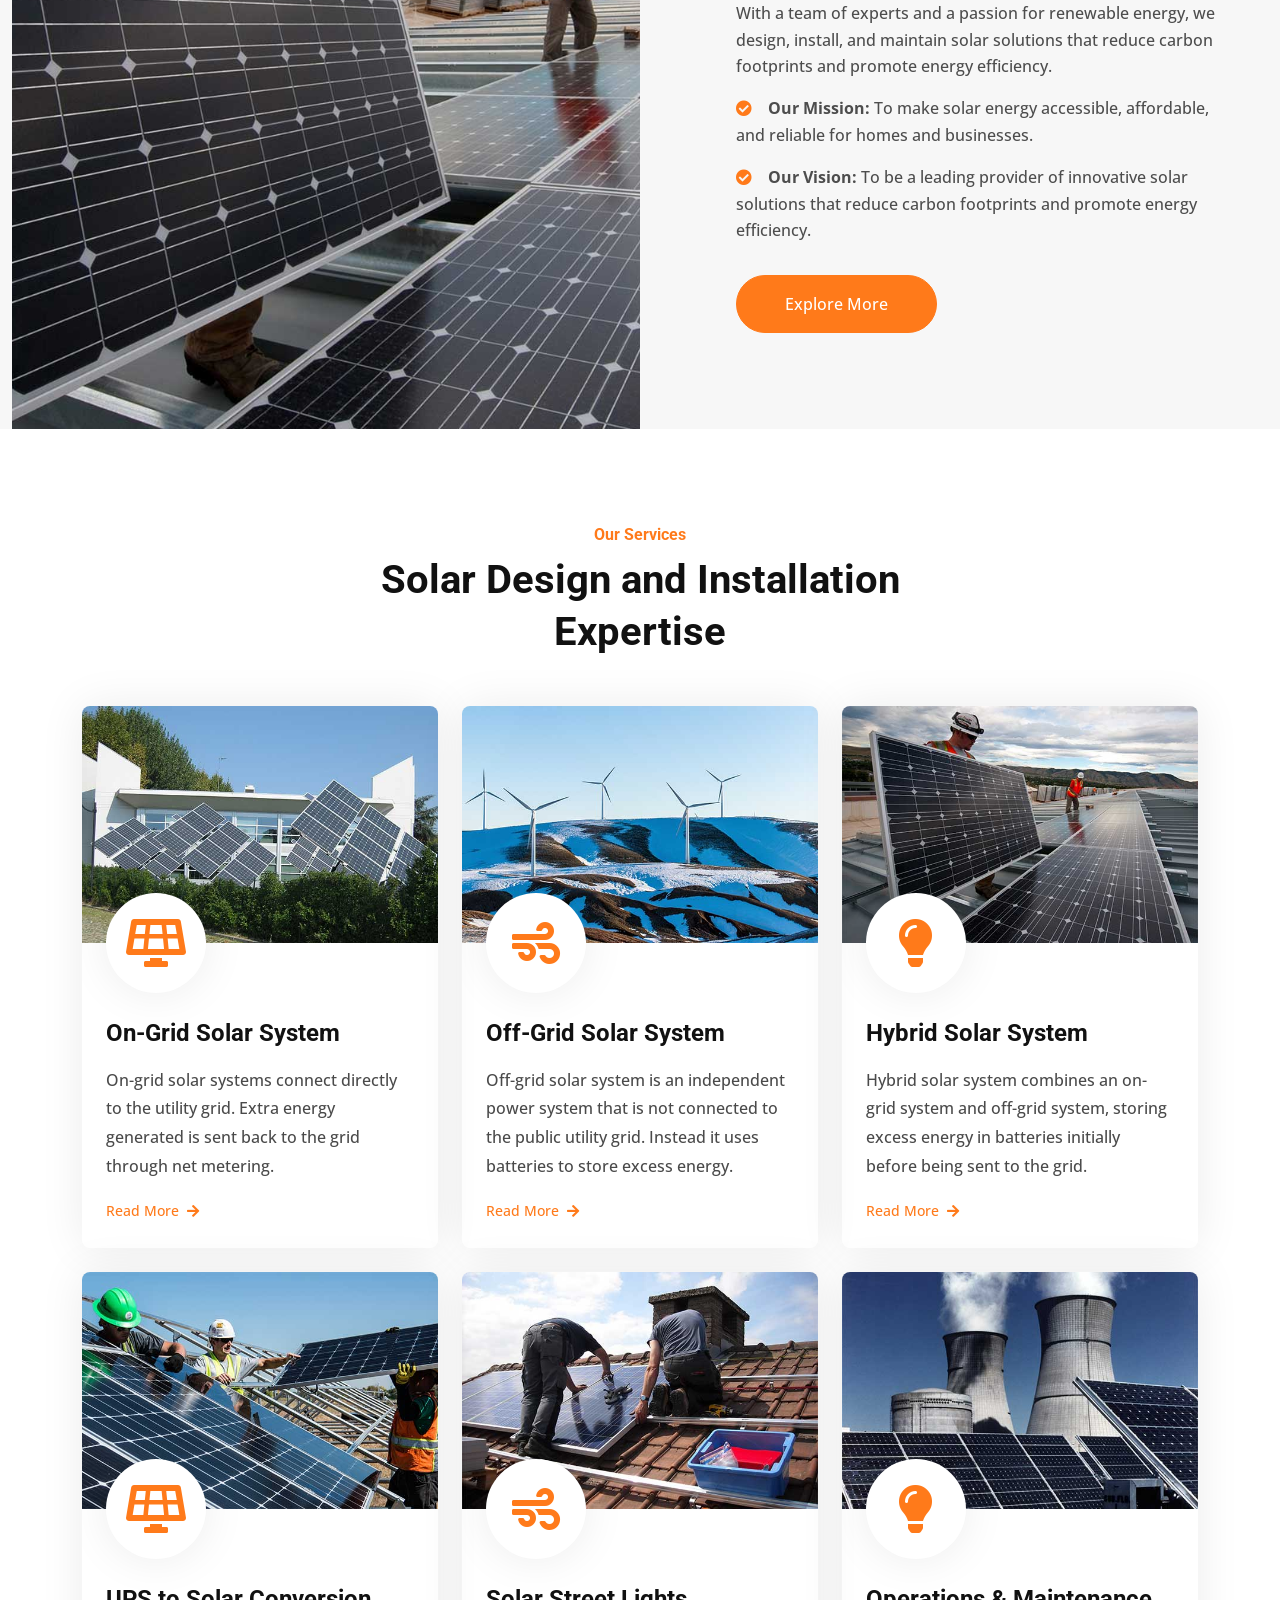
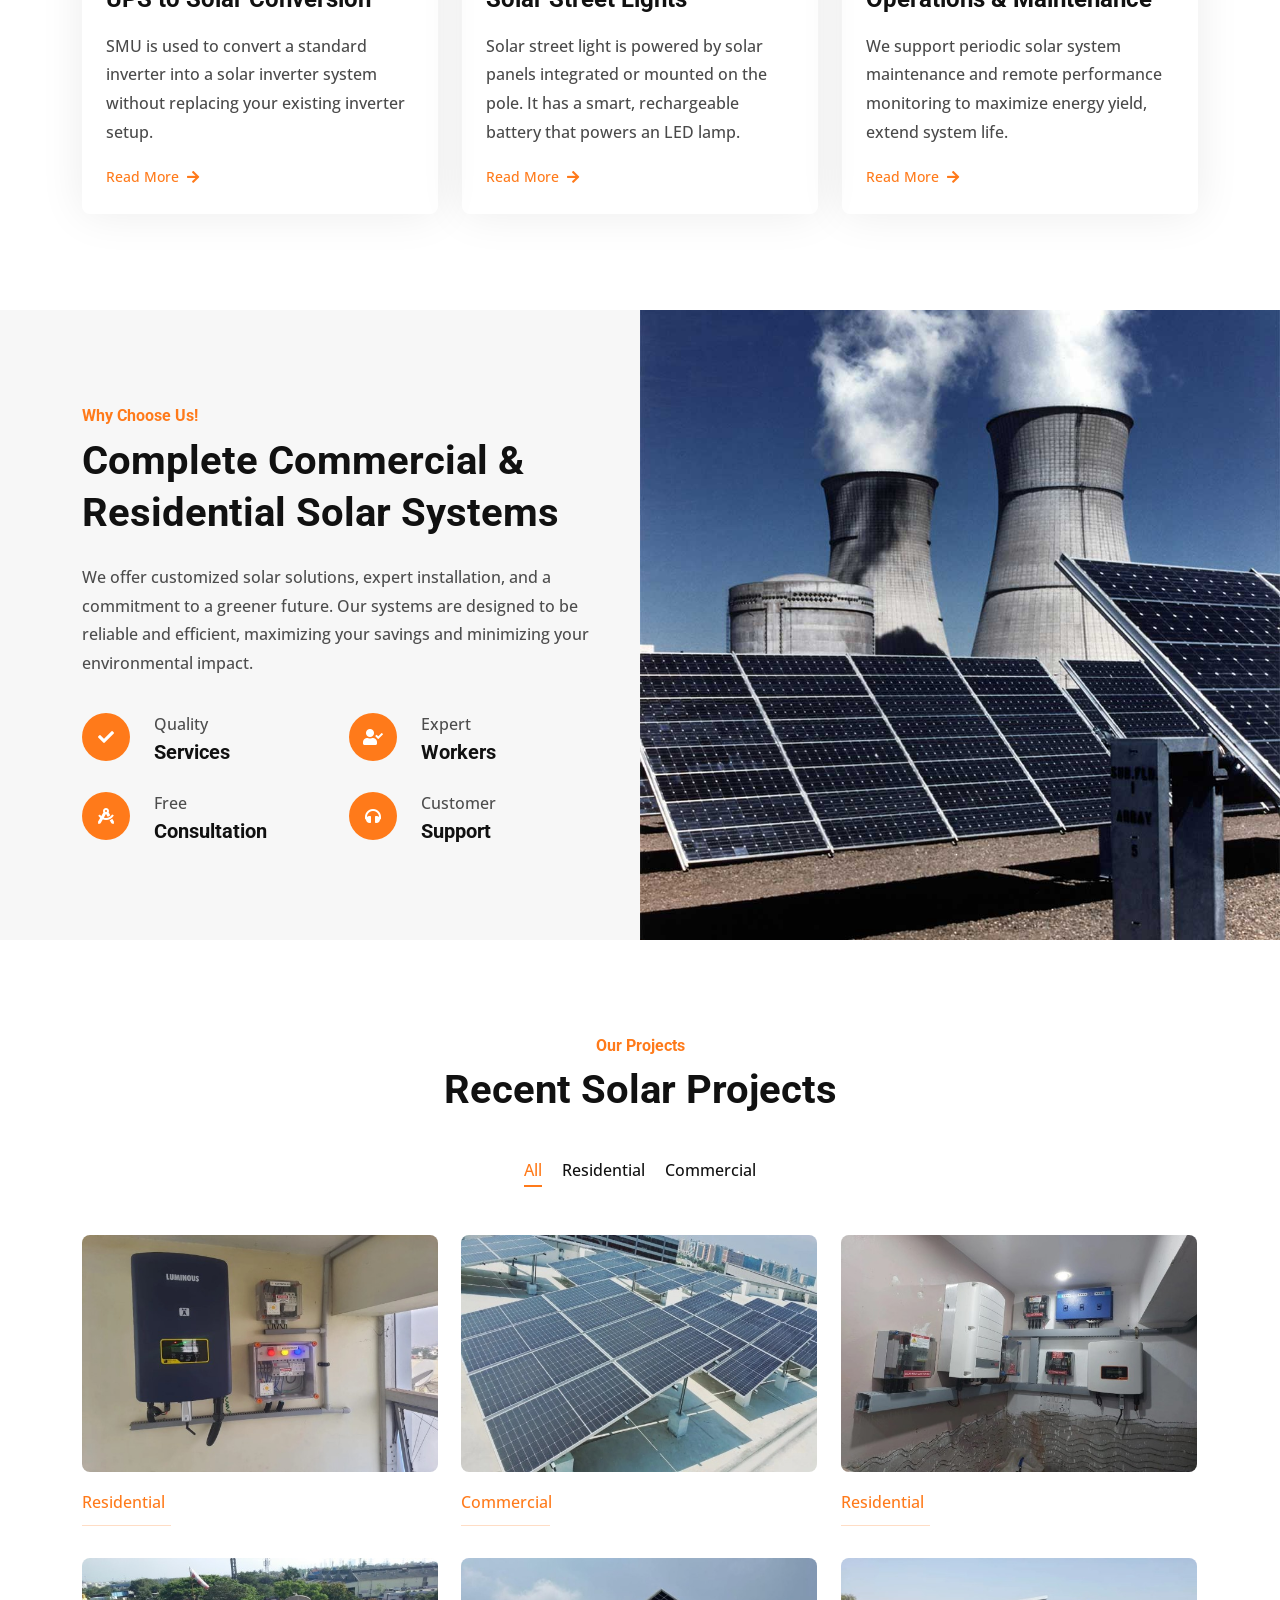
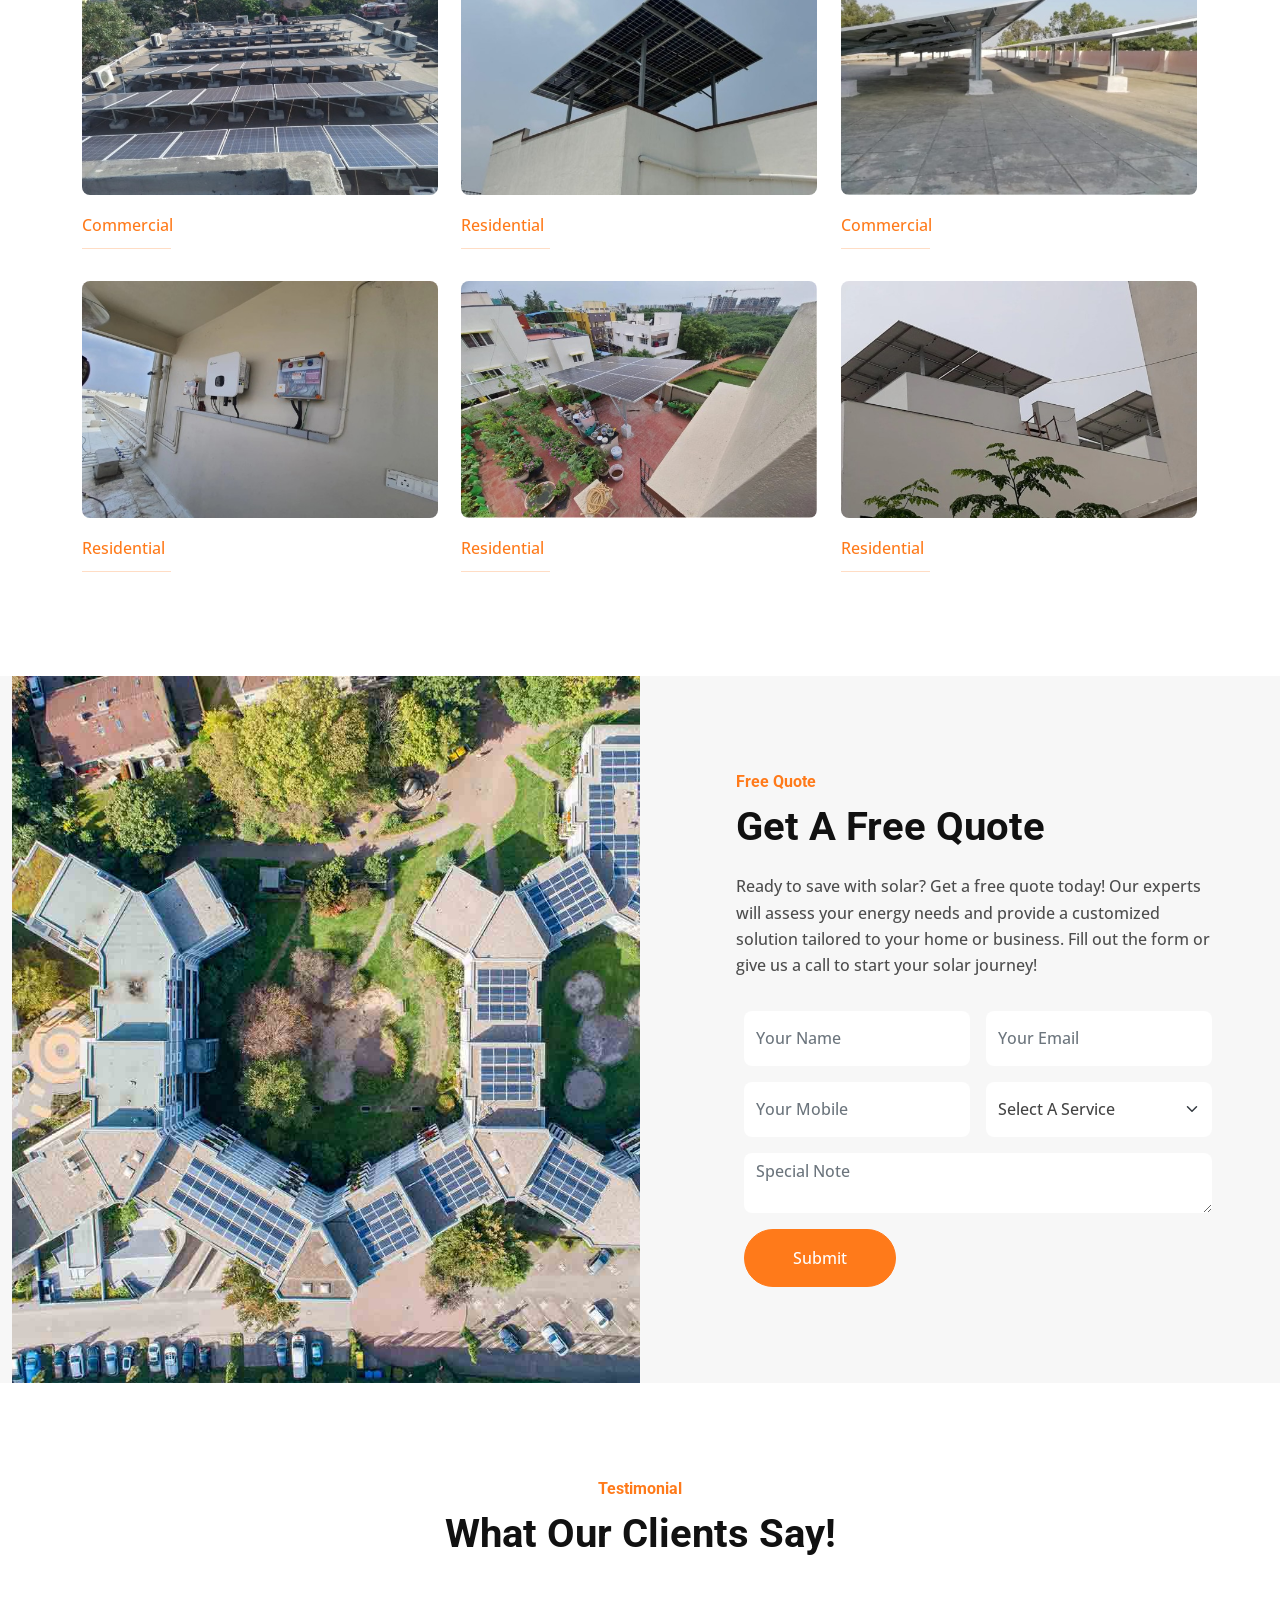
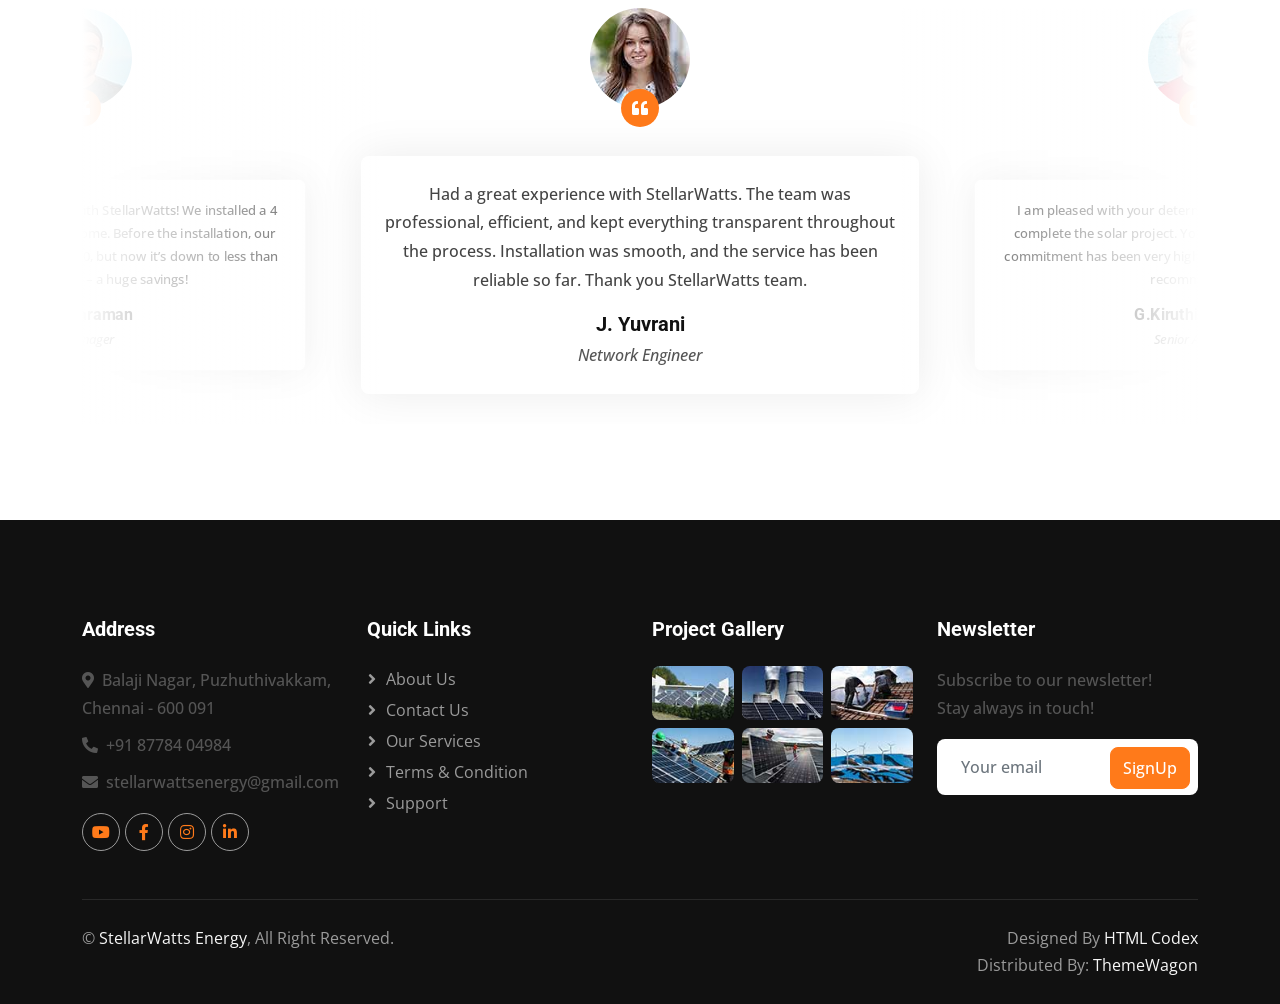
==== commit e354b7db: "Redesigned the website based on new logo design" ====
--- a/index.html
+++ b/index.html
@@ -56,13 +56,13 @@
             <div class="col-lg-5 px-5 text-end">
                 <div class="h-100 d-inline-flex align-items-center me-4">
                     <small class="fa fa-phone-alt text-primary me-2"></small>
-                    <small>+91 877 840 4984</small>
+                    <small>+91 87784 04984</small>
                 </div>
                 <div class="h-100 d-inline-flex align-items-center mx-n2">
-                    <a class="btn btn-square btn-link rounded-0 border-0 border-end border-secondary" href=""><i class="fab fa-facebook-f"></i></a>
-                    <a class="btn btn-square btn-link rounded-0 border-0 border-end border-secondary" href=""><i class="fab fa-twitter"></i></a>
+                    <a class="btn btn-square btn-link rounded-0 border-0 border-end border-secondary" href="https://www.facebook.com/StellarWattsEnergy"><i class="fab fa-facebook-f"></i></a>
+                    <a class="btn btn-square btn-link rounded-0 border-0 border-end border-secondary" href="https://www.youtube.com/@StellarWattsEnergy"><i class="fab fa-youtube"></i></a>
                     <a class="btn btn-square btn-link rounded-0 border-0 border-end border-secondary" href=""><i class="fab fa-linkedin-in"></i></a>
-                    <a class="btn btn-square btn-link rounded-0" href=""><i class="fab fa-instagram"></i></a>
+                    <a class="btn btn-square btn-link rounded-0" href="https://www.instagram.com/stellarwattsenergy"><i class="fab fa-instagram"></i></a>
                 </div>
             </div>
         </div>
@@ -71,7 +71,7 @@
     <!-- Navbar Start -->
     <nav class="navbar navbar-expand-lg bg-white navbar-light sticky-top p-0">
         <a href="index.html" class="navbar-brand d-flex align-items-center border-end px-4 px-lg-5">
-            <h2 class="m-0 text-primary">StellarWatts</h2>
+            <img src="img/logo.png" alt="StellarWatts Logo" class="main-logo">
         </a>
         <button type="button" class="navbar-toggler me-4" data-bs-toggle="collapse" data-bs-target="#navbarCollapse">
             <span class="navbar-toggler-icon"></span>
@@ -159,7 +159,7 @@
                         <h1 class="mb-0">+</h1>
                     </div>
                     <h5 class="mb-3">Happy Customers</h5>
-                    <span>Our customers smile brighter with savings on their energy bills!</span>
+                    <span>Helping customers reduce electricity bills with smart and sustainable solar solutions.</span>
                 </div>
                 <div class="col-md-6 col-lg-3 wow fadeIn" data-wow-delay="0.3s">
                     <div class="d-flex align-items-center mb-4">
@@ -181,7 +181,7 @@
                         <h1 class="mb-0">k+</h1>
                     </div>
                     <h5 class="mb-3">Trees Planted</h5>
-                    <span>We've planted over a thousand trees to offset carbon emissions and promoting a greener future.</span>
+                    <span>Helping build a cleaner and sustainable future through tree planting.</span>
                 </div>
                 <div class="col-md-6 col-lg-3 wow fadeIn" data-wow-delay="0.7s">
                     <div class="d-flex align-items-center mb-4">
@@ -192,7 +192,7 @@
                         <h1 class="mb-0">+</h1>
                     </div>
                     <h5 class="mb-3">Years Experience</h5>
-                    <span>Our team's extensive knowledge enables us to install solar for home and businesses efficiently.</span>
+                    <span>Providing reliable solar installations with years of expertise.</span>
                 </div>
             </div>
         </div>
@@ -244,7 +244,7 @@
                                 <i class="fa fa-solar-panel fa-3x"></i>
                             </div>
                             <h4 class="mb-3">On-Grid Solar System</h4>
-                            <p>On-grid solar systems require a grid connection to function. Any extra energy produced will be returned to the grid, earning credits through net metering.</p>
+                            <p>On-grid solar systems connect directly to the utility grid. Extra energy generated is sent back to the grid through net metering.</p>
                             <a class="small fw-medium" href="">Read More<i class="fa fa-arrow-right ms-2"></i></a>
                         </div>
                     </div>
@@ -284,8 +284,8 @@
                             <div class="service-icon">
                                 <i class="fa fa-solar-panel fa-3x"></i>
                             </div>
-                            <h4 class="mb-3">Convert existing UPS to Solar System</h4>
-                            <p>SMU is used to convert standard inverter to solar inverter, without replacing your entire inverter.</p>
+                            <h4 class="mb-3">UPS to Solar Conversion</h4>
+                            <p>SMU is used to convert a standard inverter into a solar inverter system without replacing your existing inverter setup.</p>
                             <a class="small fw-medium" href="">Read More<i class="fa fa-arrow-right ms-2"></i></a>
                         </div>
                     </div>
@@ -695,13 +695,13 @@
             <div class="row g-4">
                 <div class="col-lg-3 col-md-6">
                     <h5 class="text-white mb-4">Address</h5>
-                    <p class="mb-2"><i class="fa fa-map-marker-alt me-3"></i>Balaji Nagar, Puzhuthivakkam, Chennai - 600 091</p>
-                    <p class="mb-2"><i class="fa fa-phone-alt me-3"></i>+91 877 840 4984</p>
-                    <p class="mb-2"><i class="fa fa-envelope me-3"></i>stellarwattssolar@gmail.com</p>
+                    <p class="mb-2"><i class="fa fa-map-marker-alt me-2"></i>Balaji Nagar, Puzhuthivakkam, Chennai - 600 091</p>
+                    <p class="mb-2"><i class="fa fa-phone-alt me-2"></i>+91 87784 04984</p>
+                    <p class="mb-2"><i class="fa fa-envelope me-2"></i>stellarwattsenergy@gmail.com</p>
                     <div class="d-flex pt-2">
-                        <a class="btn btn-square btn-outline-light btn-social" href=""><i class="fab fa-twitter"></i></a>
-                        <a class="btn btn-square btn-outline-light btn-social" href=""><i class="fab fa-facebook-f"></i></a>
-                        <a class="btn btn-square btn-outline-light btn-social" href=""><i class="fab fa-youtube"></i></a>
+                        <a class="btn btn-square btn-outline-light btn-social" href="https://www.youtube.com/@StellarWattsEnergy"><i class="fab fa-youtube"></i></a>
+                        <a class="btn btn-square btn-outline-light btn-social" href="https://www.facebook.com/StellarWattsEnergy"><i class="fab fa-facebook-f"></i></a>
+                        <a class="btn btn-square btn-outline-light btn-social" href="https://www.instagram.com/stellarwattsenergy"><i class="fab fa-instagram"></i></a>
                         <a class="btn btn-square btn-outline-light btn-social" href=""><i class="fab fa-linkedin-in"></i></a>
                     </div>
                 </div>
@@ -750,7 +750,7 @@
             <div class="copyright">
                 <div class="row">
                     <div class="col-md-6 text-center text-md-start mb-3 mb-md-0">
-                        &copy; <a href="#">StellarWatts Solar Energy</a>, All Right Reserved.
+                        &copy; <a href="#">StellarWatts Energy</a>, All Right Reserved.
                     </div>
                     <div class="col-md-6 text-center text-md-end">
                         <!--/*** This template is free as long as you keep the footer author’s credit link/attribution link/backlink. If you'd like to use the template without the footer author’s credit link/attribution link/backlink, you can purchase the Credit Removal License from "https://htmlcodex.com/credit-removal". Thank you for your support. ***/-->
--- a/css/style.css
+++ b/css/style.css
@@ -1,8 +1,200 @@
 /********** Template CSS **********/
 :root {
-    --primary: #32C36C;
-    --light: #F6F7F8;
-    --dark: #1A2A36;
+    --primary: #FF7A1A;
+    --light: #F7F7F7;
+    --dark: #111111;
+    --primary-hover: #E56710;
+    --charcoal: #111111;
+    --border-soft: #E5E5E5;
+}
+
+
+/* ==============================
+   Global Typography Improvements
+   Improves readability across all pages
+============================== */
+
+body {
+    color: #444444;
+    font-weight: 400;
+    line-height: 1.7;
+    -webkit-font-smoothing: antialiased;
+    text-rendering: optimizeLegibility;
+}
+
+/* Paragraph and general content readability */
+p,
+span,
+li {
+    color: #555555;
+    font-weight: 500;
+    line-height: 1.8;
+}
+
+/* Keep headings strong and clear */
+h1,
+h2,
+h3,
+h4,
+h5,
+h6 {
+    color: #111111;
+    font-weight: 700;
+    line-height: 1.3;
+}
+
+/* Hero carousel text should remain white */
+.header-carousel h1,
+.header-carousel p,
+.owl-carousel-inner h1,
+.owl-carousel-inner p {
+    color: #FFFFFF !important;
+}
+
+/* Feature/statistics section readability */
+.container-xxl .col-lg-3 span,
+.feature-text p,
+.about-text p,
+.quote-text p {
+    color: #4D4D4D;
+    font-weight: 500;
+    line-height: 1.8;
+}
+
+/* Service card content */
+.service-item p {
+    color: #4A4A4A;
+    font-weight: 500;
+    line-height: 1.8;
+}
+
+/* Testimonials */
+.testimonial-text p {
+    color: #444444;
+    font-weight: 500;
+    line-height: 1.8;
+}
+
+/* Forms */
+.form-control,
+.form-select,
+textarea {
+    color: #444444;
+    font-weight: 500;
+}
+
+/* Better small text visibility */
+small {
+    font-weight: 500;
+    color: #666666;
+}
+
+/* Topbar normal text */
+.bg-dark small:not(.fa):not(.fas):not(.far) {
+    color: #BDBDBD;
+    font-weight: 500;
+}
+
+/* Topbar icons */
+.bg-dark small.fa,
+.bg-dark small.fas,
+.bg-dark small.far {
+    color: var(--primary) !important;
+    font-family: "Font Awesome 5 Free" !important;
+    opacity: 1 !important;
+    visibility: visible !important;
+}
+
+/* Solid icons */
+.bg-dark small.fa,
+.bg-dark small.fas {
+    font-weight: 900 !important;
+}
+
+/* Regular icons like clock */
+.bg-dark small.far {
+    font-weight: 400 !important;
+}
+
+/* StellarWatts brand overrides - logo based orange/black theme */
+
+::selection {
+    background: var(--primary);
+    color: #FFFFFF;
+}
+.text-primary {
+    color: var(--primary) !important;
+}
+
+.bg-primary {
+    background-color: var(--primary) !important;
+}
+
+.bg-dark {
+    background-color: var(--charcoal) !important;
+}
+
+.bg-light {
+    background-color: var(--light) !important;
+}
+
+a {
+    color: var(--primary);
+}
+
+a:hover {
+    color: var(--primary-hover);
+}
+
+.border-primary {
+    border-color: var(--primary) !important;
+}
+
+.btn-primary {
+    background-color: var(--primary) !important;
+    border-color: var(--primary) !important;
+}
+
+.btn-primary:hover,
+.btn-primary:focus,
+.btn-primary:active {
+    background-color: var(--primary-hover) !important;
+    border-color: var(--primary-hover) !important;
+}
+
+.btn-primary:focus,
+.btn-outline-primary:focus {
+    box-shadow: 0 0 0 .25rem rgba(255, 122, 26, .25) !important;
+}
+
+.btn-outline-primary {
+    color: var(--primary) !important;
+    border-color: var(--primary) !important;
+}
+
+.btn-outline-primary:hover {
+    color: #FFFFFF !important;
+    background-color: var(--primary) !important;
+    border-color: var(--primary) !important;
+}
+
+.spinner-border.text-primary {
+    color: var(--primary) !important;
+}
+
+.form-control:focus,
+.form-select:focus {
+    border-color: var(--primary) !important;
+    box-shadow: 0 0 0 .25rem rgba(255, 122, 26, .18) !important;
+}
+
+.navbar .navbar-brand h2 {
+    color: var(--dark) !important;
+    letter-spacing: .5px;
+}
+
+.navbar .navbar-brand h2::first-letter {
+    color: var(--primary);
 }
 
 .fw-medium {
@@ -158,7 +350,7 @@
     left: 0;
     display: flex;
     align-items: center;
-    background: rgba(0, 0, 0, .1);
+    background: linear-gradient(90deg, rgba(5, 5, 5, .72) 0%, rgba(5, 5, 5, .36) 45%, rgba(5, 5, 5, .08) 100%);
 }
 
 @media (max-width: 768px) {
@@ -328,7 +520,7 @@
     width: 0;
     height: 100%;
     top: 0;
-    background: var(--dark);
+    background: rgba(5, 5, 5, .78);
     transition: .5s;
 }
 
@@ -579,4 +771,157 @@
 
 .footer .copyright a:hover {
     color: var(--primary);
-}+}
+
+/* Restore footer quick links original color */
+.footer .btn.btn-link {
+    color: #9B9B9B !important;
+}
+
+.footer .btn.btn-link:hover {
+    color: var(--primary) !important;
+}
+
+/* ==============================
+   About & Free Quote Alignment Fix
+   Keeps split image/text sections aligned without changing HTML
+============================== */
+#about .row,
+#quote .row {
+    align-items: stretch;
+}
+
+#about .about-text,
+#quote .quote-text {
+    display: flex;
+    align-items: center;
+}
+
+#about .about-text > div,
+#quote .quote-text > div {
+    width: 100%;
+}
+
+#about .position-relative.h-100,
+#quote .position-relative.h-100 {
+    min-height: 100%;
+}
+
+#about img,
+#quote img {
+    object-fit: cover;
+}
+
+#about .about-text p,
+#quote .quote-text p {
+    line-height: 1.65;
+    margin-bottom: 1rem;
+}
+
+#about .about-text h1,
+#quote .quote-text h1 {
+    margin-bottom: 1.25rem !important;
+}
+
+@media (min-width: 992px) {
+    #about .col-lg-6.ps-lg-0,
+    #quote .col-lg-6.ps-lg-0 {
+        min-height: 520px !important;
+    }
+
+    #about .about-text,
+    #quote .quote-text {
+        min-height: 520px;
+        padding-top: 3rem !important;
+        padding-bottom: 3rem !important;
+    }
+}
+
+@media (max-width: 991.98px) {
+    #about .col-lg-6.ps-lg-0,
+    #quote .col-lg-6.ps-lg-0 {
+        min-height: 320px !important;
+    }
+
+    #about .about-text,
+    #quote .quote-text {
+        display: block;
+        padding-left: 1rem !important;
+        padding-right: 1rem !important;
+    }
+}
+
+/* Fix About & Free Quote alignment */
+@media (min-width: 992px) {
+    .container.about,
+    .container.quote {
+        max-width: 1320px !important;
+        margin-left: auto !important;
+        margin-right: auto !important;
+        padding-left: 12px !important;
+        padding-right: 12px !important;
+    }
+
+    .about .row,
+    .quote .row {
+        margin-left: 0 !important;
+        margin-right: 0 !important;
+    }
+
+    .about-text,
+    .quote-text {
+        padding-left: 48px !important;
+        padding-right: 48px !important;
+    }
+}
+
+@media (max-width: 991.98px) {
+    .about-text,
+    .quote-text {
+        padding: 30px 20px !important;
+    }
+}
+
+/* Header social media icons orange */
+.container-fluid.bg-dark .btn.btn-sm-square i,
+.container-fluid.bg-dark .btn.btn-link i,
+.container-fluid.bg-dark .fab {
+    color: var(--primary) !important;
+}
+
+/* Header social icon hover */
+.container-fluid.bg-dark .btn.btn-sm-square:hover i,
+.container-fluid.bg-dark .btn.btn-link:hover i {
+    color: #FFFFFF !important;
+}
+
+.navbar-brand img {
+    height: 60px;
+    width: auto;
+}
+
+@media (max-width: 768px) {
+    .navbar-brand img {
+        height: 48px;
+    }
+}
+
+/* Website Logo */
+.main-logo {
+    height: 60px;
+    width: auto;
+    object-fit: contain;
+}
+
+/* Mobile logo */
+@media (max-width: 768px) {
+    .main-logo {
+        height: 55px;
+    }
+}
+
+/* Navbar height */
+/*.navbar .navbar-brand,
+.navbar a.btn {
+    height: 60px;
+}*/
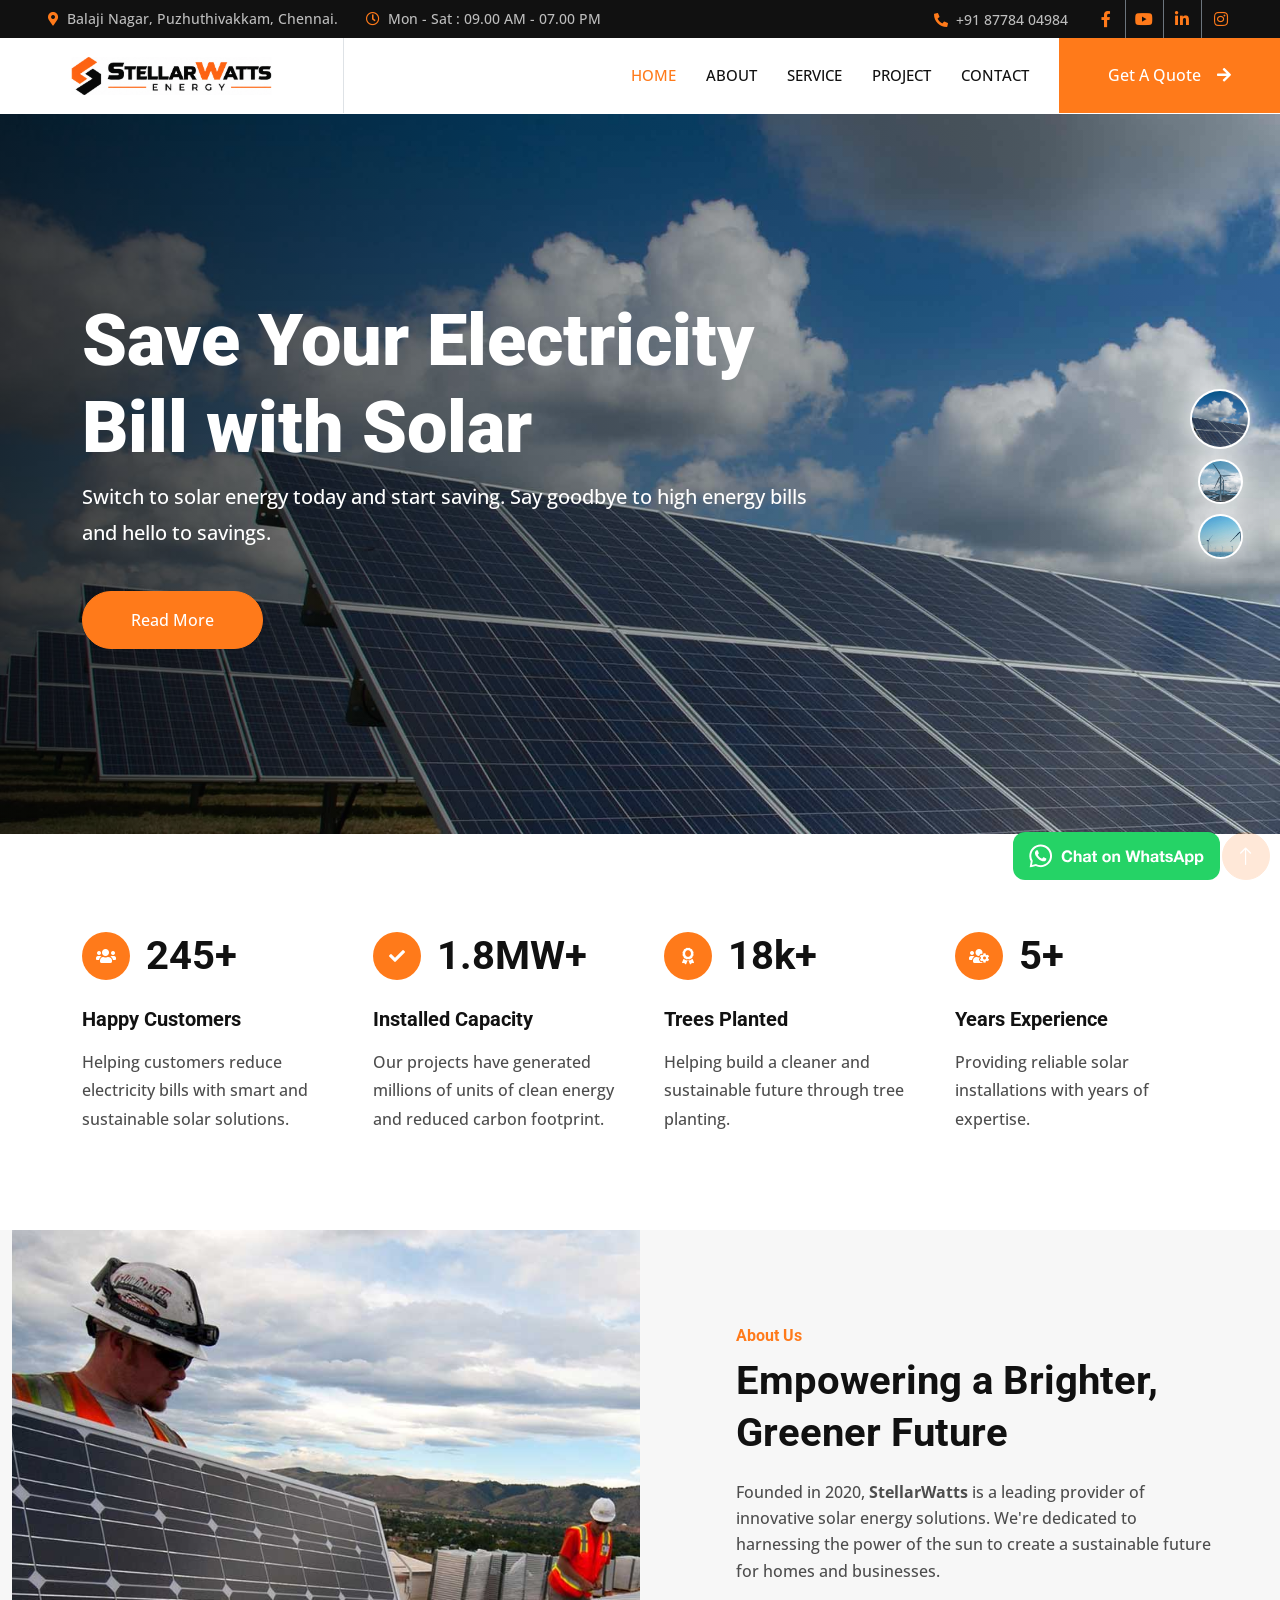
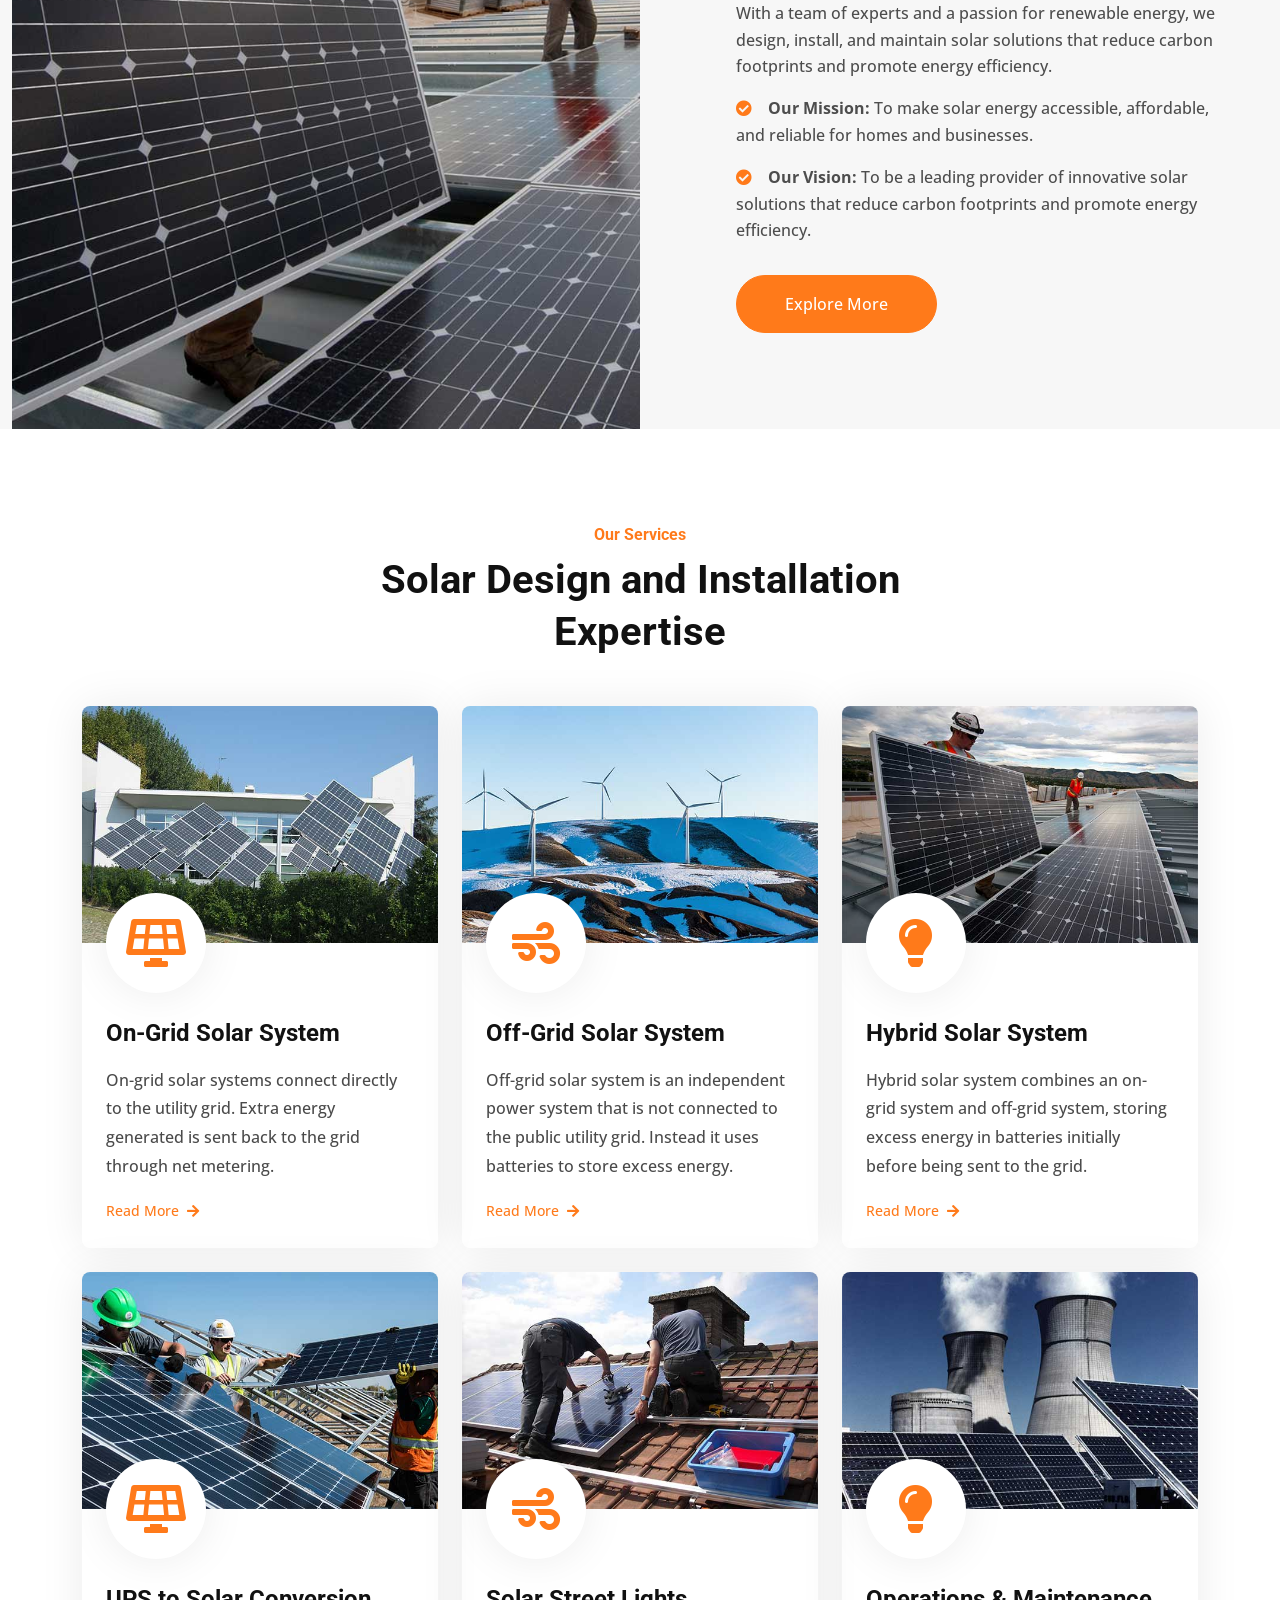
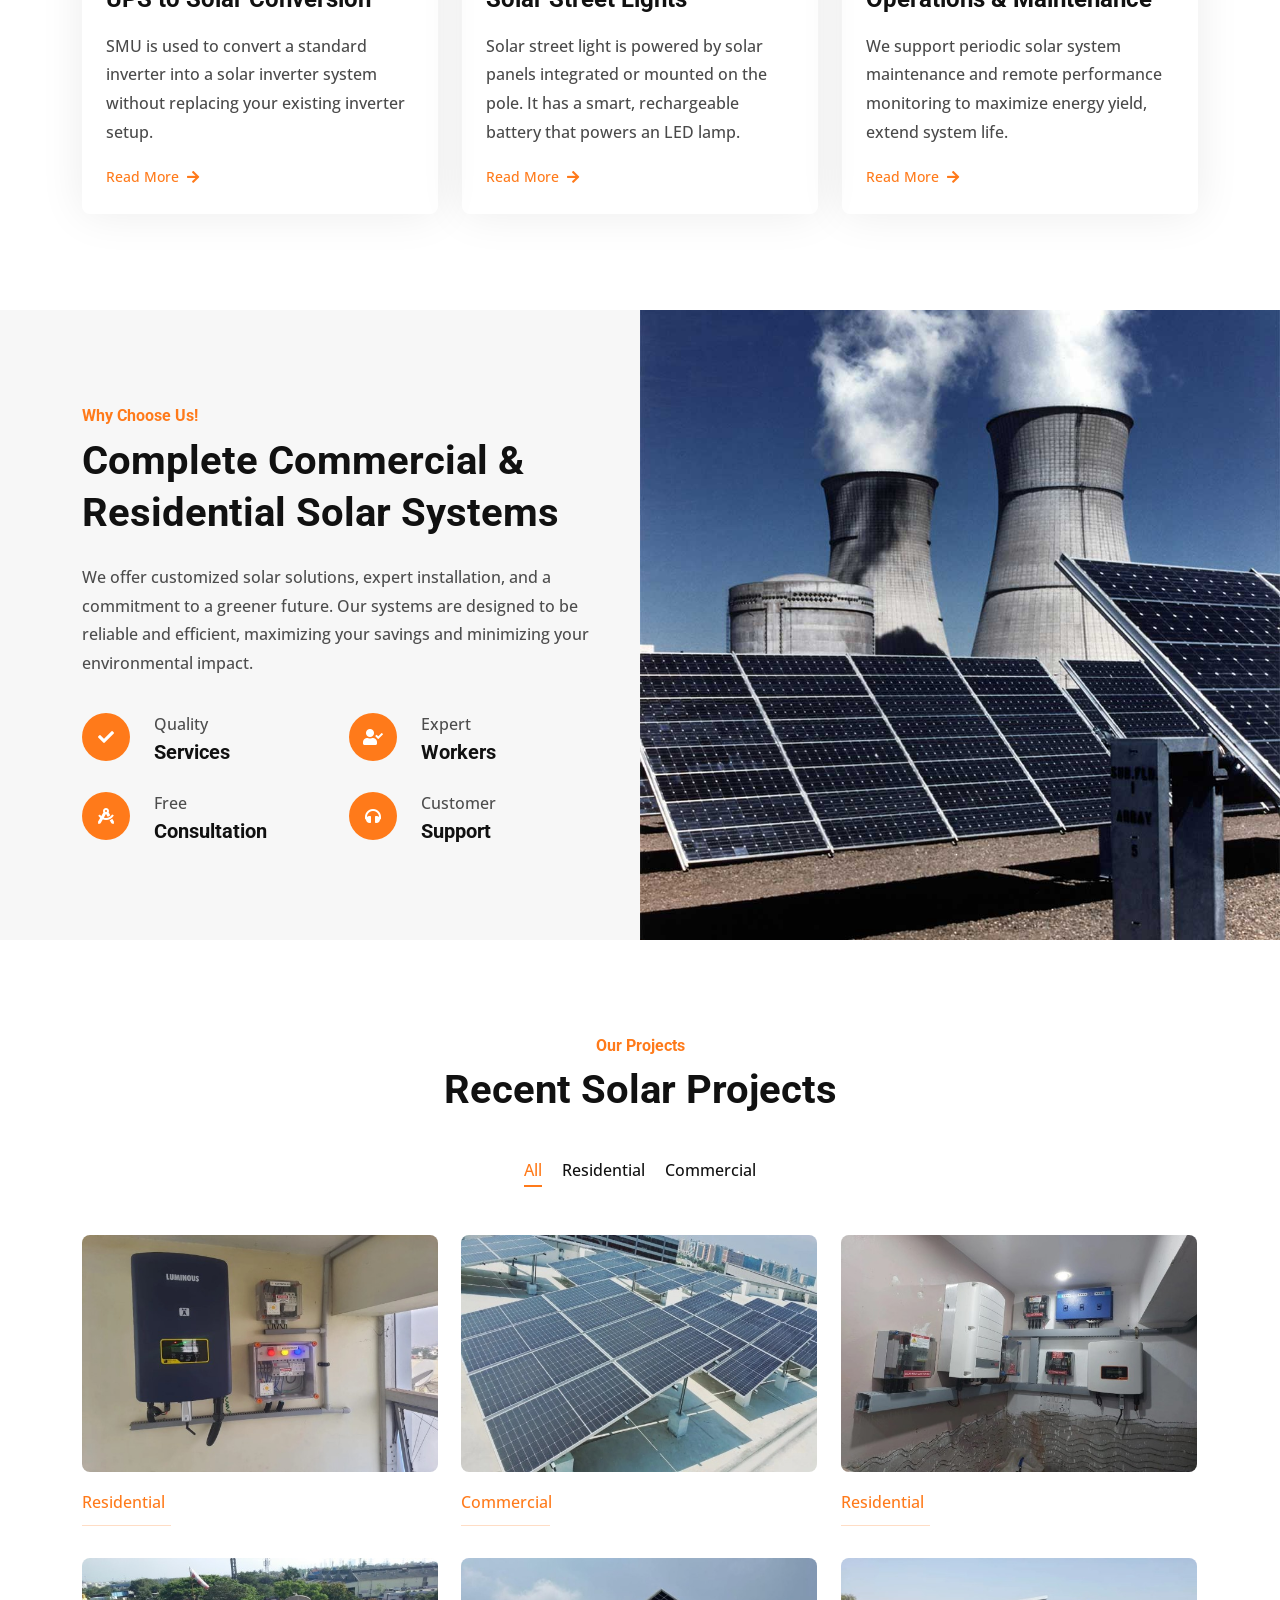
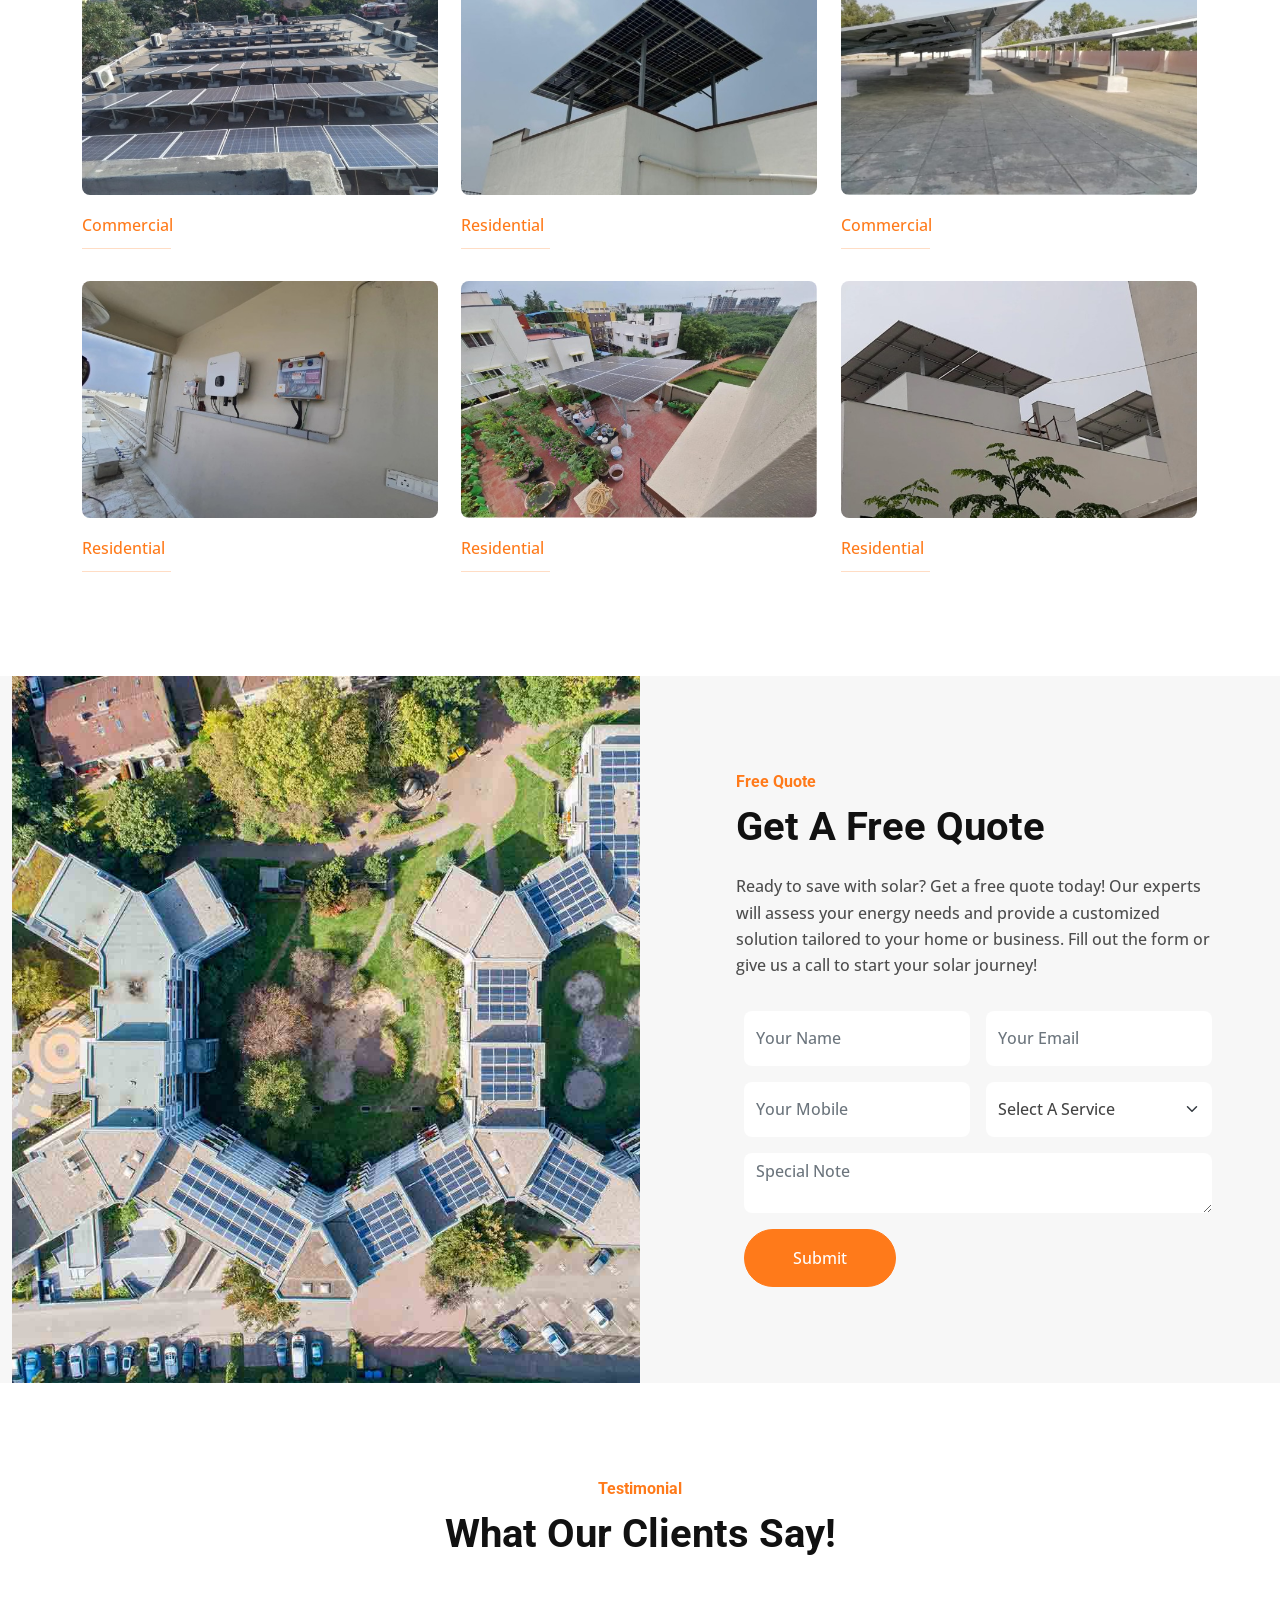
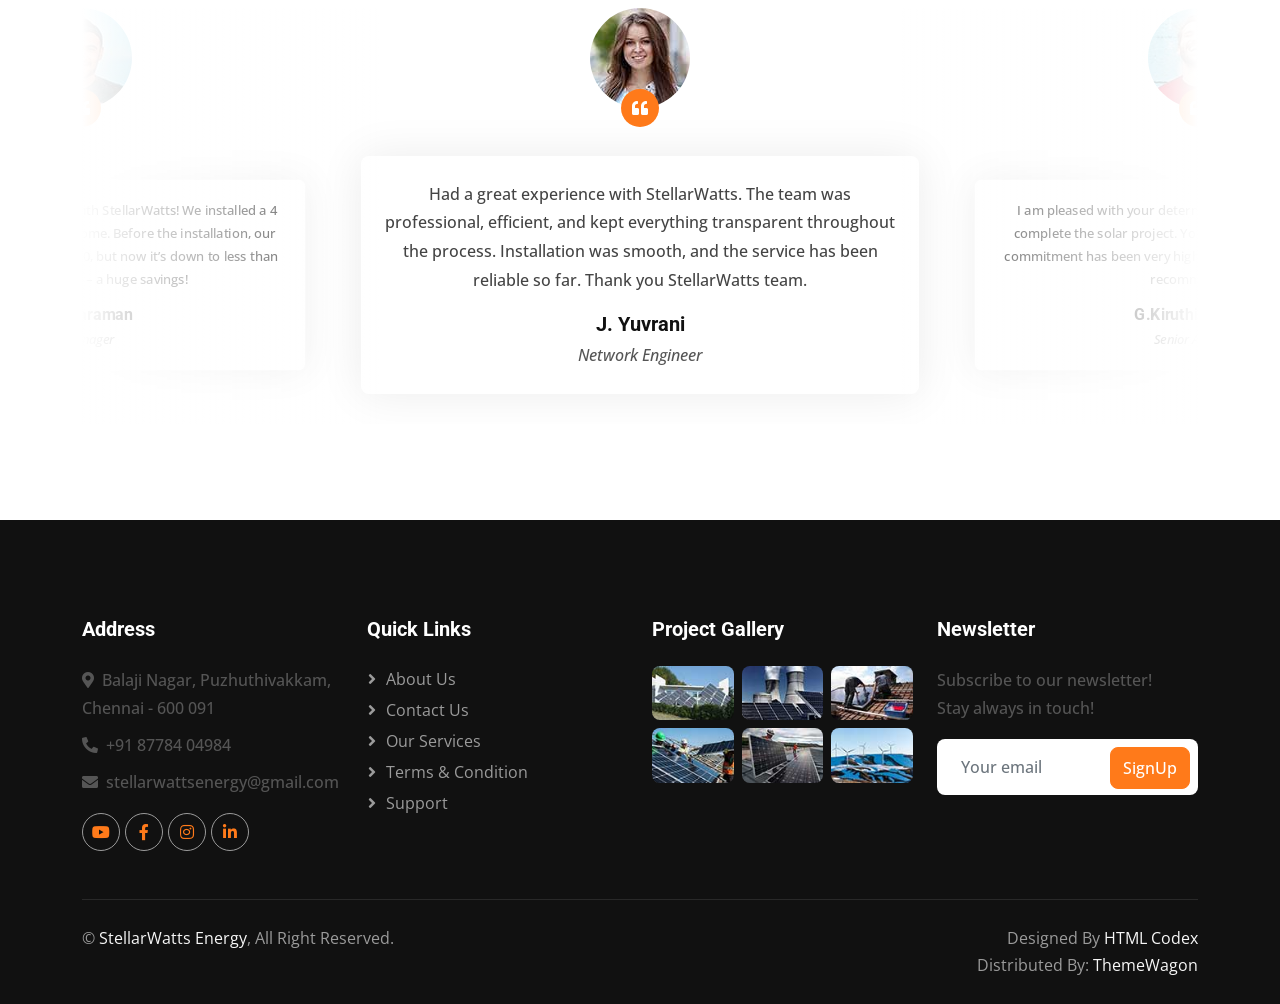
==== commit edc92aab: "Added Favicon images in index file" ====
--- a/index.html
+++ b/index.html
@@ -9,12 +9,17 @@
     <meta content="" name="description">
 
     <!-- Favicon -->
-    <link href="img/favicon.ico" rel="icon">
+    <!--<link href="img/favicon.ico" rel="icon">-->
+    <link rel="icon" type="image/png" sizes="32x32" href="img/favicon-32x32.png">
+    <link rel="icon" type="image/png" sizes="64x64" href="img/favicon-64x64.png">
+    <link rel="icon" type="image/png" sizes="128x128" href="img/favicon-128x128.png">
+    <link rel="icon" type="image/png" sizes="256x256" href="img/favicon-256x256.png">
+    <link rel="icon" type="image/png" sizes="512x512" href="img/favicon-512x512.png">
 
     <!-- Google Web Fonts -->
     <link rel="preconnect" href="https://fonts.googleapis.com">
     <link rel="preconnect" href="https://fonts.gstatic.com" crossorigin>
-    <link href="https://fonts.googleapis.com/css2?family=Open+Sans:wght@400;500&family=Roboto:wght@500;700;900&display=swap" rel="stylesheet"> 
+    <link href="https://fonts.googleapis.com/css2?family=Open+Sans:wght@400;500&family=Roboto:wght@500;700;900&display=swap" rel="stylesheet">
 
     <!-- Icon Font Stylesheet -->
     <link href="https://cdnjs.cloudflare.com/ajax/libs/font-awesome/5.10.0/css/all.min.css" rel="stylesheet">
